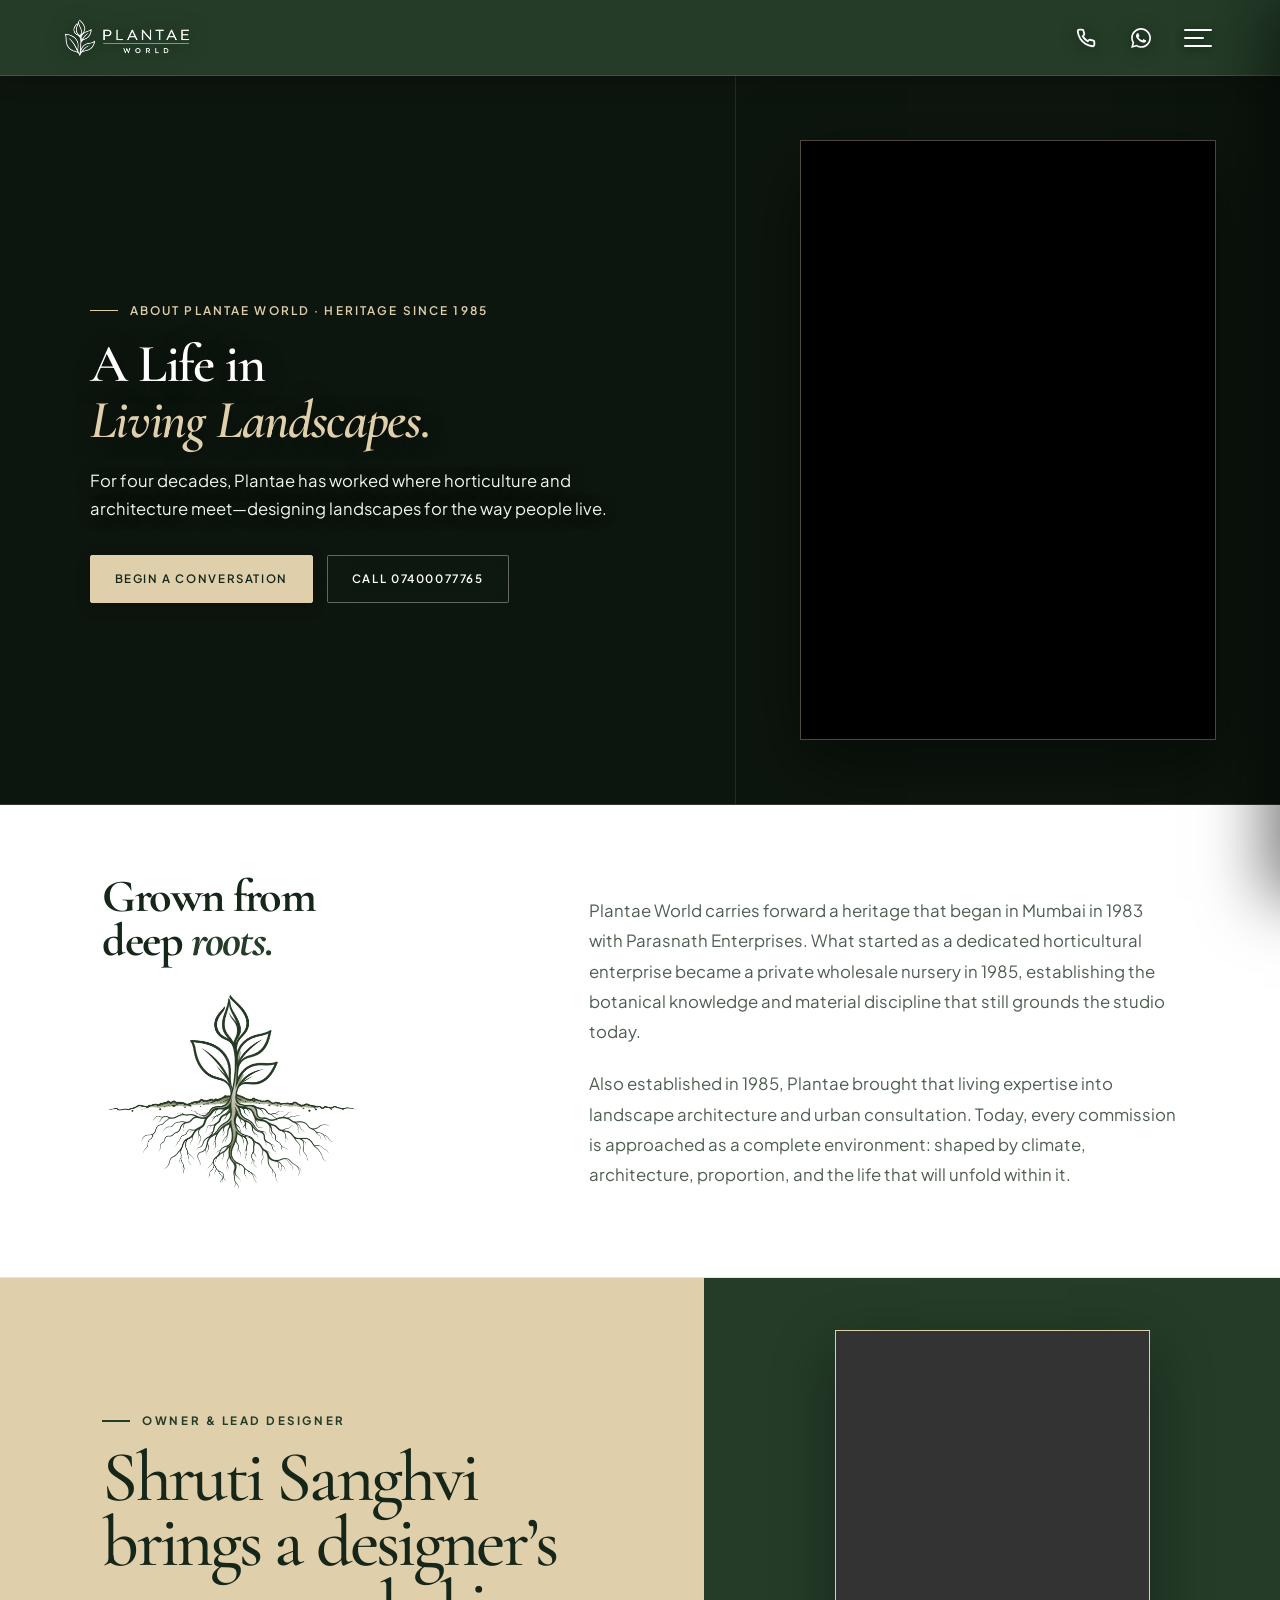
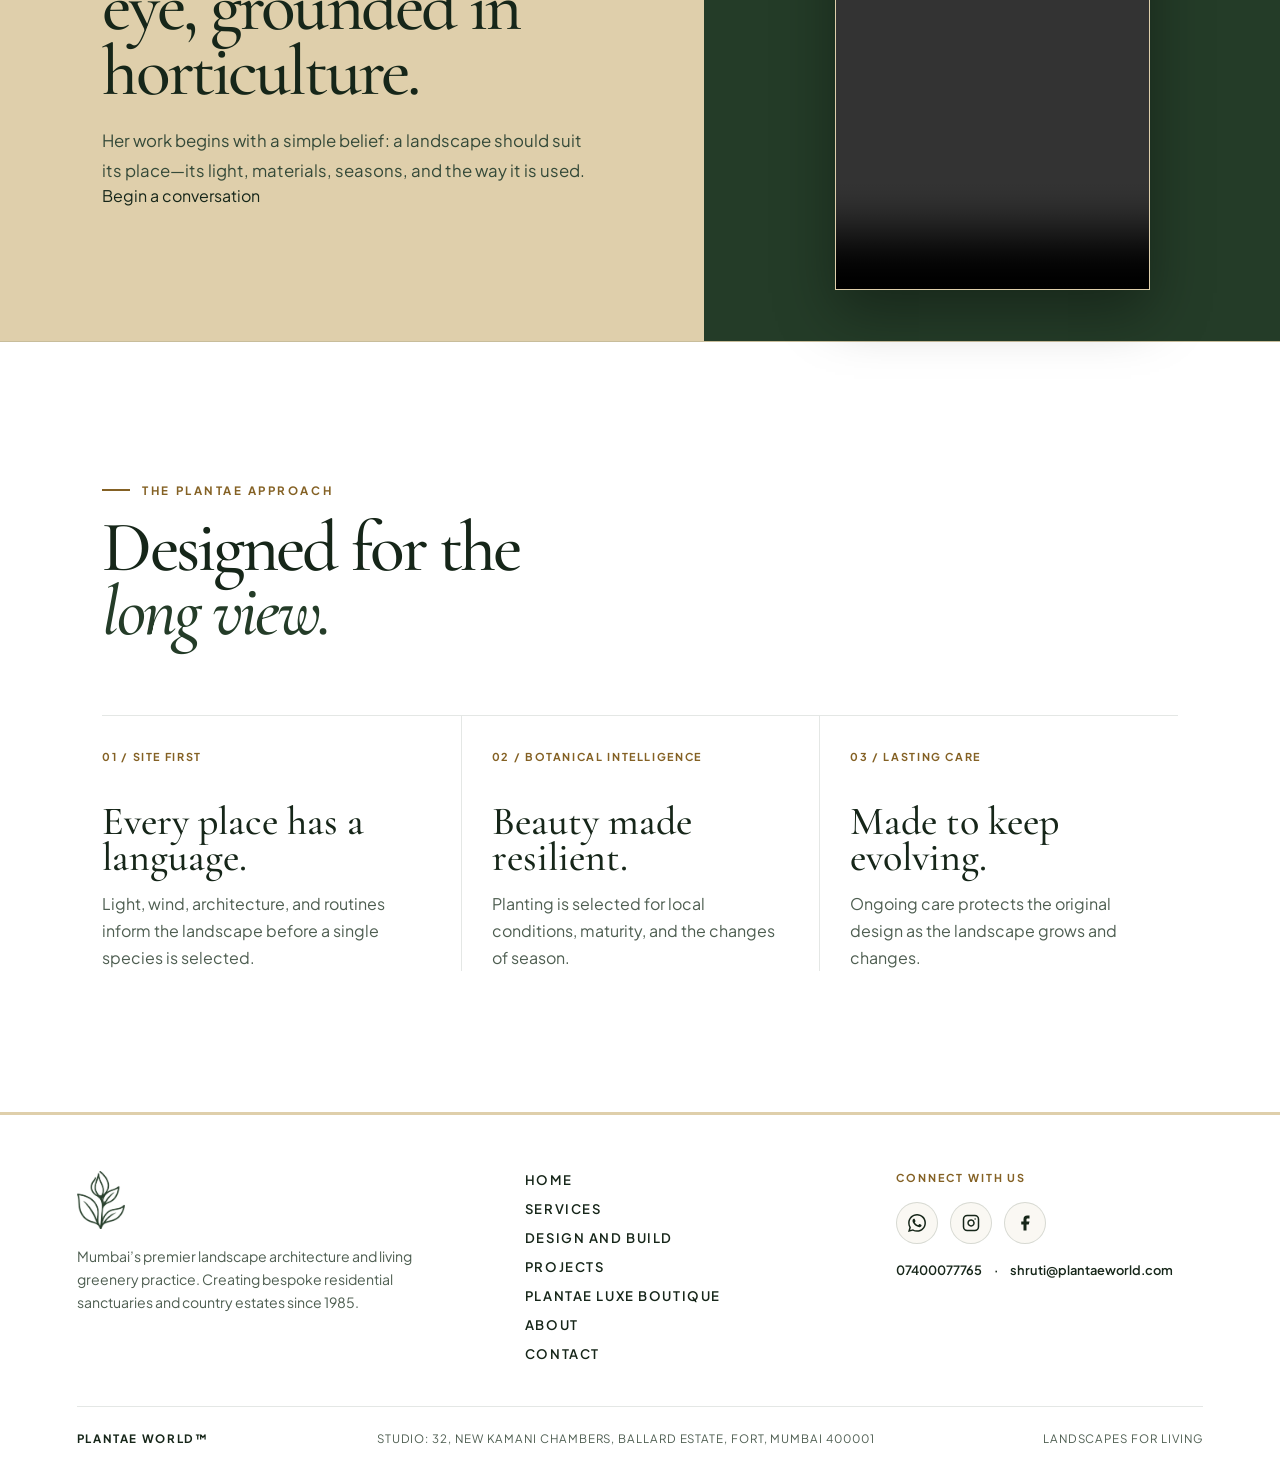
==== about.html @ f55cfd54 "feat: complete Plantae World website redesign with mobile QA and Vercel configuration" ====
<!doctype html>
<html lang="en">
<head>
  <meta charset="utf-8" />
  <meta name="viewport" content="width=device-width, initial-scale=1" /><meta name="robots" content="noindex, nofollow, noarchive, nosnippet" />
  <meta name="theme-color" content="#0b0f0c" />
  <title>About Plantae World — Landscape Design Heritage Since 1985</title>
  <meta name="description" content="Meet Plantae World, a Mumbai botanical design practice bringing horticulture, architecture, and long-term care together since 1985." />
  <link rel="preconnect" href="https://fonts.googleapis.com" />
  <link rel="preconnect" href="https://fonts.googleapis.com" />
  <link rel="preconnect" href="https://fonts.gstatic.com" crossorigin />
  <link href="https://fonts.googleapis.com/css2?family=Cormorant+Garamond:ital,wght@0,400;0,500;0,600;0,700;1,400;1,500&family=Plus+Jakarta+Sans:wght@400;500;600;700&display=swap" rel="stylesheet" />
  <link rel="stylesheet" href="site-pages.css" />
  <link rel="stylesheet" href="about.css?v=4.0" />
  <link rel="stylesheet" href="nav-drawer.css?v=5.0" />

  <link rel="canonical" href="https://plantaeworld.com/about.html" />
  <meta property="og:type" content="website" />
  <meta property="og:locale" content="en_IN" />
  <meta property="og:site_name" content="Plantae World" />
  <meta property="og:title" content="About Plantae World — Landscape Design Heritage Since 1985" />
  <meta property="og:description" content="Meet Plantae World, a Mumbai botanical design practice bringing horticulture, architecture, and long-term care together since 1985." />
  <meta property="og:url" content="https://plantaeworld.com/about.html" />
  <meta property="og:image" content="https://plantaeworld.com/assets/images/plantae%20garden%201.jpeg" />
  <meta name="twitter:card" content="summary_large_image" />
  <meta name="twitter:title" content="About Plantae World — Landscape Design Heritage Since 1985" />
  <meta name="twitter:description" content="Meet Plantae World, a Mumbai botanical design practice bringing horticulture, architecture, and long-term care together since 1985." />
  <meta name="twitter:image" content="https://plantaeworld.com/assets/images/plantae%20garden%201.jpeg" />
  <script>
    // Bulletproof Navigation Drawer & Header Controller
    function openNavDrawer() {
      var d = document.getElementById('navDrawer');
      var b = document.getElementById('navDrawerBackdrop');
      var btn = document.getElementById('openNavDrawer');
      if (d) {
        d.classList.add('is-open');
        d.setAttribute('aria-hidden', 'false');
      }
      if (b) {
        b.classList.add('is-open');
        b.setAttribute('aria-hidden', 'false');
      }
      if (btn) btn.setAttribute('aria-expanded', 'true');
      document.body.style.overflow = 'hidden';
    }
    window.openNavDrawer = openNavDrawer;

    function closeNavDrawer() {
      var d = document.getElementById('navDrawer');
      var b = document.getElementById('navDrawerBackdrop');
      var btn = document.getElementById('openNavDrawer');
      if (d) {
        d.classList.remove('is-open');
        d.setAttribute('aria-hidden', 'true');
      }
      if (b) {
        b.classList.remove('is-open');
        b.setAttribute('aria-hidden', 'true');
      }
      if (btn) btn.setAttribute('aria-expanded', 'false');
      document.body.style.overflow = '';
    }
    window.closeNavDrawer = closeNavDrawer;

    (function() {
      function updateHeaderScroll() {
        var h = document.getElementById('siteHeader') || document.querySelector('.site-header');
        if (!h) return;
        var y = window.scrollY || window.pageYOffset || (document.documentElement && document.documentElement.scrollTop) || (document.body && document.body.scrollTop) || 0;
        if (y > 20) {
          h.classList.add('is-scrolled');
        } else {
          h.classList.remove('is-scrolled');
        }
      }
      window.addEventListener('scroll', updateHeaderScroll, { passive: true, capture: true });
      document.addEventListener('scroll', updateHeaderScroll, { passive: true, capture: true });
      window.addEventListener('wheel', function() { requestAnimationFrame(updateHeaderScroll); }, { passive: true });
      window.addEventListener('touchmove', function() { requestAnimationFrame(updateHeaderScroll); }, { passive: true });
      document.addEventListener('DOMContentLoaded', updateHeaderScroll);
      window.addEventListener('load', updateHeaderScroll);
      window.updateSiteHeaderScroll = updateHeaderScroll;
    })();

    // Early click delegation for menu buttons
    document.addEventListener('click', function(e) {
      if (e.target.closest('#openNavDrawer, .header-menu-btn')) {
        e.preventDefault();
        openNavDrawer();
      } else if (e.target.closest('#closeNavDrawer, .nav-drawer-close, #navDrawerBackdrop')) {
        e.preventDefault();
        closeNavDrawer();
      }
    }, true);
  </script>
</head>
<body class="about-page">
  <!-- Site Header -->
  <header class="site-header" id="siteHeader">
    <a class="brand" href="index.html" aria-label="Plantae World home">
      <img class="brand-logo" src="assets/brand/logo-plantae-world-white.png" alt="Plantae World" />
    </a>

    <div class="header-actions">
      <a class="header-action-btn header-call-btn" href="tel:07400077765" aria-label="Call Plantae World 07400077765">
        <svg viewBox="0 0 24 24" fill="none" stroke="currentColor" stroke-width="2.2" stroke-linecap="round" stroke-linejoin="round" aria-hidden="true"><path d="M22 16.92v3a2 2 0 0 1-2.18 2 19.79 19.79 0 0 1-8.63-3.07 19.5 19.5 0 0 1-6-6 19.79 19.79 0 0 1-3.07-8.67A2 2 0 0 1 4.11 2h3a2 2 0 0 1 2 1.72 12.84 12.84 0 0 0 .7 2.81 2 2 0 0 1-.45 2.11L8.09 9.91a16 16 0 0 0 6 6l1.27-1.27a2 2 0 0 1 2.11-.45 12.84 12.84 0 0 0 2.81.7A2 2 0 0 1 22 16.92z"/></svg>
      </a>
      <a class="header-action-btn header-wa-btn" href="https://wa.me/917400077765?text=Hi%20Plantae%20World%2C%20I%20would%20like%20to%20enquire%20about%20a%20landscaping%20project" target="_blank" rel="noopener noreferrer" aria-label="Chat on WhatsApp">
        <svg viewBox="0 0 24 24" fill="currentColor" aria-hidden="true"><path d="M.057 24l1.687-6.163c-1.041-1.804-1.588-3.849-1.587-5.946.003-6.556 5.338-11.891 11.893-11.891 3.181.001 6.167 1.24 8.413 3.488 2.245 2.248 3.481 5.236 3.48 8.414-.003 6.557-5.338 11.892-11.893 11.892-1.99-.001-3.951-.5-5.688-1.448l-6.305 1.654zm6.597-3.807c1.676.995 3.276 1.591 5.392 1.592 5.448 0 9.886-4.434 9.889-9.885.002-5.462-4.415-9.89-9.881-9.892-5.452 0-9.887 4.434-9.889 9.884-.001 2.225.651 3.891 1.746 5.634l-.999 3.648 3.742-.981zm11.387-5.464c-.074-.124-.272-.198-.57-.347-.297-.149-1.758-.868-2.031-.967-.272-.099-.47-.149-.669.149-.198.297-.768.967-.941 1.165-.173.198-.347.223-.644.074-.297-.149-1.255-.462-2.39-1.475-.883-.788-1.48-1.761-1.653-2.059-.173-.297-.018-.458.13-.606.134-.133.297-.347.446-.521.151-.172.2-.296.3-.495.099-.198.05-.372-.025-.521-.075-.148-.669-1.611-.916-2.206-.242-.579-.487-.501-.669-.51l-.57-.01c-.198 0-.52.074-.792.372s-1.04 1.016-1.04 2.479 1.065 2.876 1.213 3.074c.149.198 2.095 3.2 5.076 4.487.709.306 1.263.489 1.694.626.712.226 1.36.194 1.872.118.571-.085 1.758-.719 2.006-1.413.248-.695.248-1.29.173-1.414z"/></svg>
      </a>
      <button class="header-menu-btn" id="openNavDrawer" type="button" aria-expanded="false" aria-controls="navDrawer" aria-label="Open Navigation Menu" onclick="openNavDrawer()">
        <span class="menu-icon-lines" aria-hidden="true">
          <span class="line line-1"></span>
          <span class="line line-2"></span>
          <span class="line line-3"></span>
        </span>
      </button>
    </div>
  </header>

  <!-- Navigation Drawer Backdrop -->
  <div class="nav-drawer-backdrop" id="navDrawerBackdrop" aria-hidden="true" onclick="closeNavDrawer()"></div>

  <!-- Off-Canvas Luxury Slide-in Drawer -->
  <aside class="nav-drawer" id="navDrawer" aria-label="Site Navigation" aria-hidden="true">
    <div class="nav-drawer-header">
      <a class="nav-drawer-brand" href="index.html" aria-label="Plantae World">
        <img src="assets/brand/logo-plantae-world-white.png" alt="Plantae World" />
      </a>
      <button class="nav-drawer-close" id="closeNavDrawer" type="button" aria-label="Close navigation menu" onclick="closeNavDrawer()">
        <svg width="20" height="20" viewBox="0 0 24 24" fill="none" stroke="currentColor" stroke-width="2.2"><path d="M18 6L6 18M6 6l12 12"/></svg>
      </button>
    </div>

    <div class="nav-drawer-body">
      <nav class="drawer-nav-list" aria-label="Drawer Navigation">
        <a class="drawer-nav-link" href="index.html">
          <span class="drawer-link-text">Home</span>
        </a>
        <a class="drawer-nav-link" href="services.html">
          <span class="drawer-link-text">Services</span>
        </a>
        <a class="drawer-nav-link" href="design-and-build.html">
          <span class="drawer-link-text">Design and Build</span>
        </a>
        <a class="drawer-nav-link" href="selected-works.html">
          <span class="drawer-link-text">Projects</span>
        </a>
        <a class="drawer-nav-link" href="plantae-luxe.html">
          <span class="drawer-link-text">Plantae Luxe Boutique</span>
        </a>
        <a class="drawer-nav-link is-active" href="about.html">
          <span class="drawer-link-text">About</span>
        </a>
        <a class="drawer-nav-link" href="contact.html">
          <span class="drawer-link-text">Contact</span>
        </a>
      </nav>
    </div>

    <div class="nav-drawer-footer">
      <div class="drawer-contact-block">
        <p class="drawer-block-title">Studio & Consultation</p>
        <address class="drawer-address">
          32, New Kamani Chambers, Adi Marzaban Path,<br>
          Ballard Estate, Fort, Mumbai 400001
        </address>

        <div class="drawer-contact-links">
          <div class="drawer-phone-wa-row">
            <a class="drawer-contact-link" href="tel:07400077765" aria-label="Call 07400077765">
              <svg viewBox="0 0 24 24" fill="none" stroke="currentColor" stroke-width="2.2" stroke-linecap="round" stroke-linejoin="round" aria-hidden="true"><path d="M22 16.92v3a2 2 0 0 1-2.18 2 19.79 19.79 0 0 1-8.63-3.07 19.5 19.5 0 0 1-6-6 19.79 19.79 0 0 1-3.07-8.67A2 2 0 0 1 4.11 2h3a2 2 0 0 1 2 1.72 12.84 12.84 0 0 0 .7 2.81 2 2 0 0 1-.45 2.11L8.09 9.91a16 16 0 0 0 6 6l1.27-1.27a2 2 0 0 1 2.11-.45 12.84 12.84 0 0 0 2.81.7A2 2 0 0 1 22 16.92z"/></svg>
              <span>07400077765</span>
            </a>
            <span class="drawer-divider">·</span>
            <a class="drawer-contact-link" href="https://wa.me/917400077765?text=Hi%20Plantae%20World%2C%20I%20would%20like%20to%20enquire%20about%20a%20landscaping%20project" target="_blank" rel="noopener noreferrer" aria-label="WhatsApp 07400077765">
              <svg viewBox="0 0 24 24" fill="currentColor" aria-hidden="true"><path d="M.057 24l1.687-6.163c-1.041-1.804-1.588-3.849-1.587-5.946.003-6.556 5.338-11.891 11.893-11.891 3.181.001 6.167 1.24 8.413 3.488 2.245 2.248 3.481 5.236 3.48 8.414-.003 6.557-5.338 11.892-11.893 11.892-1.99-.001-3.951-.5-5.688-1.448l-6.305 1.654zm6.597-3.807c1.676.995 3.276 1.591 5.392 1.592 5.448 0 9.886-4.434 9.889-9.885.002-5.462-4.415-9.89-9.881-9.892-5.452 0-9.887 4.434-9.889 9.884-.001 2.225.651 3.891 1.746 5.634l-.999 3.648 3.742-.981zm11.387-5.464c-.074-.124-.272-.198-.57-.347-.297-.149-1.758-.868-2.031-.967-.272-.099-.47-.149-.669.149-.198.297-.768.967-.941 1.165-.173.198-.347.223-.644.074-.297-.149-1.255-.462-2.39-1.475-.883-.788-1.48-1.761-1.653-2.059-.173-.297-.018-.458.13-.606.134-.133.297-.347.446-.521.151-.172.2-.296.3-.495.099-.198.05-.372-.025-.521-.075-.148-.669-1.611-.916-2.206-.242-.579-.487-.501-.669-.51l-.57-.01c-.198 0-.52.074-.792.372s-1.04 1.016-1.04 2.479 1.065 2.876 1.213 3.074c.149.198 2.095 3.2 5.076 4.487.709.306 1.263.489 1.694.626.712.226 1.36.194 1.872.118.571-.085 1.758-.719 2.006-1.413.248-.695.248-1.29.173-1.414z"/></svg>
              <span>WhatsApp</span>
            </a>
          </div>
          <a class="drawer-contact-link" href="mailto:shruti@plantaeworld.com">
            <svg viewBox="0 0 24 24" fill="none" stroke="currentColor" stroke-width="2.2" stroke-linecap="round" stroke-linejoin="round" aria-hidden="true"><rect width="20" height="16" x="2" y="4" rx="2"/><path d="m22 7-8.97 5.7a1.94 1.94 0 0 1-2.06 0L2 7"/></svg>
            <span>shruti@plantaeworld.com</span>
          </a>
        </div>
      </div>
      <button class="drawer-quote-btn" type="button" onclick="closeNavDrawer(); openConsultModal();">Book Consultation</button>
    </div>
  </aside>

  <main>
    <section class="page-hero about-hero" aria-labelledby="about-title">
      <div class="page-hero-copy about-hero-copy">
        <p class="eyebrow">ABOUT PLANTAE WORLD · HERITAGE SINCE 1985</p>
        <h1 class="about-hero-title" id="about-title">A Life in<br /><em>Living Landscapes.</em></h1>
        <p class="about-hero-desc">For four decades, Plantae has worked where horticulture and architecture meet—designing landscapes for the way people live.</p>
        <div class="about-hero-actions">
          <a class="button fill" href="contact.html#enquire">Begin a Conversation</a>
          <a class="button glass" href="tel:07400077765">Call 07400077765</a>
        </div>
      </div>
      <div class="page-hero-media about-video"><div class="about-video-frame">
        <video src="assets/images/plantae-shruti-video1.mp4" muted autoplay loop playsinline preload="metadata" aria-label="Plantae World design process"></video>
      </div></div>
    </section>

    <section class="history" aria-labelledby="history-title">
      <div class="history-side">
        <h2 class="history-copy" id="history-title">Grown from<br />deep <em>roots.</em></h2>
        <div class="history-illustration-wrap">
          <img class="history-illustration" src="assets/images/plant-roots-illustration.png" alt="Botanical plant illustration with deep root system" width="300" height="225" loading="lazy" />
        </div>
      </div>
      <div class="history-text">
        <p>Plantae World carries forward a heritage that began in Mumbai in 1983 with Parasnath Enterprises. What started as a dedicated horticultural enterprise became a private wholesale nursery in 1985, establishing the botanical knowledge and material discipline that still grounds the studio today.</p>
        <p>Also established in 1985, Plantae brought that living expertise into landscape architecture and urban consultation. Today, every commission is approached as a complete environment: shaped by climate, architecture, proportion, and the life that will unfold within it.</p>
      </div>
    </section>


    <section class="shruti" aria-labelledby="shruti-title">
      <div class="shruti-copy">
        <p class="kicker">Owner &amp; Lead Designer</p>
        <h2 class="section-title" id="shruti-title">Shruti Sanghvi brings a designer’s eye, grounded in horticulture.</h2>
        <p class="lede">Her work begins with a simple belief: a landscape should suit its place—its light, materials, seasons, and the way it is used.</p>
        <a class="text-link" href="contact.html#enquire">Begin a conversation</a>
      </div>
      <div class="shruti-video">
        <video src="assets/images/owner_lanscape_design_process.mp4" controls playsinline preload="metadata" aria-label="Shruti Sanghvi speaking about her landscape design philosophy"></video>
      </div>
    </section>

    <section class="values" aria-labelledby="values-title">
      <p class="kicker">The Plantae approach</p>
      <h2 class="section-title" id="values-title">Designed for the<br /><em>long view.</em></h2>
      <div class="value-grid">
        <article><b>01 / SITE FIRST</b><h2>Every place has a language.</h2><p>Light, wind, architecture, and routines inform the landscape before a single species is selected.</p></article>
        <article><b>02 / BOTANICAL INTELLIGENCE</b><h2>Beauty made resilient.</h2><p>Planting is selected for local conditions, maturity, and the changes of season.</p></article>
        <article><b>03 / LASTING CARE</b><h2>Made to keep evolving.</h2><p>Ongoing care protects the original design as the landscape grows and changes.</p></article>
      </div>
    </section>
  </main>

  <!-- Luxury Minimalist 3-Column Footer -->
  <footer class="site-footer" id="siteFooter">
    <div class="footer-container">
      <div class="footer-main-row">
        <!-- Left: Standalone Botanical Emblem + Brief Summary -->
        <div class="footer-brand-side">
          <a class="footer-emblem-link" href="index.html" aria-label="Plantae World Home">
            <img class="footer-flower-emblem" src="assets/brand/emblem-plantae-dark.png" alt="Plantae World Botanical Emblem" />
          </a>
          <p class="footer-about-text">
            Mumbai’s premier landscape architecture and living greenery practice. Creating bespoke residential sanctuaries and country estates since 1985.
          </p>
        </div>

        <!-- Middle: Nav Links (Replicating Top Drawer Menu) -->
        <nav class="footer-nav-middle" aria-label="Footer Navigation">
          <a class="footer-nav-link" href="index.html">Home</a>
          <a class="footer-nav-link" href="services.html">Services</a>
          <a class="footer-nav-link" href="design-and-build.html">Design and Build</a>
          <a class="footer-nav-link" href="selected-works.html">Projects</a>
          <a class="footer-nav-link" href="plantae-luxe.html">Plantae Luxe Boutique</a>
          <a class="footer-nav-link" href="about.html">About</a>
          <a class="footer-nav-link" href="contact.html">Contact</a>
        </nav>

        <!-- Right: Social & Quick Contact -->
        <div class="footer-actions-right">
          <span class="footer-actions-label">Connect with Us</span>
          <div class="footer-social-icons">
            <a class="footer-icon-btn footer-btn-wa" href="https://wa.me/917400077765?text=Hi%20Plantae%20World%2C%20I%20would%20like%20to%20enquire%20about%20a%20landscaping%20project" target="_blank" rel="noopener noreferrer" aria-label="Chat on WhatsApp">
              <svg viewBox="0 0 24 24" fill="currentColor" aria-hidden="true"><path d="M.057 24l1.687-6.163c-1.041-1.804-1.588-3.849-1.587-5.946.003-6.556 5.338-11.891 11.893-11.891 3.181.001 6.167 1.24 8.413 3.488 2.245 2.248 3.481 5.236 3.48 8.414-.003 6.557-5.338 11.892-11.893 11.892-1.99-.001-3.951-.5-5.688-1.448l-6.305 1.654zm6.597-3.807c1.676.995 3.276 1.591 5.392 1.592 5.448 0 9.886-4.434 9.889-9.885.002-5.462-4.415-9.89-9.881-9.892-5.452 0-9.887 4.434-9.889 9.884-.001 2.225.651 3.891 1.746 5.634l-.999 3.648 3.742-.981zm11.387-5.464c-.074-.124-.272-.198-.57-.347-.297-.149-1.758-.868-2.031-.967-.272-.099-.47-.149-.669.149-.198.297-.768.967-.941 1.165-.173.198-.347.223-.644.074-.297-.149-1.255-.462-2.39-1.475-.883-.788-1.48-1.761-1.653-2.059-.173-.297-.018-.458.13-.606.134-.133.297-.347.446-.521.151-.172.2-.296.3-.495.099-.198.05-.372-.025-.521-.075-.148-.669-1.611-.916-2.206-.242-.579-.487-.501-.669-.51l-.57-.01c-.198 0-.52.074-.792.372s-1.04 1.016-1.04 2.479 1.065 2.876 1.213 3.074c.149.198 2.095 3.2 5.076 4.487.709.306 1.263.489 1.694.626.712.226 1.36.194 1.872.118.571-.085 1.758-.719 2.006-1.413.248-.695.248-1.29.173-1.414z"/></svg>
            </a>
            <a class="footer-icon-btn footer-btn-ig" href="https://www.instagram.com/plantae.world" target="_blank" rel="noopener noreferrer" aria-label="Follow Plantae World on Instagram">
              <svg viewBox="0 0 24 24" fill="none" stroke="currentColor" stroke-width="2" stroke-linecap="round" stroke-linejoin="round" aria-hidden="true"><rect width="20" height="20" x="2" y="2" rx="5" ry="5"/><path d="M16 11.37A4 4 0 1 1 12.63 8 4 4 0 0 1 16 11.37z"/><line x1="17.5" x2="17.51" y1="6.5" y2="6.5"/></svg>
            </a>
            <a class="footer-icon-btn footer-btn-fb" href="https://www.facebook.com/plantae.world" target="_blank" rel="noopener noreferrer" aria-label="Follow Plantae World on Facebook">
              <svg viewBox="0 0 24 24" fill="currentColor" aria-hidden="true"><path d="M18 2h-3a5 5 0 0 0-5 5v3H7v4h3v8h4v-8h3l1-4h-4V7a1 1 0 0 1 1-1h3z"/></svg>
            </a>
          </div>
          <div class="footer-contact-quick">
            <a href="tel:07400077765">07400077765</a>
            <span>·</span>
            <a href="mailto:shruti@plantaeworld.com">shruti@plantaeworld.com</a>
          </div>
        </div>
      </div>

      <!-- Bottom Bar: Copyright & Location -->
      <div class="footer-bottom-row">
        <span class="footer-bottom-brand">Plantae World™</span>
        <span class="footer-bottom-address">Studio: 32, New Kamani Chambers, Ballard Estate, Fort, Mumbai 400001</span>
        <span class="footer-bottom-tagline">Landscapes for Living</span>
      </div>
    </div>
  </footer>

  <script src="assets-map.js"></script>
  <script src="site-pages.js?v=4.0"></script>
  <script src="nav.js?v=3.7"></script>
</body>
</html>
---- site-pages.css ----
:root {
  --white: #ffffff;
  --cream: #dfcfab;
  --cream-soft: #f7f3e8;
  --cream-card: #f7f3e8;
  --cream-deep: #ceb88d;
  --leaf: #243c28;
  --leaf-deep: #162619;
  --leaf-dark: #0f1c11;
  --leaf-light: rgba(36, 60, 40, 0.08);
  --ink: #162619;
  --ink-soft: #243828;
  --muted: #4e5e51;
  --bronze: #846124;
  --line: rgba(36, 60, 40, 0.12);
  --serif: "Cormorant Garamond", Georgia, serif;
  --sans: "Plus Jakarta Sans", system-ui, -apple-system, sans-serif;
}

* { box-sizing: border-box; }
html { scroll-behavior: smooth; background: var(--white); -webkit-font-smoothing: antialiased; }
body { margin: 0; background: var(--white); color: var(--ink); font-family: var(--sans); }
a { color: inherit; text-decoration: none; }
img { display: block; max-width: 100%; }

.kicker {
  display: flex;
  align-items: center;
  gap: 12px;
  margin: 0 0 18px;
  color: var(--bronze);
  font-size: 0.72rem;
  font-weight: 700;
  letter-spacing: 0.22em;
  text-transform: uppercase;
}

.kicker:before {
  content: "";
  width: 28px;
  height: 1.5px;
  background: currentColor;
}

.display {
  margin: 0;
  font-family: var(--serif);
  font-size: clamp(3.3rem, 6.5vw, 6.8rem);
  font-weight: 500;
  line-height: 0.9;
  letter-spacing: -0.04em;
  color: var(--leaf-deep);
}

.display em {
  color: var(--leaf);
  font-style: italic;
}

.lede {
  max-width: 590px;
  margin: 22px 0 0;
  color: var(--muted);
  font-size: 1.05rem;
  line-height: 1.75;
}

/* Page Hero */
.page-hero {
  display: grid;
  grid-template-columns: 1.1fr 0.9fr;
  min-height: 65vh;
  background: var(--cream-card);
  border-bottom: 1px solid var(--line);
}

.services-page .page-hero {
  grid-template-columns: minmax(0, 0.9fr) minmax(0, 1.1fr);
  min-height: min(62svh, 720px);
  height: auto;
}

.services-page .page-hero-copy {
  justify-content: center;
  padding-top: clamp(72px, 8vw, 110px);
  padding-bottom: clamp(44px, 6vw, 80px);
}

.services-page .lede {
  max-width: 38rem;
}

.page-hero-copy {
  display: flex;
  flex-direction: column;
  justify-content: center;
  padding: clamp(60px, 8vw, 110px) clamp(24px, 7vw, 100px);
  background: var(--cream);
  border-right: 1px solid var(--line);
}

.page-hero-media {
  position: relative;
  min-height: 410px;
  overflow: hidden;
  background: #0f1c11;
}

.page-hero-media img, .page-hero-media video, .moment-hero img {
  width: 100%;
  height: 100%;
  object-fit: cover;
  filter: contrast(1.05) saturate(1.08);
}

.section {
  padding: clamp(75px, 10vw, 140px) clamp(24px, 7vw, 110px);
  background: var(--white);
}

.split {
  display: grid;
  grid-template-columns: 0.78fr 1.22fr;
  gap: clamp(38px, 9vw, 140px);
}

.section-title {
  margin: 0;
  font-family: var(--serif);
  font-size: clamp(3rem, 5.6vw, 6.1rem);
  font-weight: 500;
  line-height: 0.9;
  letter-spacing: -0.04em;
  color: var(--leaf-deep);
}

.section-title em {
  color: var(--leaf);
  font-style: italic;
}

/* Disciplines & Services */
.discipline {
  display: grid;
  grid-template-columns: 1fr 1fr;
  min-height: 540px;
  border-top: 1px solid var(--line);
}

.discipline:nth-child(even) {
  direction: rtl;
}

.discipline:nth-child(even) > * {
  direction: ltr;
}

.discipline-copy {
  display: flex;
  flex-direction: column;
  justify-content: center;
  padding: clamp(36px, 6vw, 75px);
  background: #ffffff;
}

.discipline:nth-child(even) .discipline-copy {
  background: var(--cream-card);
}

.discipline-no {
  color: var(--bronze);
  font-size: 0.72rem;
  font-weight: 700;
  letter-spacing: 0.18em;
}

.discipline h2 {
  margin: 30px 0 16px;
  font-family: var(--serif);
  font-size: clamp(2.8rem, 4.5vw, 5rem);
  font-weight: 500;
  line-height: 0.92;
  letter-spacing: -0.04em;
  color: var(--leaf-deep);
}

.discipline p {
  max-width: 480px;
  color: var(--muted);
  line-height: 1.75;
  font-size: 1.02rem;
}

.tags {
  display: flex;
  flex-wrap: wrap;
  gap: 8px;
  margin-top: 26px;
}

.tags span {
  border: 1px solid rgba(36, 60, 40, 0.22);
  background: var(--cream);
  padding: 7px 11px;
  color: var(--leaf-deep);
  font-size: 0.65rem;
  font-weight: 600;
  letter-spacing: 0.12em;
  text-transform: uppercase;
}

.discipline-media {
  min-height: 360px;
  background: var(--leaf-dark);
}

.discipline-media img {
  width: 100%;
  height: 100%;
  object-fit: cover;
  filter: contrast(1.05) saturate(1.08);
}

/* Service Cards & Lightbox */
.service-gallery {
  display: grid;
  grid-template-columns: repeat(2, minmax(0, 1fr));
  gap: 12px;
  background: transparent;
  padding: 12px;
}

.service-card {
  position: relative;
  min-height: 280px;
  overflow: hidden;
  border: 1px solid var(--line);
  background: var(--leaf-deep);
  color: #ffffff;
  font: inherit;
  text-align: left;
  cursor: zoom-in;
}

.service-card img {
  position: absolute;
  inset: 0;
  width: 100%;
  height: 100%;
  object-fit: cover;
  filter: contrast(1.05) saturate(1.08);
  transition: transform 0.65s cubic-bezier(0.2, 0.7, 0.2, 1);
}

.service-card:hover img, .service-card:focus-visible img {
  transform: scale(1.06);
}

.service-card:after {
  content: "";
  position: absolute;
  inset: 0;
  background: linear-gradient(0deg, rgba(16, 26, 18, 0.9) 0%, rgba(16, 26, 18, 0.2) 60%, transparent 100%);
}

.service-card span {
  position: absolute;
  z-index: 2;
  right: 18px;
  bottom: 17px;
  left: 18px;
  font-size: 0.72rem;
  font-weight: 600;
  letter-spacing: 0.13em;
  text-transform: uppercase;
  color: #ffffff;
}

.service-card i {
  float: right;
  color: var(--cream);
  font-style: normal;
  font-size: 1rem;
}

.service-lightbox {
  position: fixed;
  z-index: 100;
  inset: 0;
  display: none;
  align-items: center;
  justify-content: center;
  padding: clamp(22px, 5vw, 70px);
  background: rgba(16, 26, 18, 0.94);
  backdrop-filter: blur(10px);
}

.service-lightbox.is-open {
  display: flex;
}

.service-lightbox figure {
  position: relative;
  max-width: min(1080px, 100%);
  max-height: 100%;
  margin: 0;
}

.service-lightbox img {
  display: block;
  max-width: 100%;
  max-height: calc(100vh - 120px);
  object-fit: contain;
}

.service-lightbox figcaption {
  padding-top: 14px;
  color: #ffffff;
  font-family: var(--serif);
  font-size: 1.6rem;
}

.service-lightbox button {
  position: absolute;
  top: -40px;
  right: 0;
  border: 0;
  background: none;
  color: #ffffff;
  font: 600 0.7rem var(--sans);
  letter-spacing: 0.15em;
  text-transform: uppercase;
  cursor: pointer;
}

/* Portfolio & Works */
.works-intro {
  background: var(--white);
}

.filters {
  display: flex;
  flex-wrap: wrap;
  gap: 8px;
  margin-top: 45px;
}

.filter {
  border: 1px solid var(--line);
  padding: 10px 14px;
  background: transparent;
  color: var(--leaf-deep);
  font-size: 0.7rem;
  font-weight: 600;
  letter-spacing: 0.13em;
  text-transform: uppercase;
  transition: all 0.2s;
}

.filter.active, .filter:hover {
  background: var(--leaf);
  border-color: var(--leaf);
  color: #ffffff;
}

.works-grid {
  display: grid;
  grid-template-columns: repeat(3, 1fr);
  gap: 16px;
  padding: 0 clamp(24px, 7vw, 110px) clamp(80px, 10vw, 140px);
  background: var(--white);
}

.work {
  position: relative;
  min-height: 400px;
  overflow: hidden;
  border: 1px solid var(--line);
  background: var(--leaf-deep);
  box-shadow: 0 8px 24px rgba(36, 60, 40, 0.08);
  transition: transform 0.35s ease, box-shadow 0.35s ease;
}

.work:hover {
  transform: translateY(-5px);
  box-shadow: 0 18px 40px rgba(36, 60, 40, 0.16);
}

.work[hidden] {
  display: none;
}

.work img {
  position: absolute;
  inset: 0;
  width: 100%;
  height: 100%;
  object-fit: cover;
  filter: contrast(1.05) saturate(1.08);
  transition: transform 0.6s ease;
}

.work:hover img {
  transform: scale(1.06);
}

.work:after {
  content: "";
  position: absolute;
  inset: 0;
  background: linear-gradient(0deg, rgba(16, 26, 18, 0.92) 0%, rgba(16, 26, 18, 0.3) 55%, transparent 100%);
}

.work-copy {
  position: absolute;
  z-index: 2;
  right: 25px;
  bottom: 24px;
  left: 25px;
}

.work-copy span {
  color: var(--cream);
  font-size: 0.68rem;
  font-weight: 600;
  letter-spacing: 0.16em;
  text-transform: uppercase;
}

.work-copy h2 {
  margin: 8px 0 0;
  font-family: var(--serif);
  font-size: 2.2rem;
  font-weight: 500;
  line-height: 0.95;
  color: #ffffff;
}

/* Consultation & Contact Form Pages */
.consult-page {
  min-height: calc(100vh - 74px);
  padding: clamp(70px, 10vw, 130px) clamp(24px, 7vw, 110px);
  background: var(--cream);
  color: var(--ink);
}

.consult-grid {
  display: grid;
  grid-template-columns: 0.9fr 1.1fr;
  gap: clamp(45px, 10vw, 120px);
}

.consult-page .kicker {
  color: var(--leaf-deep);
}

.consult-page .lede {
  color: #384c3c;
}

.form {
  display: grid;
  grid-template-columns: 1fr 1fr;
  gap: 18px;
}

.field {
  display: flex;
  flex-direction: column;
  gap: 8px;
}

.field label {
  font-size: 0.7rem;
  font-weight: 700;
  letter-spacing: 0.14em;
  text-transform: uppercase;
  color: var(--leaf-deep);
}

.field input, .field select, .field textarea {
  width: 100%;
  min-height: 50px;
  padding: 12px 14px;
  border: 1px solid rgba(36, 60, 40, 0.25);
  border-radius: 2px;
  background: #ffffff;
  color: var(--ink);
  font-size: 0.95rem;
  font-family: var(--sans);
}

.field input:focus, .field select:focus, .field textarea:focus {
  outline: 2px solid var(--leaf);
  border-color: var(--leaf);
}

.field.full {
  grid-column: 1 / -1;
}

.submit {
  width: max-content;
  padding: 16px 28px;
  border: 1px solid var(--leaf);
  background: var(--leaf);
  color: #ffffff;
  font-size: 0.72rem;
  font-weight: 600;
  letter-spacing: 0.14em;
  text-transform: uppercase;
  transition: all 0.25s;
  cursor: pointer;
}

.submit:hover {
  background: var(--leaf-deep);
  color: #ffffff;
}

.note {
  margin: 12px 0 0;
  color: #555044;
  font-size: 0.83rem;
}

/* Responsive Layouts */
@media (max-width: 900px) {
  .page-hero, .split, .consult-grid { grid-template-columns: 1fr; }
  .discipline, .works-grid { grid-template-columns: 1fr; }
  .discipline:nth-child(even) { direction: ltr; }
  .service-gallery { grid-template-columns: 1fr; }
  .works-grid { grid-template-columns: 1fr 1fr; }
}

@media (max-width: 560px) {
  .works-grid, .form { grid-template-columns: 1fr; }
}
---- about.css ----
.about-hero {
  display: grid;
  grid-template-columns: minmax(0, 1.15fr) minmax(0, 0.85fr);
  min-height: min(72svh, 780px);
  background: #0d160e;
  border-bottom: 1px solid rgba(223, 207, 171, 0.18);
}

.about-hero-copy {
  display: flex;
  flex-direction: column;
  justify-content: center;
  padding: clamp(80px, 9vw, 130px) clamp(24px, 7vw, 100px) clamp(50px, 7vw, 90px);
  background: transparent !important;
  border-right: 1px solid rgba(223, 207, 171, 0.12);
  color: #ffffff;
}

.about-hero-copy .eyebrow {
  display: flex;
  align-items: center;
  gap: 12px;
  margin: 0 0 18px;
  color: var(--cream, #dfcfab);
  font-family: var(--sans);
  font-size: 0.74rem;
  font-weight: 600;
  letter-spacing: 0.18em;
  text-transform: uppercase;
}

.about-hero-copy .eyebrow::before {
  content: "";
  width: 28px;
  height: 1.5px;
  background: currentColor;
}

.about-hero-title {
  margin: 0 0 18px;
  font-family: var(--serif);
  font-size: clamp(2.3rem, 4.2vw, 4rem);
  font-weight: 600;
  letter-spacing: -0.025em;
  line-height: 1.05;
  color: #ffffff;
  text-shadow: 0 2px 20px rgba(0, 0, 0, 0.55);
}

.about-hero-title em {
  font-style: italic;
  color: var(--cream, #dfcfab);
}

.about-hero-desc {
  margin: 0 0 32px;
  font-family: var(--sans);
  font-size: clamp(1.02rem, 1.3vw, 1.15rem);
  color: #f0f5f1;
  line-height: 1.68;
  max-width: 620px;
  font-weight: 400;
  text-shadow: 0 2px 14px rgba(0, 0, 0, 0.5);
}

.about-hero-actions {
  display: flex;
  align-items: center;
  gap: 14px;
  flex-wrap: wrap;
}

.about-hero-actions .button {
  display: inline-flex;
  align-items: center;
  justify-content: center;
  min-height: 48px;
  padding: 0 24px;
  border-radius: 2px;
  font-family: var(--sans);
  font-size: 0.72rem;
  font-weight: 600;
  letter-spacing: 0.14em;
  text-transform: uppercase;
  transition: transform 0.25s, background 0.25s, color 0.25s, border-color 0.25s, box-shadow 0.25s;
  text-decoration: none;
}

.about-hero-actions .button.fill {
  background: var(--cream, #dfcfab);
  color: var(--leaf-deep, #162619);
  border: 1px solid var(--cream, #dfcfab);
  box-shadow: 0 4px 14px rgba(0, 0, 0, 0.25);
}

.about-hero-actions .button.fill:hover {
  background: #ffffff;
  color: var(--leaf-deep, #162619);
  border-color: #ffffff;
  transform: translateY(-2px);
}

.about-hero-actions .button.glass {
  background: rgba(14, 26, 17, 0.5);
  color: #ffffff;
  border: 1px solid rgba(255, 255, 255, 0.35);
  backdrop-filter: blur(10px);
  -webkit-backdrop-filter: blur(10px);
}

.about-hero-actions .button.glass:hover {
  background: rgba(255, 255, 255, 0.18);
  border-color: #ffffff;
  color: #ffffff;
  transform: translateY(-2px);
}

.about-video {
  display: flex;
  align-items: center;
  justify-content: center;
  min-height: 0;
  padding: clamp(38px, 5vw, 76px);
  background: #0d160e;
}

.about-video-frame {
  width: min(100%, 430px);
  height: min(600px, 68svh);
  overflow: hidden;
  border: 1px solid rgba(223, 207, 171, 0.35);
  background: #000000;
  box-shadow: 0 25px 70px rgba(0, 0, 0, 0.5);
}

.about-video video {
  width: 100%;
  height: 100%;
  object-fit: cover;
  object-position: center;
}

.history {
  display: grid;
  grid-template-columns: minmax(0, 0.82fr) minmax(0, 1.18fr);
  gap: clamp(36px, 6vw, 90px);
  align-items: start;
  padding: clamp(48px, 5.5vw, 76px) clamp(24px, 8vw, 125px);
  background: #ffffff;
  border-bottom: 1px solid var(--line);
}

.history-side {
  display: flex;
  flex-direction: column;
  align-items: flex-start;
}

.history-copy {
  margin: 0;
  font-family: var(--serif);
  font-size: clamp(2.2rem, 3.6vw, 3.8rem);
  line-height: .94;
  letter-spacing: -.035em;
  color: var(--leaf-deep);
}

.history-copy em {
  color: var(--leaf);
  font-style: italic;
}

.history-illustration-wrap {
  margin-top: clamp(22px, 2.5vw, 34px);
  max-width: 280px;
  width: 100%;
}

.history-illustration {
  display: block;
  width: 100%;
  max-width: 260px;
  height: auto;
  aspect-ratio: 1024 / 768;
  object-fit: contain;
  opacity: 0.94;
  filter: contrast(1.04);
}

.history-text {
  max-width: 620px;
  color: var(--muted);
  font-size: 1.05rem;
  line-height: 1.8;
  padding-top: 4px;
}

.history-text p + p { margin-top: 22px; }

.shruti { display: grid; grid-template-columns: 1.1fr .9fr; min-height: 620px; background: var(--cream); color: var(--leaf-deep); border-bottom: 1px solid var(--line); }
.shruti-copy { display: flex; flex-direction: column; justify-content: center; padding: clamp(45px, 8vw, 125px); }
.shruti-copy .kicker { color: var(--leaf); }
.shruti-copy .section-title { max-width: 640px; color: var(--leaf-deep); }
.shruti-copy .lede { color: #354a39; }
.shruti-video { display:flex; align-items:center; justify-content:center; min-height:460px; padding:clamp(28px,4vw,58px); background:var(--leaf); }
.shruti-video video { display:block; width:auto; max-width:100%; height:min(560px,66svh); aspect-ratio:9 / 16; object-fit:cover; object-position:center; background:#000000; box-shadow:0 22px 55px rgba(0,0,0,.35); border: 1px solid var(--cream); }

.values { padding: clamp(80px, 11vw, 150px) clamp(24px, 8vw, 125px); background: #ffffff; }
.values .section-title { color: var(--leaf-deep); }
.value-grid { display: grid; grid-template-columns: repeat(3, 1fr); margin-top: 70px; border-top: 1px solid var(--line); }
.value-grid article { padding: 28px 30px 0 0; }
.value-grid article + article { padding-left: 30px; border-left: 1px solid var(--line); }
.value-grid b { color: var(--bronze); font-size: .68rem; font-weight: 700; letter-spacing: .15em; }
.value-grid h2 { margin: 38px 0 15px; font-family: var(--serif); font-size: 2.5rem; font-weight: 500; line-height: .9; color: var(--leaf-deep); }
.value-grid p { max-width: 320px; margin: 0; color: var(--muted); line-height: 1.7; }

@media (max-width: 900px) {
  .about-hero, .history, .shruti { grid-template-columns: 1fr; }
  .about-hero { min-height: auto; }
  .about-hero-copy { min-height: auto; padding: 110px 24px 44px; border-right: none; border-bottom: 1px solid rgba(223, 207, 171, 0.14); }
  .about-video { min-height: 380px; padding: 40px 24px; }
  .about-video-frame { width: min(100%, 360px); height: min(500px, 68svh); }
  .shruti-video { min-height:0; padding:34px 24px; }
  .shruti-video video { height:min(540px,68svh); }
  .value-grid { grid-template-columns: 1fr; }
  .value-grid article + article { margin-top: 30px; padding-left: 0; border-left: 0; }
}

@media (max-width: 560px) {
  .about-hero-copy { padding: 95px 20px 36px; }
  .about-hero-title { font-size: clamp(2rem, 7.5vw, 2.7rem); line-height: 1.1; margin-bottom: 16px; }
  .about-hero-desc { font-size: 0.98rem; margin-bottom: 24px; }
  .about-hero-actions { flex-direction: column; width: 100%; }
  .about-hero-actions .button { width: 100%; text-align: center; }
  .about-video { padding: 24px 20px 48px; min-height: 320px; }
  .about-video-frame { width: 100%; max-width: 330px; height: 460px; }
  .history, .shruti-copy, .values { padding-right: 20px; padding-left: 20px; }
  .shruti-video { padding:20px; }
  .shruti-video video { height:min(470px,64svh); }
}
---- nav-drawer.css ----
/* ==========================================================================
   Plantae World — Luxury Minimalist Header, Drawer & Site Footer Foundation
   ========================================================================== */

:root {
  --leaf: #243c28;
  --leaf-deep: #162619;
  --leaf-light: #385a3e;
  --cream: #dfcfab;
  --cream-soft: #f7f3e8;
  --cream-card: #f7f3e8;
  --cream-muted: #ede5d5;
  --ink: #162619;
  --muted: #4e5e51;
  --bronze: #846124;
  --line: rgba(36, 60, 40, 0.12);
  --serif: "Cormorant Garamond", Georgia, serif;
  --sans: "Plus Jakarta Sans", system-ui, -apple-system, sans-serif;
}

/* Inner pages offset for fixed header (excluded on pages with full-bleed hero photos) */
body:not(.homepage):not(.services-page):not(.portfolio-page):not(.has-hero-trans-header) {
  padding-top: 76px;
}

@media (max-width: 680px) {
  body:not(.homepage):not(.services-page):not(.portfolio-page):not(.has-hero-trans-header) {
    padding-top: 60px;
  }
}

/* Inner pages without full-bleed hero get solid header for crisp contrast against light hero backgrounds */
body:not(.homepage):not(.services-page):not(.portfolio-page):not(.has-hero-trans-header) .site-header,
html body:not(.homepage):not(.services-page):not(.portfolio-page):not(.has-hero-trans-header) .site-header {
  background: #243c28 !important;
  background-color: #243c28 !important;
  border-bottom: 1px solid rgba(223, 207, 171, 0.16) !important;
  box-shadow: 0 4px 20px rgba(0, 0, 0, 0.22) !important;
}

/* --------------------------------------------------------------------------
   Site Header: Transparent at Top of Page, Solid Green on Scroll (Homepage)
   Preserves identical layout and sizing; text/icon colors do not change
   -------------------------------------------------------------------------- */
.site-header {
  position: fixed;
  z-index: 100;
  top: 0;
  left: 0;
  right: 0;
  height: 76px;
  min-height: 76px;
  display: flex;
  align-items: center;
  justify-content: space-between;
  padding: 0 clamp(24px, 5vw, 80px);
  background: rgba(36, 60, 40, 0);
  background-color: rgba(36, 60, 40, 0);
  border-bottom: 1px solid rgba(223, 207, 171, 0);
  box-shadow: 0 4px 20px rgba(0, 0, 0, 0);
  transition: background-color 0.4s ease, border-color 0.4s ease, box-shadow 0.4s ease;
  will-change: background-color, border-color, box-shadow;
  pointer-events: auto;
}

/* Scrolled Header State: Solid Medium Dark Green Background */
html body .site-header.is-scrolled,
.site-header.is-scrolled {
  background: #243c28;
  background-color: #243c28; /* solid medium dark green */
  border-bottom: 1px solid rgba(223, 207, 171, 0.16);
  box-shadow: 0 4px 20px rgba(0, 0, 0, 0.28);
  /* Preserves exact same layout and sizing */
  height: 76px;
  min-height: 76px;
  padding: 0 clamp(24px, 5vw, 80px);
}

/* --------------------------------------------------------------------------
   Brand Logo: Pure Floating Logo
   -------------------------------------------------------------------------- */
.brand {
  display: inline-flex;
  align-items: center;
  text-decoration: none;
  line-height: 1;
  background: transparent !important;
  border: none !important;
  box-shadow: none !important;
  padding: 0 !important;
}

.brand-logo {
  height: 38px;
  width: auto;
  max-width: 190px;
  flex: none;
  object-fit: contain;
  /* Crisp white logo with soft drop shadow */
  filter: drop-shadow(0 2px 10px rgba(0, 0, 0, 0.55));
  transition: transform 0.25s ease;
}

.brand:hover .brand-logo {
  transform: scale(1.02);
}

/* Logo remains unchanged on scroll */
.site-header.is-scrolled .brand-logo {
  filter: drop-shadow(0 2px 8px rgba(0, 0, 0, 0.35)) !important;
}

/* --------------------------------------------------------------------------
   Header Actions Container (Right Side)
   -------------------------------------------------------------------------- */
.header-actions {
  display: flex;
  align-items: center;
  gap: clamp(14px, 1.8vw, 24px);
  margin-left: auto;
}

/* --------------------------------------------------------------------------
   Communication Action Buttons (Phone & WhatsApp Icons)
   Same color, stroke weight, dimensions, and hover states
   -------------------------------------------------------------------------- */
.header-action-btn {
  display: inline-flex;
  align-items: center;
  justify-content: center;
  background: transparent !important;
  border: none !important;
  box-shadow: none !important;
  padding: 6px !important;
  color: #ffffff;
  cursor: pointer;
  text-decoration: none;
  transition: transform 0.25s ease;
}

.header-action-btn svg {
  width: 20px;
  height: 20px;
  filter: drop-shadow(0 2px 8px rgba(0, 0, 0, 0.5));
  transition: stroke 0.25s ease, fill 0.25s ease, transform 0.25s ease, color 0.25s ease;
}

/* Call Button Stroke */
.header-call-btn svg {
  stroke: #ffffff;
  stroke-width: 2.2;
}

/* WhatsApp Button Fill */
.header-wa-btn svg {
  fill: #ffffff;
}

.header-action-btn:hover {
  transform: scale(1.12);
}

.header-call-btn:hover svg {
  stroke: var(--cream, #dfcfab);
}

.header-wa-btn:hover svg {
  fill: var(--cream, #dfcfab);
}

/* In scrolled state: icons preserve identical color and sizing */
.site-header.is-scrolled .header-action-btn {
  color: #ffffff;
}

.site-header.is-scrolled .header-call-btn svg {
  stroke: #ffffff;
}

.site-header.is-scrolled .header-wa-btn svg {
  fill: #ffffff;
}

.site-header.is-scrolled .header-call-btn:hover svg {
  stroke: var(--cream, #dfcfab);
}

.site-header.is-scrolled .header-wa-btn:hover svg {
  fill: var(--cream, #dfcfab);
}

/* --------------------------------------------------------------------------
   Menu Hamburger: Sleek 3-Line Icon (No Round/Circle, No Box Background)
   -------------------------------------------------------------------------- */
.header-menu-btn {
  display: inline-flex;
  flex-direction: column;
  justify-content: center;
  align-items: flex-end;
  gap: 6px;
  background: transparent !important;
  border: none !important;
  box-shadow: none !important;
  padding: 8px 4px !important;
  cursor: pointer;
  transition: transform 0.25s ease;
}

.menu-icon-lines {
  display: flex;
  flex-direction: column;
  gap: 6px;
  width: 28px;
}

.menu-icon-lines .line {
  display: block;
  height: 2px;
  background: #ffffff;
  border-radius: 1px;
  box-shadow: 0 2px 8px rgba(0, 0, 0, 0.5);
  transition: transform 0.3s ease, background-color 0.25s ease, width 0.25s ease;
}

.menu-icon-lines .line-1 {
  width: 28px;
}

.menu-icon-lines .line-2 {
  width: 20px;
}

.menu-icon-lines .line-3 {
  width: 28px;
}

.header-menu-btn:hover .menu-icon-lines .line-2 {
  width: 28px;
}

.header-menu-btn:hover .menu-icon-lines .line {
  background: var(--cream, #dfcfab);
}

/* In scrolled state: lines remain pure white on green background */
.site-header.is-scrolled .menu-icon-lines .line {
  background: #ffffff;
  box-shadow: 0 2px 6px rgba(0, 0, 0, 0.3);
}

.site-header.is-scrolled .header-menu-btn:hover .menu-icon-lines .line {
  background: var(--cream, #dfcfab);
}

/* ==========================================================================
   Slide-in Off-Canvas Navigation Drawer (Inspired by Rosebank & Luxury Studios)
   ========================================================================== */
.nav-drawer-backdrop {
  position: fixed;
  inset: 0;
  z-index: 999;
  background: rgba(10, 18, 12, 0.72);
  backdrop-filter: blur(8px);
  -webkit-backdrop-filter: blur(8px);
  opacity: 0;
  visibility: hidden;
  transition: opacity 0.4s ease, visibility 0.4s;
  pointer-events: none;
}

.nav-drawer-backdrop.is-open {
  opacity: 1 !important;
  visibility: visible !important;
  pointer-events: auto !important;
}

.nav-drawer {
  position: fixed;
  top: 0;
  right: 0;
  bottom: 0;
  width: min(375px, 88vw);
  z-index: 1000;
  background: var(--leaf, #243c28);
  color: #ffffff;
  border-left: 1px solid rgba(223, 207, 171, 0.22);
  box-shadow: -16px 0 60px rgba(0, 0, 0, 0.5);
  display: flex;
  flex-direction: column;
  transform: translate3d(100%, 0, 0);
  transition: transform 0.45s cubic-bezier(0.16, 1, 0.3, 1);
  overflow-y: auto;
  -webkit-overflow-scrolling: touch;
}

.nav-drawer.is-open {
  transform: translate3d(0, 0, 0) !important;
}

/* Drawer Header */
.nav-drawer-header {
  display: flex;
  align-items: center;
  justify-content: space-between;
  padding: 20px 26px 14px;
  border-bottom: 1px solid rgba(223, 207, 171, 0.16);
}

.nav-drawer-brand img {
  height: 28px;
  width: auto;
  filter: none;
}

.nav-drawer-close {
  display: inline-flex;
  align-items: center;
  justify-content: center;
  width: 34px;
  height: 34px;
  border-radius: 50%;
  border: 1px solid rgba(255, 255, 255, 0.28);
  background: transparent;
  color: #ffffff;
  cursor: pointer;
  transition: all 0.25s ease;
}

.nav-drawer-close:hover {
  background: rgba(223, 207, 171, 0.18);
  color: var(--cream, #dfcfab);
  border-color: var(--cream, #dfcfab);
  transform: rotate(90deg);
}

/* Drawer Body (Natural content height, aligned to top) */
.nav-drawer-body {
  flex: 0 0 auto;
  padding: 28px 28px 18px;
  display: flex;
  flex-direction: column;
  justify-content: flex-start;
}

.drawer-nav-list {
  display: flex;
  flex-direction: column;
  gap: 12px;
}

.drawer-nav-link {
  display: inline-flex;
  align-items: center;
  justify-content: flex-start;
  text-decoration: none;
  position: relative;
  width: fit-content;
  padding-bottom: 4px;
  transition: color 0.25s ease;
}

.drawer-link-text {
  font-family: var(--sans);
  font-size: clamp(0.96rem, 1.25vw, 1.14rem);
  font-weight: 600;
  line-height: 1.35;
  letter-spacing: 0.10em;
  text-transform: uppercase;
  color: #ffffff;
  transition: color 0.25s ease, transform 0.25s ease;
}

.drawer-nav-link::after {
  content: "";
  position: absolute;
  left: 0;
  bottom: 0;
  width: 0%;
  height: 2px;
  background: var(--cream, #dfcfab);
  transition: width 0.3s cubic-bezier(0.16, 1, 0.3, 1);
}

.drawer-nav-link:hover .drawer-link-text {
  color: var(--cream, #dfcfab);
  transform: translateX(4px);
}

.drawer-nav-link:hover::after,
.drawer-nav-link.is-active::after {
  width: 100%;
}

.drawer-nav-link.is-active .drawer-link-text {
  color: var(--cream, #dfcfab);
}

/* Drawer Footer (Spacious, breathable address & contact block) */
.nav-drawer-footer {
  padding: 30px 28px 36px;
  background: rgba(0, 0, 0, 0.14);
  border-top: 1px solid rgba(223, 207, 171, 0.18);
  display: flex;
  flex-direction: column;
  gap: 18px;
  margin-top: auto;
}

.drawer-contact-block {
  display: flex;
  flex-direction: column;
  gap: 11px;
}

.drawer-block-title {
  margin: 0;
  font-family: var(--sans);
  font-size: 0.72rem;
  font-weight: 700;
  letter-spacing: 0.18em;
  text-transform: uppercase;
  color: var(--cream, #dfcfab);
}

.drawer-address {
  font-style: normal;
  font-family: var(--sans);
  font-size: 0.88rem;
  line-height: 1.55;
  color: rgba(255, 255, 255, 0.92);
}

.drawer-contact-links {
  display: flex;
  flex-direction: column;
  gap: 11px;
  margin-top: 4px;
}

.drawer-phone-wa-row {
  display: flex;
  align-items: center;
  gap: 12px;
  flex-wrap: wrap;
}

.drawer-divider {
  color: rgba(223, 207, 171, 0.5);
  font-size: 0.9rem;
  user-select: none;
}

.drawer-contact-link {
  display: inline-flex;
  align-items: center;
  gap: 8px;
  font-family: var(--sans);
  font-size: 0.86rem;
  font-weight: 600;
  color: #ffffff;
  text-decoration: none;
  transition: color 0.2s ease, transform 0.2s ease;
}

.drawer-contact-link svg {
  width: 16px;
  height: 16px;
  color: var(--cream, #dfcfab);
  flex: none;
}

.drawer-contact-link:hover {
  color: var(--cream, #dfcfab);
  transform: translateX(3px);
}

.drawer-contact-link:hover svg {
  color: #ffffff;
}

.drawer-quote-btn {
  display: flex;
  align-items: center;
  justify-content: center;
  min-height: 48px;
  padding: 0 24px;
  border-radius: 2px;
  background: var(--cream, #dfcfab);
  border: 1px solid var(--cream, #dfcfab);
  color: var(--leaf-deep, #162619);
  font-family: var(--sans);
  font-size: 0.76rem;
  font-weight: 700;
  letter-spacing: 0.16em;
  text-transform: uppercase;
  text-decoration: none;
  transition: all 0.25s ease;
  box-shadow: 0 4px 16px rgba(0, 0, 0, 0.25);
  margin-top: 4px;
}

.drawer-quote-btn:hover {
  background: #ffffff;
  border-color: #ffffff;
  color: var(--leaf-deep, #162619);
  transform: translateY(-2px);
  box-shadow: 0 8px 22px rgba(0, 0, 0, 0.35);
}

/* Very Short Viewport Height Optimization (Small Display Panels) */
@media (max-height: 720px) {
  .nav-drawer-header {
    padding: 14px 24px 10px;
  }
  .nav-drawer-body {
    padding: 16px 24px 10px;
  }
  .drawer-nav-list {
    gap: 9px;
  }
  .drawer-link-text {
    font-size: 0.88rem;
  }
  .nav-drawer-footer {
    padding: 14px 24px 18px;
    gap: 10px;
  }
  .drawer-contact-block {
    gap: 5px;
  }
  .drawer-address {
    font-size: 0.78rem;
    line-height: 1.35;
  }
  .drawer-contact-links {
    gap: 6px;
  }
  .drawer-contact-link {
    font-size: 0.78rem;
  }
  .drawer-quote-btn {
    min-height: 40px;
    font-size: 0.72rem;
  }
}

/* Hide floating sticky WhatsApp button */
.whatsapp-sticky {
  display: none !important;
}

/* --------------------------------------------------------------------------
   Responsive Mobile Adjustments
   -------------------------------------------------------------------------- */
@media (max-width: 680px) {
  html body .site-header,
  .site-header {
    height: 60px;
    min-height: 60px;
    padding: 0 18px;
  }
  html body .site-header.is-scrolled,
  .site-header.is-scrolled {
    height: 60px;
    min-height: 60px;
    padding: 0 18px;
  }
  .brand-logo {
    height: 30px;
    max-width: 130px;
  }
  .header-actions {
    gap: 14px;
  }
  .header-action-btn svg {
    width: 19px;
    height: 19px;
  }
  .menu-icon-lines {
    width: 24px;
    gap: 5px;
  }
  .menu-icon-lines .line-1 {
    width: 24px;
  }
  .menu-icon-lines .line-2 {
    width: 16px;
  }
  .menu-icon-lines .line-3 {
    width: 24px;
  }
  .nav-drawer {
    width: 100vw;
  }
  .nav-drawer-header,
  .nav-drawer-body,
  .nav-drawer-footer {
    padding: 22px 24px;
  }
  .drawer-link-text {
    font-size: 0.92rem;
  }
}

/* ==========================================================================
   Plantae World — Luxury 3-Column Site Footer (Universal)
   ========================================================================== */
.site-footer {
  position: relative;
  z-index: 10;
  background: #ffffff;
  border-top: 3px solid var(--cream, #dfcfab);
  padding: 56px clamp(24px, 6vw, 100px) 32px;
  font-family: var(--sans, 'Plus Jakarta Sans', system-ui, sans-serif);
  color: var(--muted, #4e5e51);
  pointer-events: auto;
}

.footer-container {
  max-width: 1240px;
  margin: 0 auto;
}

.footer-main-row {
  display: grid;
  grid-template-columns: 1.25fr 1fr 1fr;
  gap: clamp(32px, 5vw, 64px);
  align-items: start;
  margin-bottom: 44px;
}

/* Left: Botanical Emblem + Description */
.footer-brand-side {
  display: flex;
  flex-direction: column;
  gap: 16px;
}

.footer-emblem-link {
  display: inline-flex;
  width: 48px;
  height: 58px;
  transition: transform 0.25s ease;
  cursor: pointer;
}

.footer-emblem-link:hover {
  transform: scale(1.06);
}

.footer-flower-emblem {
  width: 48px;
  height: 58px;
  object-fit: contain;
  display: block;
}

.footer-about-text {
  font-size: 0.88rem;
  line-height: 1.65;
  color: var(--muted, #4e5e51);
  margin: 0;
  max-width: 360px;
}

/* Middle: Exposed Nav Links */
.footer-nav-middle {
  display: flex;
  flex-direction: column;
  gap: 12px;
}

.footer-nav-link {
  font-size: 0.82rem;
  font-weight: 600;
  letter-spacing: 0.12em;
  text-transform: uppercase;
  color: var(--leaf-deep, #162619);
  text-decoration: none;
  transition: color 0.2s, transform 0.2s;
  display: inline-flex;
  align-items: center;
  gap: 6px;
  cursor: pointer;
  pointer-events: auto;
  width: fit-content;
}

.footer-nav-link:hover {
  color: var(--bronze, #846124);
  transform: translateX(4px);
}

/* Right: Social & Quick Contact */
.footer-actions-right {
  display: flex;
  flex-direction: column;
  gap: 18px;
}

.footer-actions-label {
  font-size: 0.68rem;
  font-weight: 700;
  letter-spacing: 0.18em;
  text-transform: uppercase;
  color: var(--bronze, #846124);
}

.footer-social-icons {
  display: flex;
  align-items: center;
  gap: 12px;
}

.footer-icon-btn {
  width: 42px;
  height: 42px;
  border-radius: 50%;
  display: inline-flex;
  align-items: center;
  justify-content: center;
  border: 1px solid rgba(36, 60, 40, 0.16);
  background: #faf8f3;
  color: var(--leaf-deep, #162619);
  transition: all 0.25s cubic-bezier(0.2, 0.8, 0.2, 1);
  cursor: pointer;
  text-decoration: none;
}

.footer-icon-btn svg {
  width: 18px;
  height: 18px;
  flex: none;
}

.footer-icon-btn:hover {
  transform: translateY(-2px);
  background: var(--leaf, #243c28);
  color: #ffffff;
  border-color: var(--leaf, #243c28);
  box-shadow: 0 4px 12px rgba(36, 60, 40, 0.15);
}

.footer-btn-wa:hover {
  background: #25d366 !important;
  border-color: #25d366 !important;
  color: #ffffff !important;
}

.footer-btn-ig:hover {
  background: radial-gradient(circle at 30% 107%, #fdf497 0%, #fdf497 5%, #fd5949 45%, #d6249f 60%, #285aeb 90%) !important;
  border-color: transparent !important;
  color: #ffffff !important;
}

.footer-btn-fb:hover {
  background: #1877f2 !important;
  border-color: #1877f2 !important;
  color: #ffffff !important;
}

.footer-contact-quick {
  display: flex;
  flex-wrap: wrap;
  align-items: center;
  gap: 12px;
  font-size: 0.8rem;
  color: var(--ink, #162619);
  font-weight: 600;
}

.footer-contact-quick a {
  color: inherit;
  text-decoration: none;
  transition: color 0.2s;
}

.footer-contact-quick a:hover {
  color: var(--leaf, #243c28);
}

/* Bottom Bar */
.footer-bottom-row {
  display: flex;
  align-items: center;
  justify-content: space-between;
  gap: 20px;
  padding-top: 24px;
  border-top: 1px solid var(--line, rgba(36, 60, 40, 0.12));
  font-size: 0.72rem;
  color: var(--muted, #4e5e51);
  letter-spacing: 0.08em;
  text-transform: uppercase;
  flex-wrap: wrap;
}

.footer-bottom-brand {
  font-weight: 700;
  color: var(--leaf-deep, #162619);
  letter-spacing: 0.14em;
}

@media (max-width: 1080px) {
  .footer-main-row {
    grid-template-columns: 1fr 1fr;
  }
}

@media (max-width: 768px) {
  .footer-main-row {
    grid-template-columns: 1fr;
    gap: 32px;
    text-align: center;
  }
  .footer-brand-side {
    align-items: center;
  }
  .footer-about-text {
    max-width: 100%;
  }
  .footer-nav-middle {
    display: none !important;
  }
  .footer-actions-right {
    align-items: center;
  }
  .footer-social-icons {
    justify-content: center;
  }
  .footer-contact-quick {
    justify-content: center;
  }
  .footer-bottom-row {
    flex-direction: column;
    text-align: center;
    gap: 10px;
    justify-content: center;
  }
  .footer-bottom-address,
  .footer-bottom-tagline {
    display: none;
  }
  .footer-bottom-brand {
    font-size: 0.78rem;
    font-weight: 600;
    letter-spacing: 0.14em;
    color: var(--leaf-deep, #162619);
    text-align: center;
    width: 100%;
  }
}

/* ==========================================================================
   Global Consultation Modal Card (Shared across all pages)
   ========================================================================== */
.consult-modal-backdrop {
  position: fixed;
  inset: 0;
  background: rgba(10, 18, 12, 0.82);
  backdrop-filter: blur(8px);
  -webkit-backdrop-filter: blur(8px);
  z-index: 99998;
  opacity: 0;
  visibility: hidden;
  transition: opacity 0.35s ease, visibility 0.35s;
}

.consult-modal-backdrop.is-open {
  opacity: 1 !important;
  visibility: visible !important;
}

.consult-modal {
  position: fixed;
  inset: 0;
  z-index: 99999;
  display: flex;
  align-items: center;
  justify-content: center;
  padding: 20px;
  opacity: 0;
  visibility: hidden;
  pointer-events: none;
  transition: opacity 0.35s ease, visibility 0.35s;
}

.consult-modal.is-open {
  opacity: 1 !important;
  visibility: visible !important;
  pointer-events: auto !important;
}

.consult-modal-card {
  position: relative;
  width: 100%;
  max-width: 660px;
  max-height: 90vh;
  overflow-y: auto;
  -webkit-overflow-scrolling: touch;
  background: #ffffff;
  border: 1px solid rgba(36, 60, 40, 0.18);
  border-radius: 4px;
  box-shadow: 0 24px 60px rgba(0, 0, 0, 0.35);
  padding: clamp(26px, 4vw, 40px);
  transform: translateY(20px) scale(0.98);
  transition: transform 0.35s cubic-bezier(0.16, 1, 0.3, 1);
  box-sizing: border-box;
}

.consult-modal.is-open .consult-modal-card {
  transform: translateY(0) scale(1);
}

.consult-modal-close {
  position: absolute;
  top: 18px;
  right: 18px;
  width: 36px;
  height: 36px;
  display: flex;
  align-items: center;
  justify-content: center;
  background: transparent;
  border: none;
  color: var(--leaf-deep, #162619);
  cursor: pointer;
  border-radius: 50%;
  transition: background-color 0.2s ease, transform 0.2s ease;
  z-index: 2;
}

.consult-modal-close:hover {
  background: rgba(36, 60, 40, 0.08);
  transform: scale(1.1);
}

.consult-modal-header {
  margin-bottom: 22px;
  padding-right: 32px;
}

.consult-modal-header .kicker {
  font-family: var(--sans, 'Plus Jakarta Sans', system-ui, sans-serif);
  font-size: 0.68rem;
  font-weight: 700;
  letter-spacing: 0.16em;
  text-transform: uppercase;
  color: var(--bronze, #846124);
  margin: 0 0 6px;
}

.consult-modal-title {
  margin: 0 0 10px;
  font-family: var(--serif, 'Cormorant Garamond', Georgia, serif);
  font-size: clamp(1.8rem, 3.2vw, 2.3rem);
  font-weight: 500;
  color: var(--leaf-deep, #162619);
  line-height: 1.15;
}

.consult-modal-title em {
  font-style: italic;
  color: var(--leaf, #243c28);
}

.consult-modal-subtitle {
  margin: 0;
  font-family: var(--sans, 'Plus Jakarta Sans', system-ui, sans-serif);
  font-size: 0.88rem;
  color: var(--muted, #4e5e51);
  line-height: 1.55;
}

/* Modal Form Styles */
.consult-modal-form {
  display: grid;
  grid-template-columns: 1fr 1fr;
  gap: 14px;
}

.consult-modal-form .field {
  display: flex;
  flex-direction: column;
  gap: 6px;
}

.consult-modal-form .field.full {
  grid-column: 1 / -1;
}

.consult-modal-form label {
  font-family: var(--sans, 'Plus Jakarta Sans', system-ui, sans-serif);
  font-size: 0.68rem;
  font-weight: 700;
  letter-spacing: 0.14em;
  text-transform: uppercase;
  color: var(--leaf-deep, #162619);
}

.consult-modal-form input,
.consult-modal-form select,
.consult-modal-form textarea {
  width: 100%;
  min-height: 44px;
  padding: 10px 14px;
  border: 1px solid rgba(36, 60, 40, 0.22);
  border-radius: 2px;
  background: #ffffff;
  color: #162619;
  font-size: 0.92rem;
  font-family: var(--sans, 'Plus Jakarta Sans', system-ui, sans-serif);
  box-sizing: border-box;
  transition: border-color 0.2s ease, outline 0.2s ease;
}

.consult-modal-form input:focus,
.consult-modal-form select:focus,
.consult-modal-form textarea:focus {
  outline: 2px solid var(--leaf, #243c28);
  border-color: var(--leaf, #243c28);
}

.consult-modal-form textarea {
  resize: vertical;
}

.consult-form-submit-row {
  display: flex;
  align-items: center;
  justify-content: space-between;
  gap: 16px;
  flex-wrap: wrap;
  margin-top: 8px;
}

.consult-modal-form .submit {
  width: max-content;
  min-height: 48px;
  padding: 0 28px;
  border: 1px solid var(--leaf, #243c28);
  background: var(--leaf, #243c28);
  color: #ffffff;
  font-family: var(--sans, 'Plus Jakarta Sans', system-ui, sans-serif);
  font-size: 0.72rem;
  font-weight: 600;
  letter-spacing: 0.14em;
  text-transform: uppercase;
  text-decoration: none !important;
  transition: all 0.25s ease;
  cursor: pointer;
}

.consult-modal-form .submit:hover {
  background: var(--leaf-deep, #162619);
  color: #ffffff;
}

.consult-modal-form .whatsapp-contact {
  display: inline-flex;
  align-items: center;
  gap: 8px;
  font-family: var(--sans, 'Plus Jakarta Sans', system-ui, sans-serif);
  font-size: 0.82rem;
  font-weight: 600;
  color: var(--leaf, #243c28);
  text-decoration: none !important;
  transition: color 0.2s ease;
}

.consult-modal-form .whatsapp-contact:hover {
  color: #128c7e;
}

@media (max-width: 600px) {
  .consult-modal-form {
    grid-template-columns: 1fr;
  }
  .consult-modal-card {
    padding: 24px 18px;
  }
  .consult-form-submit-row {
    flex-direction: column;
    align-items: stretch;
  }
  .consult-modal-form .submit {
    width: 100%;
  }
}
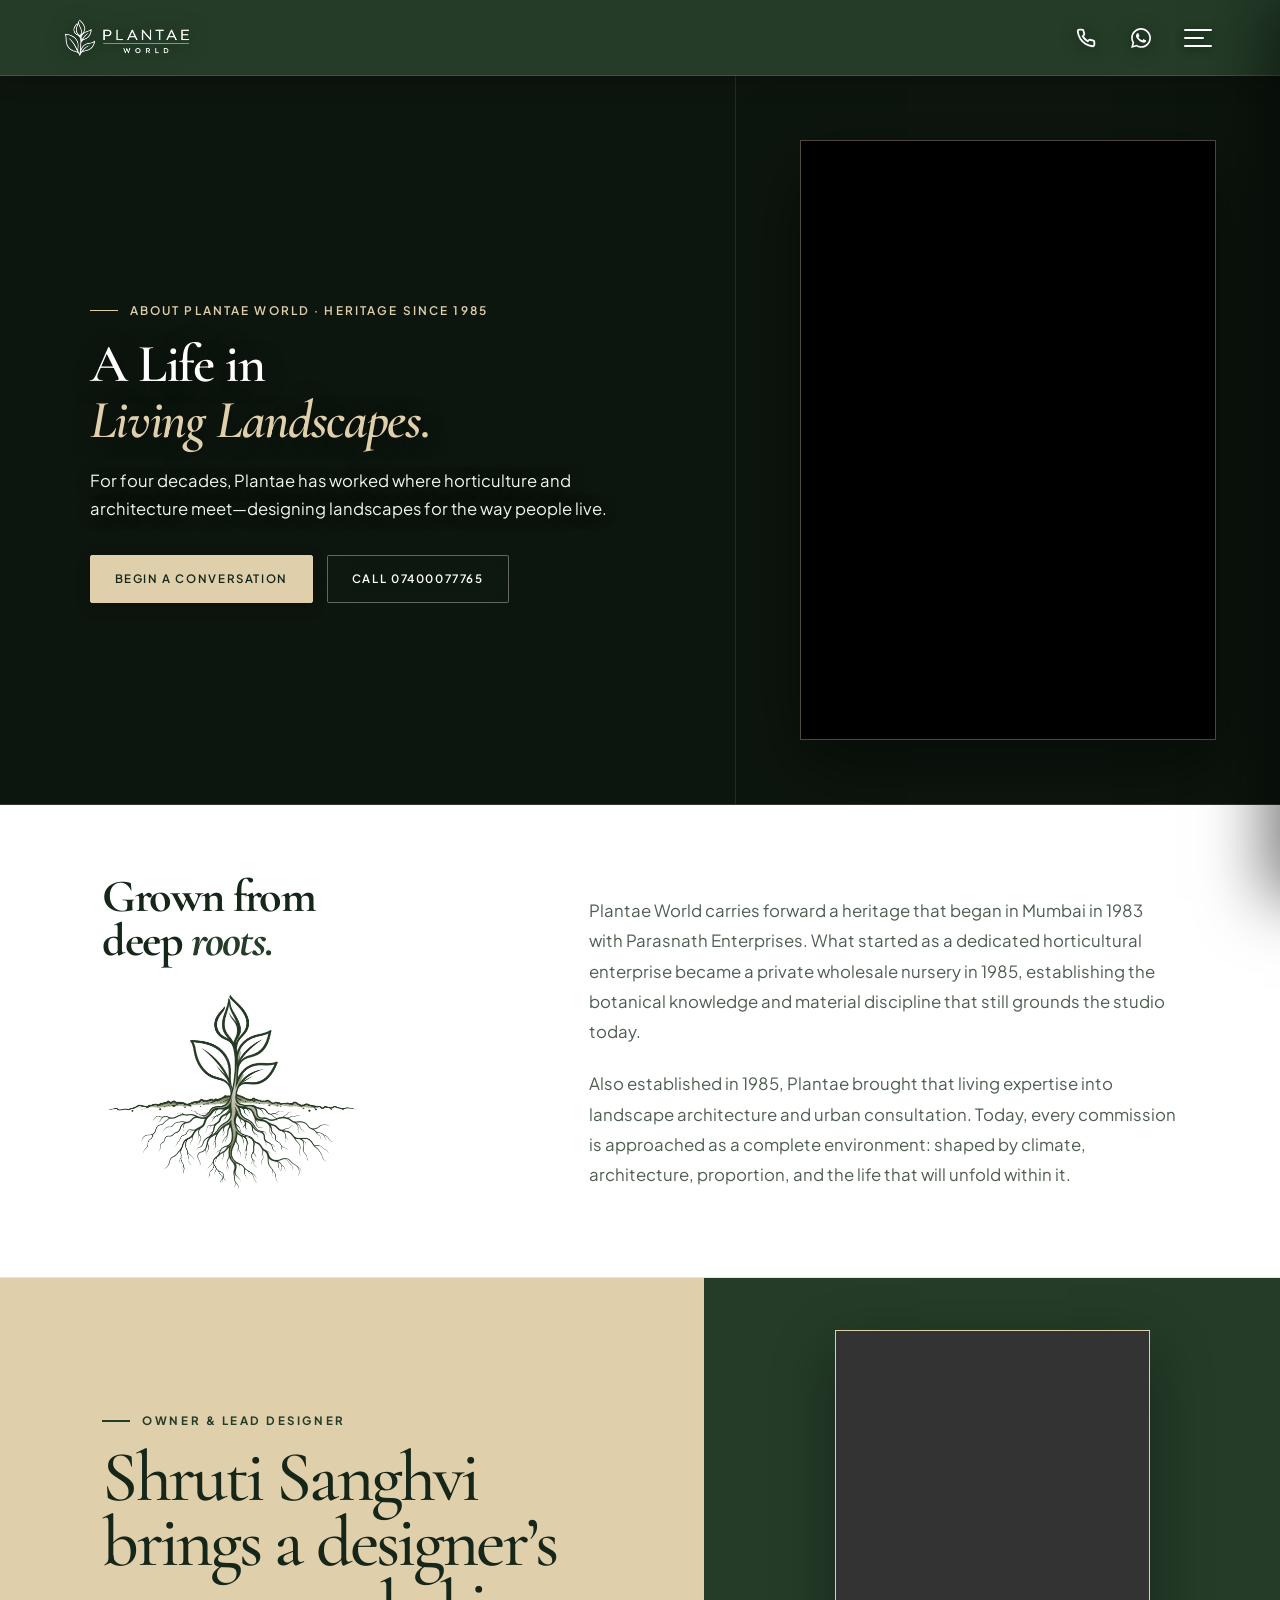
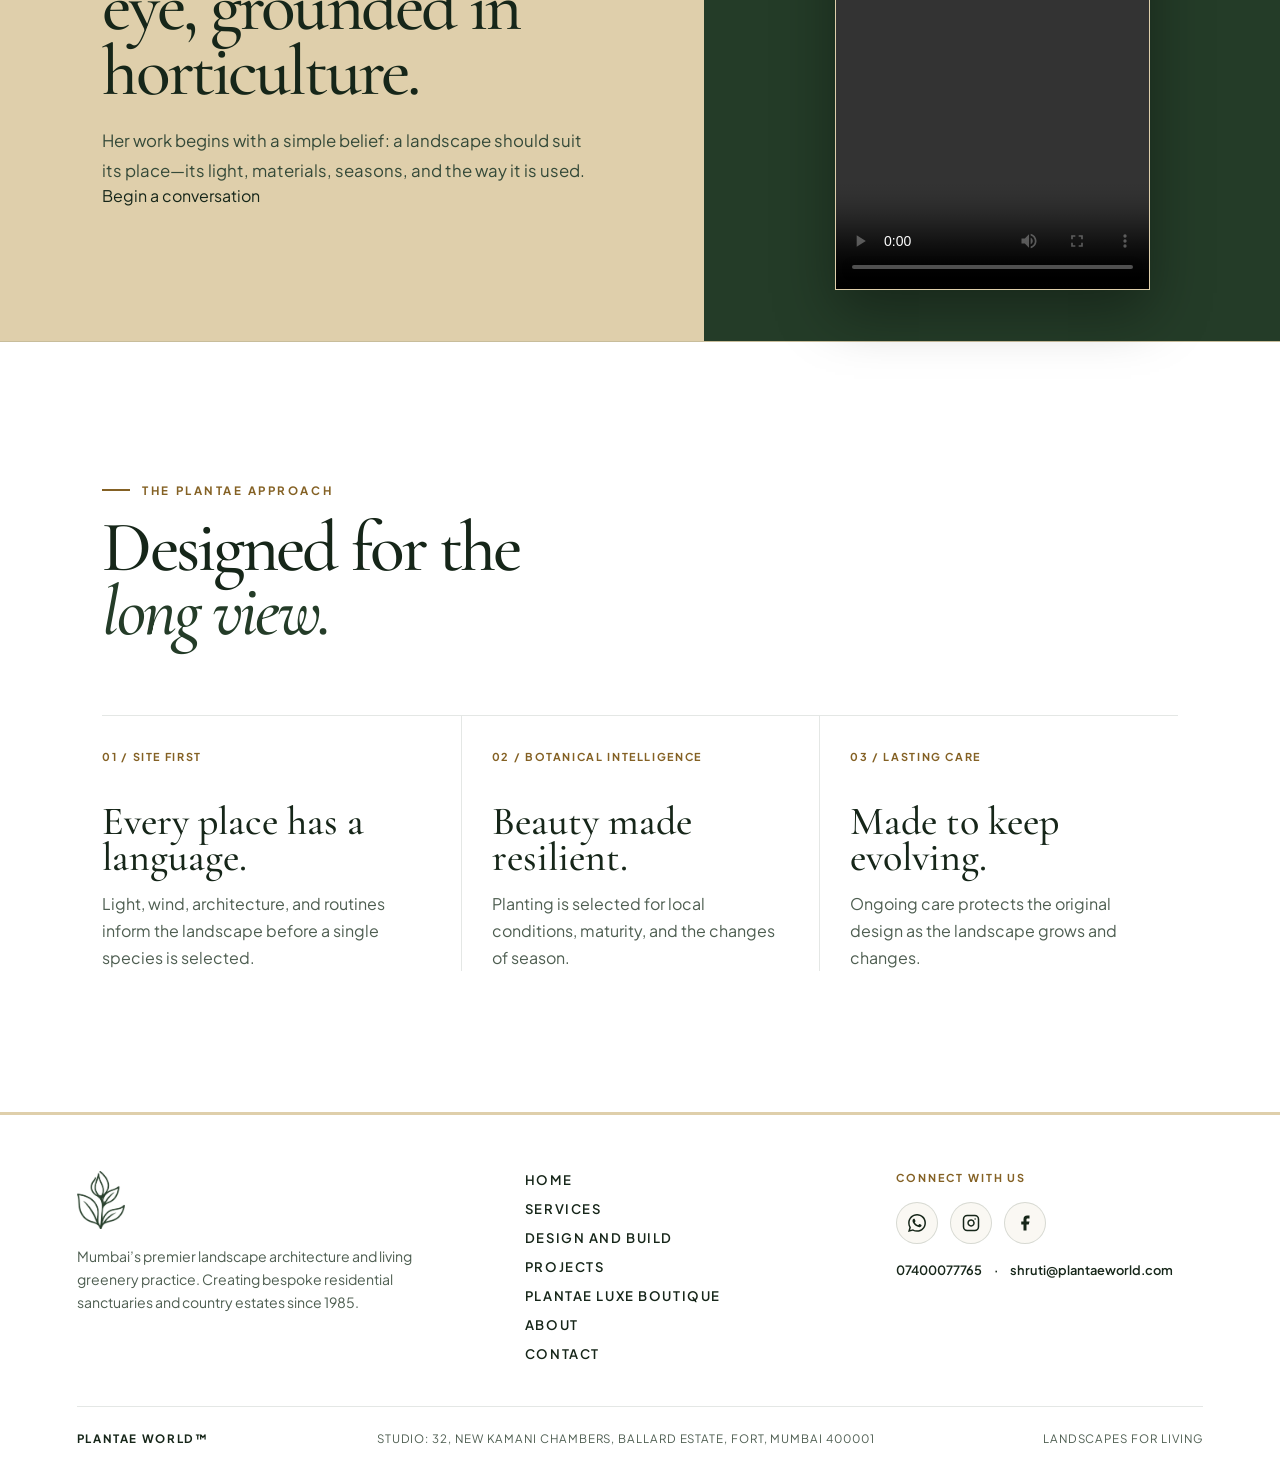
==== commit 312642ac: "fix(nav): correct isHome detection to allow home links to navigate properly from subpages" ====
--- a/about.html
+++ b/about.html
@@ -299,6 +299,6 @@
 
   <script src="assets-map.js"></script>
   <script src="site-pages.js?v=4.0"></script>
-  <script src="nav.js?v=3.7"></script>
+  <script src="nav.js?v=4.0"></script>
 </body>
 </html>
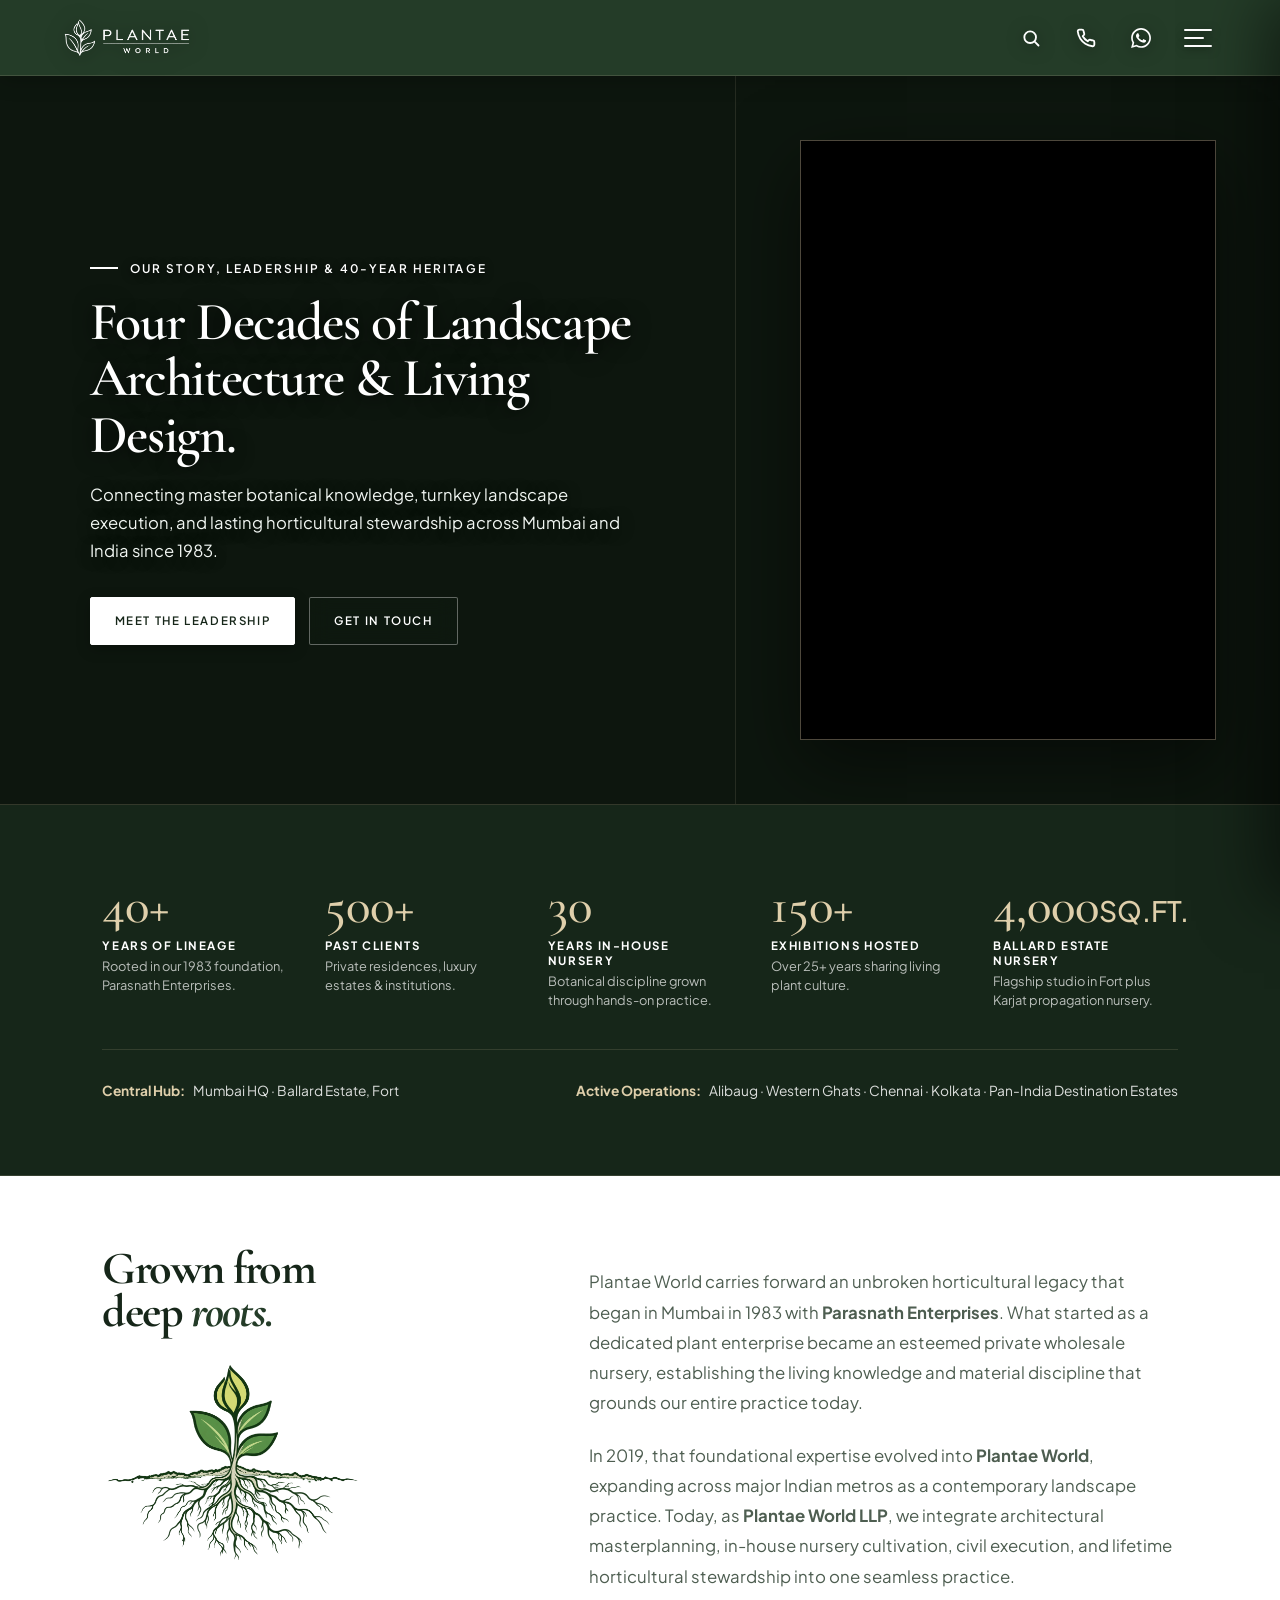
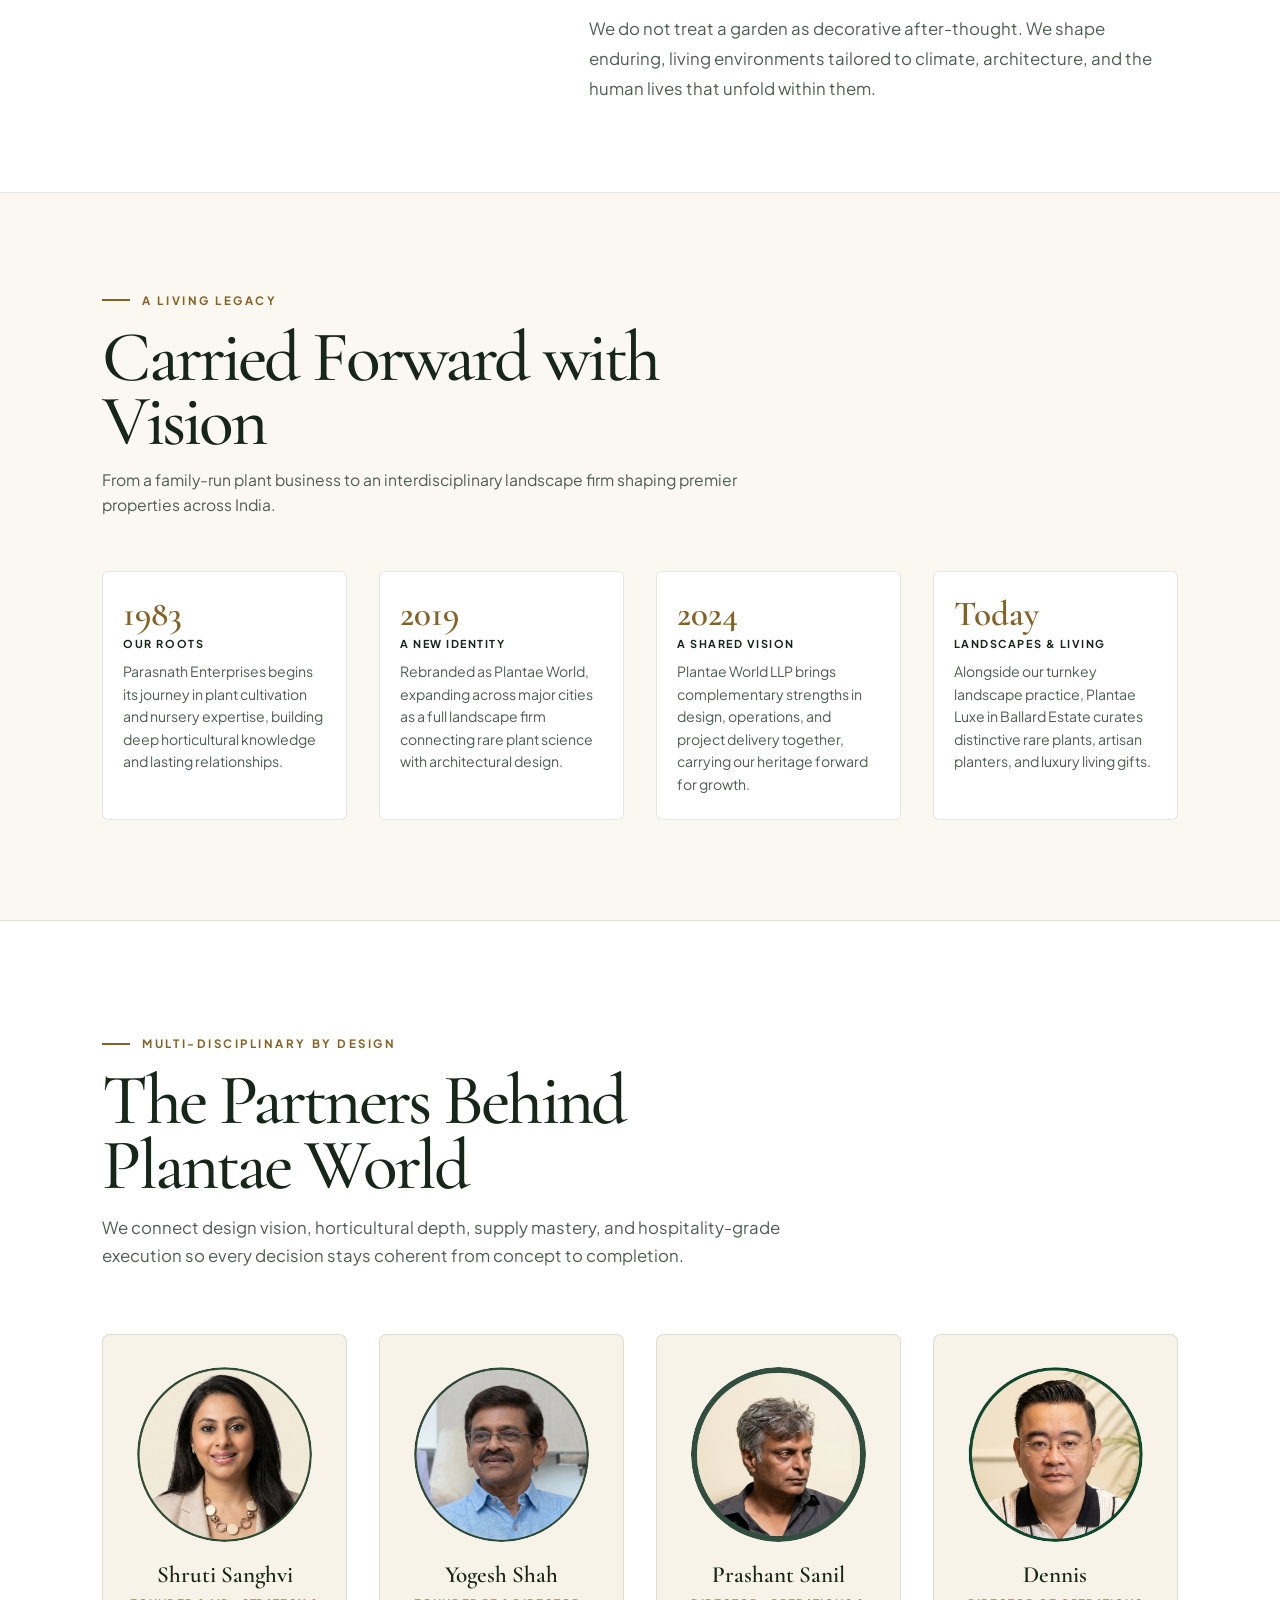
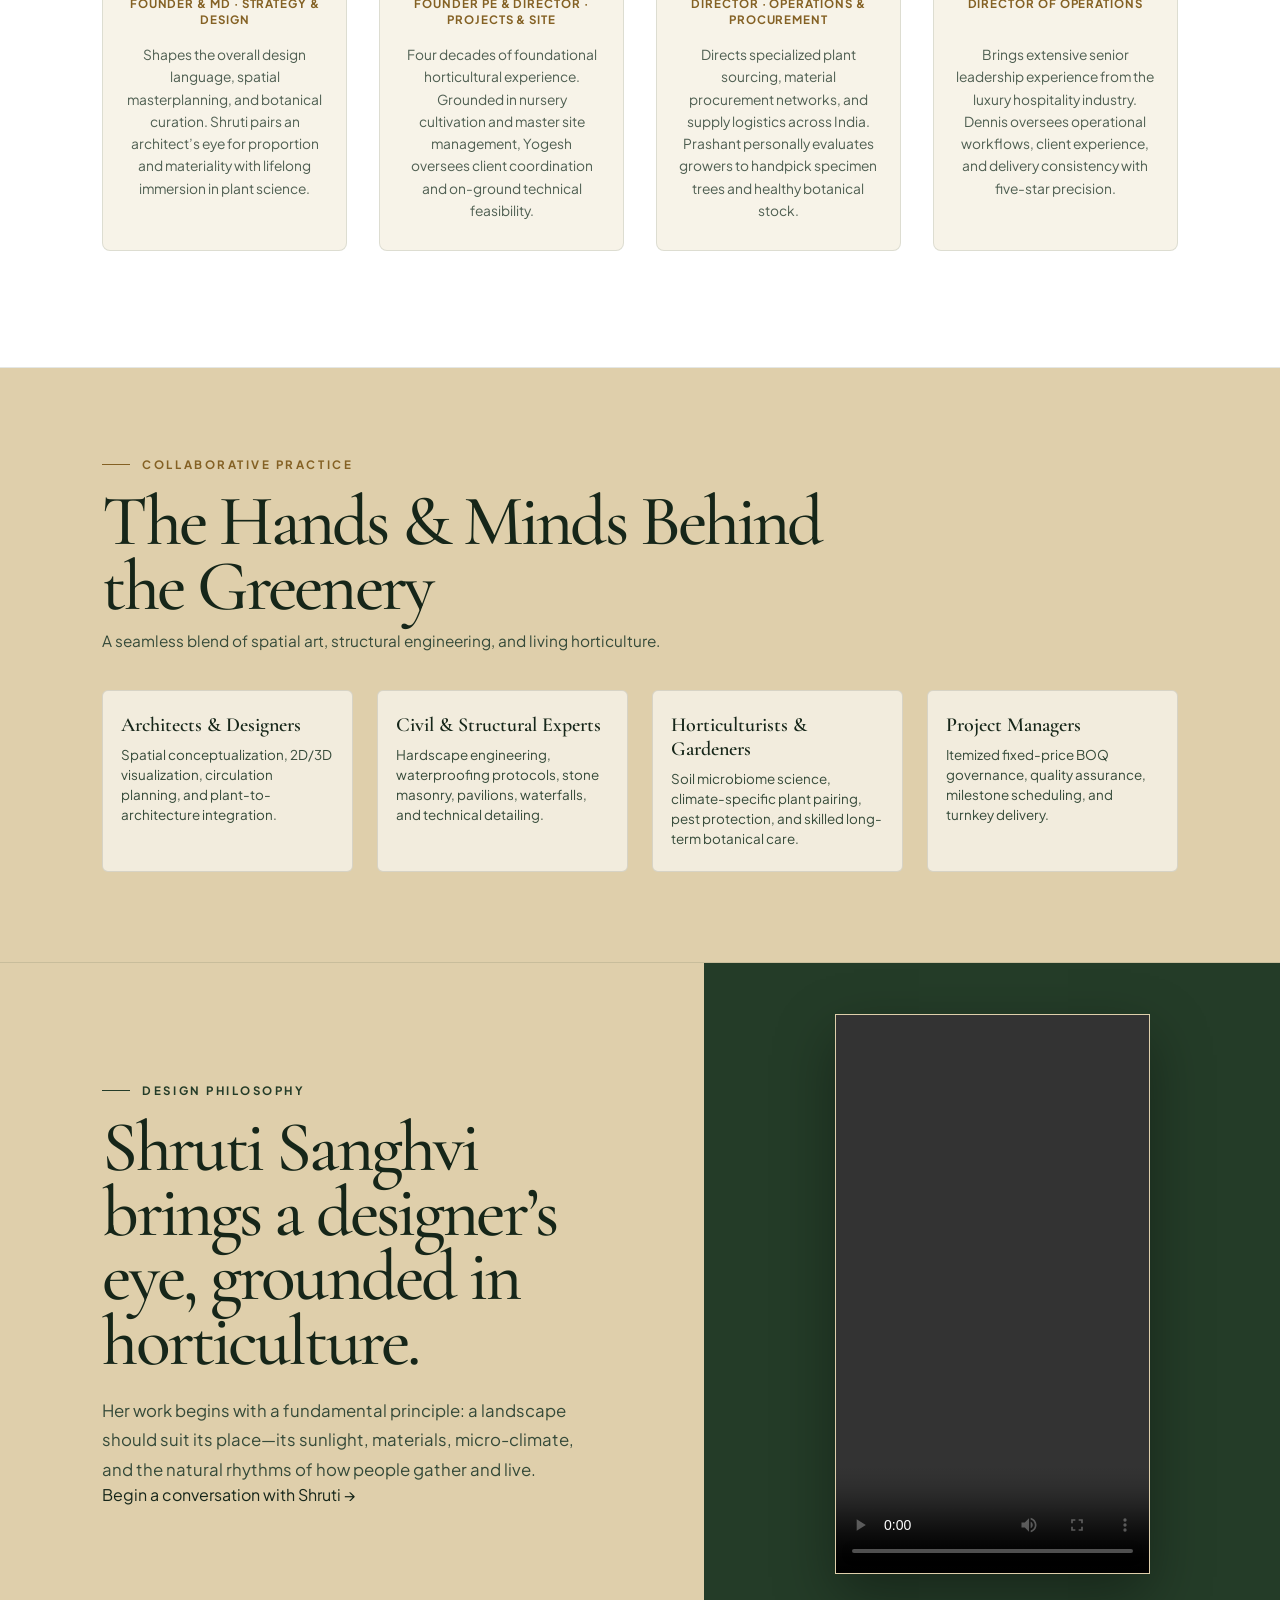
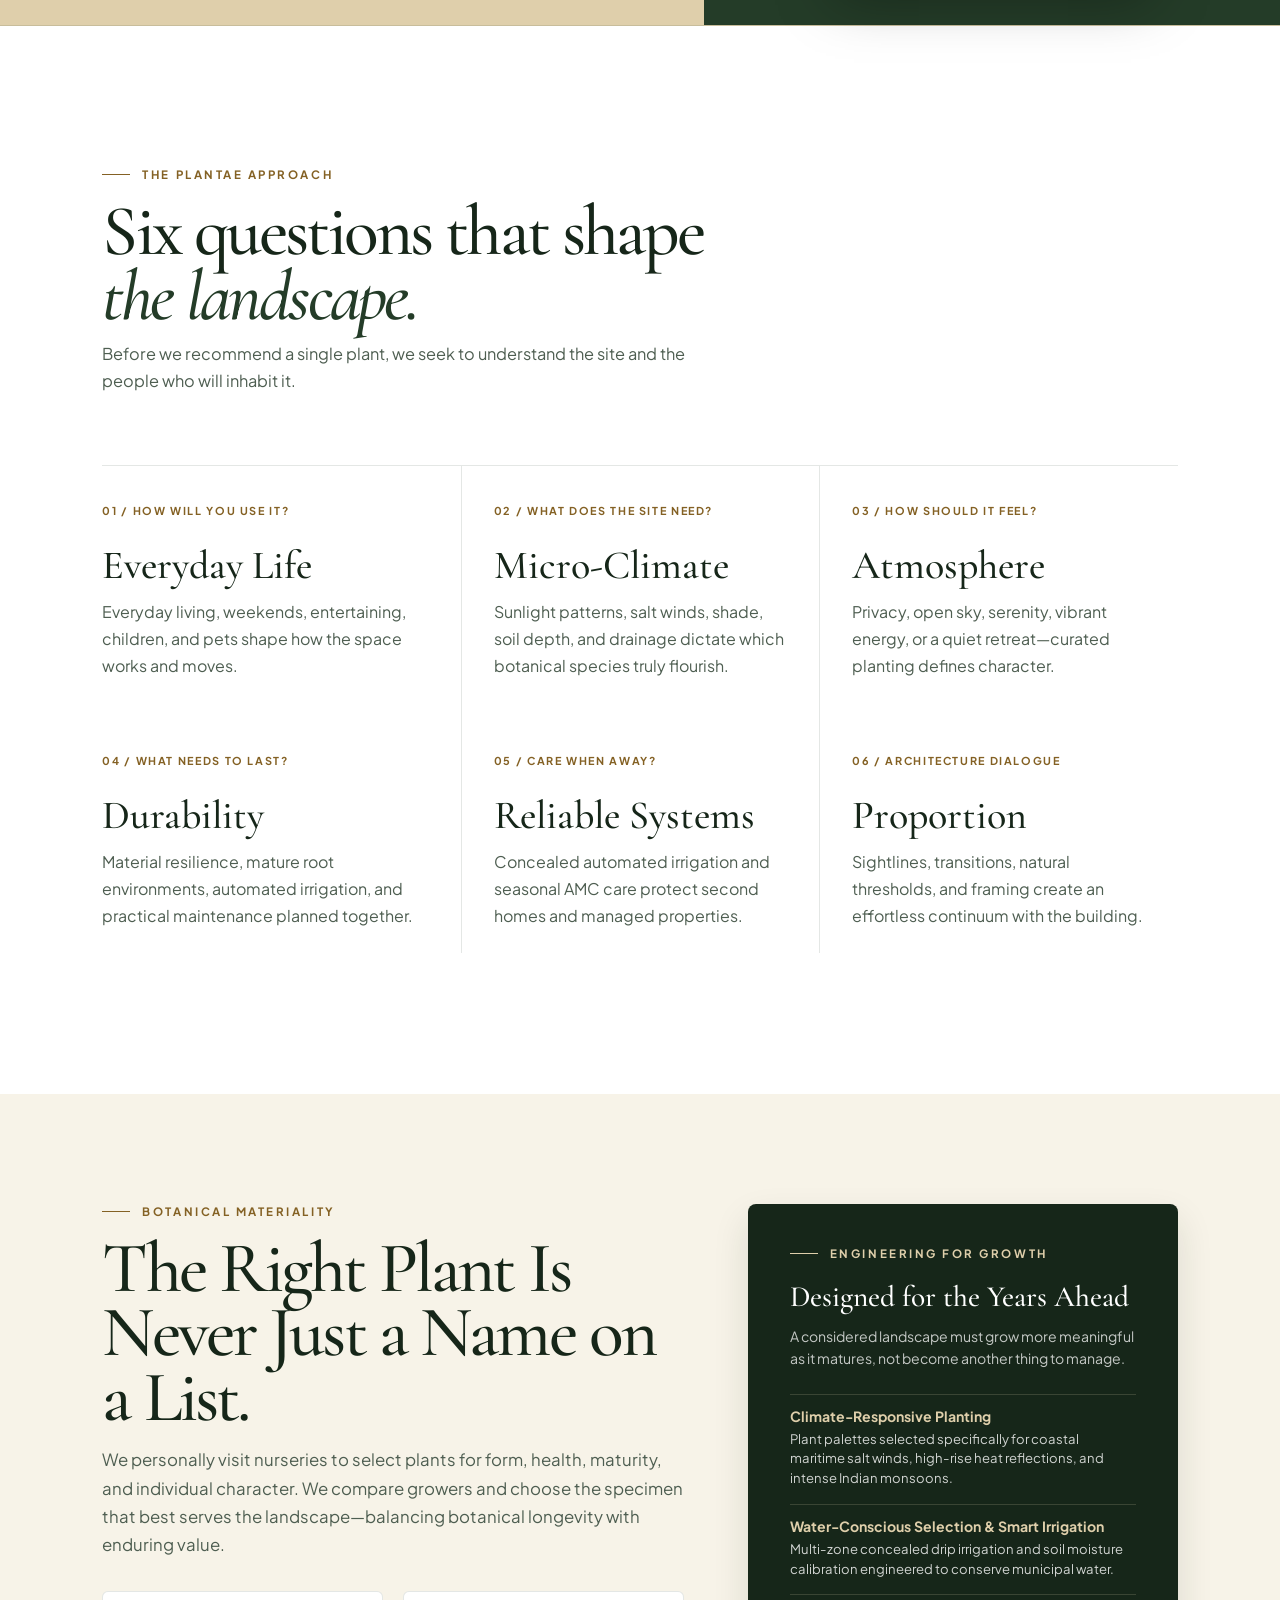
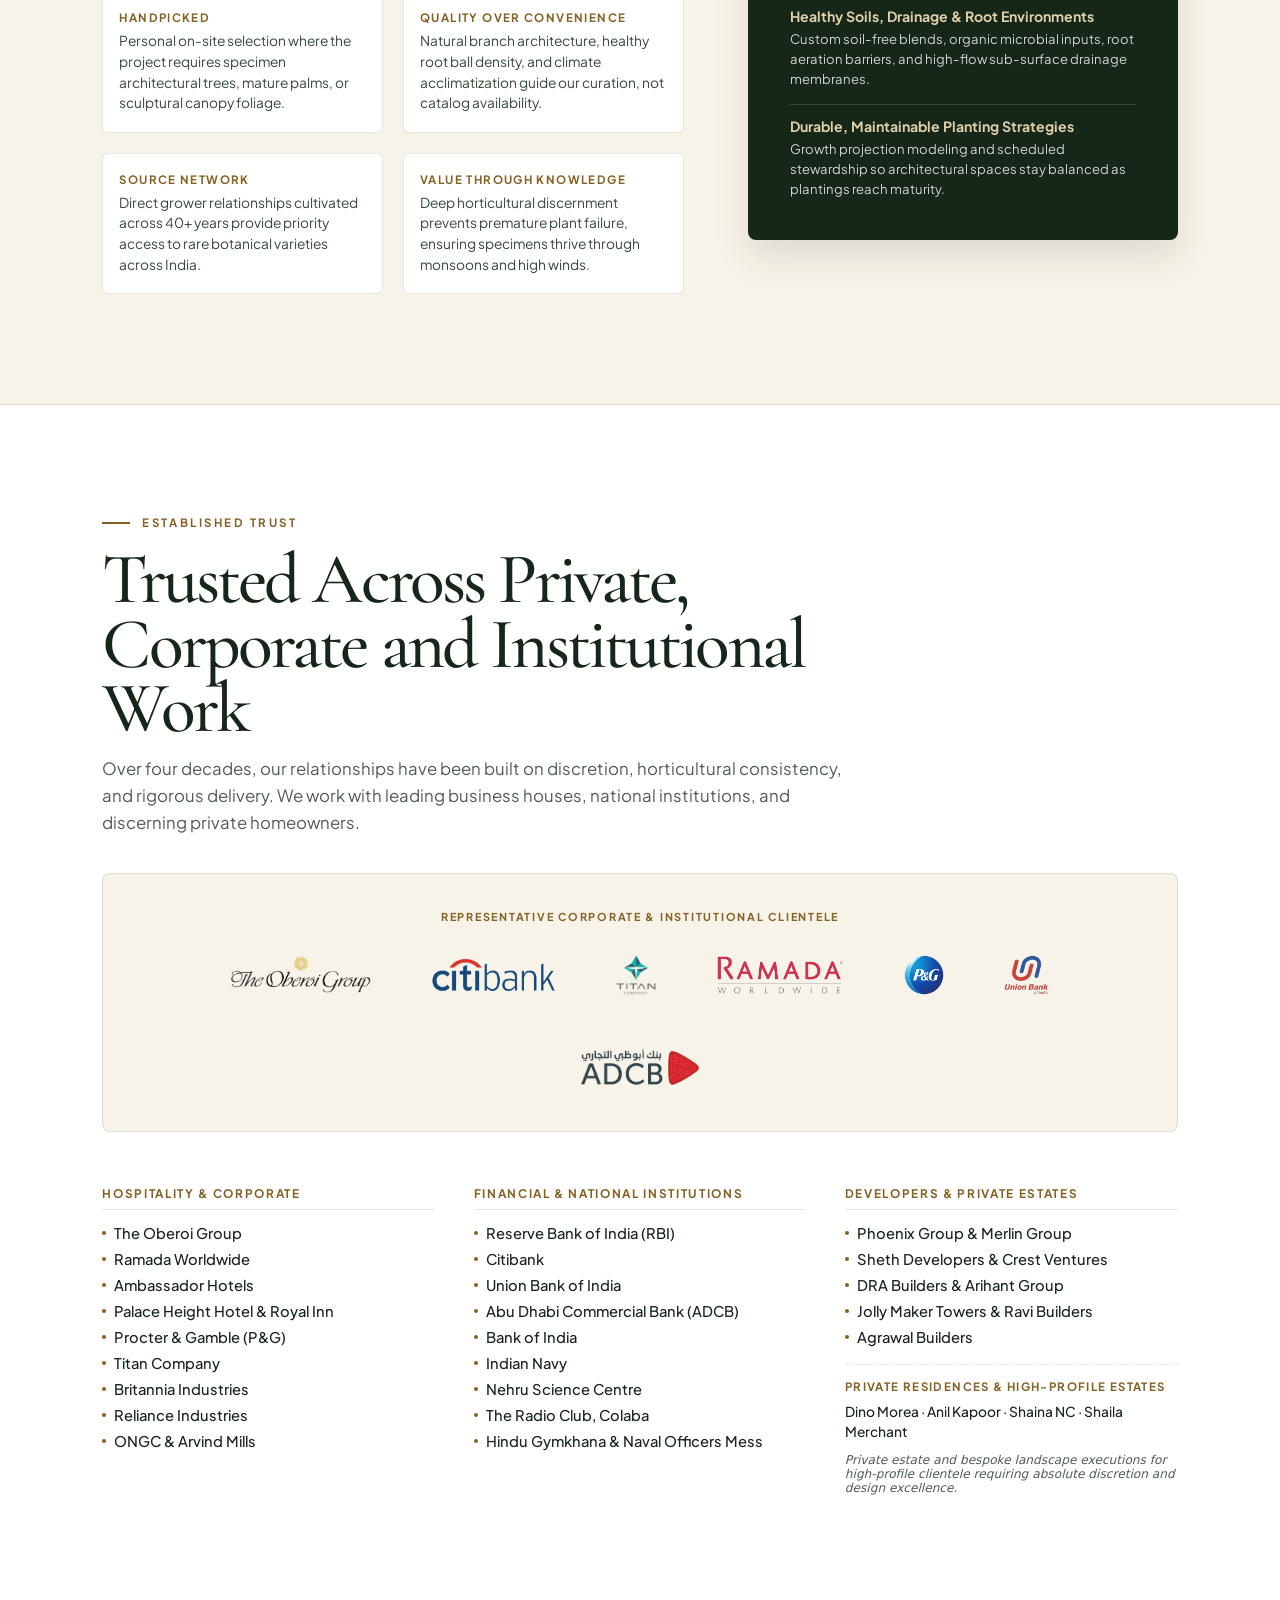
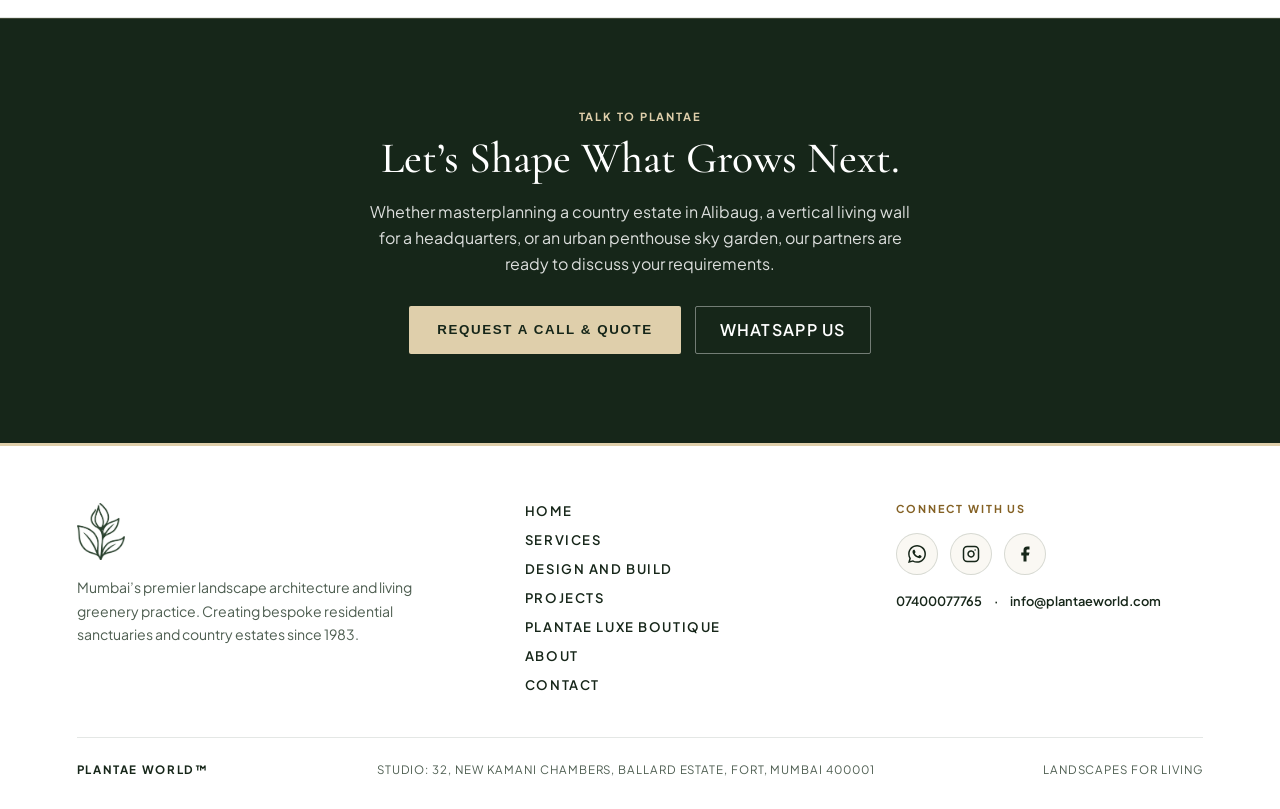
==== commit 5ea21aaf: "Update Plantae World website" ====
--- a/about.html
+++ b/about.html
@@ -4,27 +4,28 @@
   <meta charset="utf-8" />
   <meta name="viewport" content="width=device-width, initial-scale=1" /><meta name="robots" content="noindex, nofollow, noarchive, nosnippet" />
   <meta name="theme-color" content="#0b0f0c" />
-  <title>About Plantae World — Landscape Design Heritage Since 1985</title>
-  <meta name="description" content="Meet Plantae World, a Mumbai botanical design practice bringing horticulture, architecture, and long-term care together since 1985." />
+  <title>About Plantae World — Landscape Design Heritage Since 1983</title>
+  <meta name="description" content="Meet Plantae World, a Mumbai botanical design practice bringing horticulture, architecture, and long-term care together since 1983." />
   <link rel="preconnect" href="https://fonts.googleapis.com" />
   <link rel="preconnect" href="https://fonts.googleapis.com" />
   <link rel="preconnect" href="https://fonts.gstatic.com" crossorigin />
   <link href="https://fonts.googleapis.com/css2?family=Cormorant+Garamond:ital,wght@0,400;0,500;0,600;0,700;1,400;1,500&family=Plus+Jakarta+Sans:wght@400;500;600;700&display=swap" rel="stylesheet" />
   <link rel="stylesheet" href="site-pages.css" />
   <link rel="stylesheet" href="about.css?v=4.0" />
-  <link rel="stylesheet" href="nav-drawer.css?v=5.0" />
+  <link rel="stylesheet" href="nav-drawer.css?v=5.1" />
+  <link rel="stylesheet" href="search.css?v=1.2" />
 
   <link rel="canonical" href="https://plantaeworld.com/about.html" />
   <meta property="og:type" content="website" />
   <meta property="og:locale" content="en_IN" />
   <meta property="og:site_name" content="Plantae World" />
-  <meta property="og:title" content="About Plantae World — Landscape Design Heritage Since 1985" />
-  <meta property="og:description" content="Meet Plantae World, a Mumbai botanical design practice bringing horticulture, architecture, and long-term care together since 1985." />
+  <meta property="og:title" content="About Plantae World — Landscape Design Heritage Since 1983" />
+  <meta property="og:description" content="Meet Plantae World, a Mumbai botanical design practice bringing horticulture, architecture, and long-term care together since 1983." />
   <meta property="og:url" content="https://plantaeworld.com/about.html" />
   <meta property="og:image" content="https://plantaeworld.com/assets/images/plantae%20garden%201.jpeg" />
   <meta name="twitter:card" content="summary_large_image" />
-  <meta name="twitter:title" content="About Plantae World — Landscape Design Heritage Since 1985" />
-  <meta name="twitter:description" content="Meet Plantae World, a Mumbai botanical design practice bringing horticulture, architecture, and long-term care together since 1985." />
+  <meta name="twitter:title" content="About Plantae World — Landscape Design Heritage Since 1983" />
+  <meta name="twitter:description" content="Meet Plantae World, a Mumbai botanical design practice bringing horticulture, architecture, and long-term care together since 1983." />
   <meta name="twitter:image" content="https://plantaeworld.com/assets/images/plantae%20garden%201.jpeg" />
   <script>
     // Bulletproof Navigation Drawer & Header Controller
@@ -178,25 +179,26 @@
               <span>WhatsApp</span>
             </a>
           </div>
-          <a class="drawer-contact-link" href="mailto:shruti@plantaeworld.com">
+          <a class="drawer-contact-link" href="mailto:info@plantaeworld.com">
             <svg viewBox="0 0 24 24" fill="none" stroke="currentColor" stroke-width="2.2" stroke-linecap="round" stroke-linejoin="round" aria-hidden="true"><rect width="20" height="16" x="2" y="4" rx="2"/><path d="m22 7-8.97 5.7a1.94 1.94 0 0 1-2.06 0L2 7"/></svg>
-            <span>shruti@plantaeworld.com</span>
+            <span>info@plantaeworld.com</span>
           </a>
         </div>
       </div>
-      <button class="drawer-quote-btn" type="button" onclick="closeNavDrawer(); openConsultModal();">Book Consultation</button>
+      <button class="drawer-quote-btn" type="button" onclick="closeNavDrawer(); openConsultModal();">Request a Call</button>
     </div>
   </aside>
 
-  <main>
+  <main id="top">
+    <!-- Hero Section -->
     <section class="page-hero about-hero" aria-labelledby="about-title">
       <div class="page-hero-copy about-hero-copy">
-        <p class="eyebrow">ABOUT PLANTAE WORLD · HERITAGE SINCE 1985</p>
-        <h1 class="about-hero-title" id="about-title">A Life in<br /><em>Living Landscapes.</em></h1>
-        <p class="about-hero-desc">For four decades, Plantae has worked where horticulture and architecture meet—designing landscapes for the way people live.</p>
+        <p class="eyebrow" style="color: #ffffff !important;">OUR STORY, LEADERSHIP &amp; 40-YEAR HERITAGE</p>
+        <h1 class="about-hero-title" id="about-title">Four Decades of Landscape Architecture &amp; Living Design.</h1>
+        <p class="about-hero-desc">Connecting master botanical knowledge, turnkey landscape execution, and lasting horticultural stewardship across Mumbai and India since 1983.</p>
         <div class="about-hero-actions">
-          <a class="button fill" href="contact.html#enquire">Begin a Conversation</a>
-          <a class="button glass" href="tel:07400077765">Call 07400077765</a>
+          <a class="button fill" href="#partners" style="background: #ffffff; color: #162619; border-color: #ffffff;">Meet The Leadership</a>
+          <a class="button glass" href="contact.html">Get In Touch</a>
         </div>
       </div>
       <div class="page-hero-media about-video"><div class="about-video-frame">
@@ -204,39 +206,391 @@
       </div></div>
     </section>
 
+    <!-- By The Numbers & Geographic Reach Banner -->
+    <section class="about-stats-section" aria-label="Plantae World by the numbers">
+      <div class="about-stats-grid">
+        <div class="about-stat-item">
+          <span class="about-stat-val">40+</span>
+          <span class="about-stat-label">Years of Lineage</span>
+          <p class="about-stat-desc">Rooted in our 1983 foundation, Parasnath Enterprises.</p>
+        </div>
+        <div class="about-stat-item">
+          <span class="about-stat-val">500+</span>
+          <span class="about-stat-label">Past Clients</span>
+          <p class="about-stat-desc">Private residences, luxury estates &amp; institutions.</p>
+        </div>
+        <div class="about-stat-item">
+          <span class="about-stat-val">30</span>
+          <span class="about-stat-label">Years In-House Nursery</span>
+          <p class="about-stat-desc">Botanical discipline grown through hands-on practice.</p>
+        </div>
+        <div class="about-stat-item">
+          <span class="about-stat-val">150+</span>
+          <span class="about-stat-label">Exhibitions Hosted</span>
+          <p class="about-stat-desc">Over 25+ years sharing living plant culture.</p>
+        </div>
+        <div class="about-stat-item">
+          <span class="about-stat-val">4,000<small style="font-size:0.55em;font-family:var(--sans);">SQ.FT.</small></span>
+          <span class="about-stat-label">Ballard Estate Nursery</span>
+          <p class="about-stat-desc">Flagship studio in Fort plus Karjat propagation nursery.</p>
+        </div>
+      </div>
+      <div class="about-reach-banner">
+        <div class="about-reach-item">
+          <b>Central Hub:</b> Mumbai HQ · Ballard Estate, Fort
+        </div>
+        <div class="about-reach-item">
+          <b>Active Operations:</b> Alibaug · Western Ghats · Chennai · Kolkata · Pan-India Destination Estates
+        </div>
+      </div>
+    </section>
+
+    <!-- Heritage & Roots Section -->
     <section class="history" aria-labelledby="history-title">
       <div class="history-side">
         <h2 class="history-copy" id="history-title">Grown from<br />deep <em>roots.</em></h2>
         <div class="history-illustration-wrap">
-          <img class="history-illustration" src="assets/images/plant-roots-illustration.png" alt="Botanical plant illustration with deep root system" width="300" height="225" loading="lazy" />
+          <img class="history-illustration" src="assets/images/plant-roots-illustration.png?v=2" alt="Botanical plant illustration with deep root system" width="300" height="225" loading="lazy" />
         </div>
       </div>
       <div class="history-text">
-        <p>Plantae World carries forward a heritage that began in Mumbai in 1983 with Parasnath Enterprises. What started as a dedicated horticultural enterprise became a private wholesale nursery in 1985, establishing the botanical knowledge and material discipline that still grounds the studio today.</p>
-        <p>Also established in 1985, Plantae brought that living expertise into landscape architecture and urban consultation. Today, every commission is approached as a complete environment: shaped by climate, architecture, proportion, and the life that will unfold within it.</p>
-      </div>
-    </section>
-
-
+        <p>Plantae World carries forward an unbroken horticultural legacy that began in Mumbai in 1983 with <strong>Parasnath Enterprises</strong>. What started as a dedicated plant enterprise became an esteemed private wholesale nursery, establishing the living knowledge and material discipline that grounds our entire practice today.</p>
+        <p>In 2019, that foundational expertise evolved into <strong>Plantae World</strong>, expanding across major Indian metros as a contemporary landscape practice. Today, as <strong>Plantae World LLP</strong>, we integrate architectural masterplanning, in-house nursery cultivation, civil execution, and lifetime horticultural stewardship into one seamless practice.</p>
+        <p>We do not treat a garden as decorative after-thought. We shape enduring, living environments tailored to climate, architecture, and the human lives that unfold within them.</p>
+      </div>
+    </section>
+
+    <!-- Living Legacy Timeline -->
+    <section class="about-timeline-section" aria-labelledby="timeline-title">
+      <div class="about-timeline-header">
+        <span class="kicker">A Living Legacy</span>
+        <h2 class="section-title" id="timeline-title">Carried Forward with Vision</h2>
+        <p class="lead" style="color:var(--muted);font-size:0.98rem;line-height:1.6;margin:0;">From a family-run plant business to an interdisciplinary landscape firm shaping premier properties across India.</p>
+      </div>
+
+      <div class="about-timeline-grid">
+        <div class="about-timeline-card">
+          <span class="about-timeline-year">1983</span>
+          <span class="about-timeline-tag">Our Roots</span>
+          <p class="about-timeline-text">Parasnath Enterprises begins its journey in plant cultivation and nursery expertise, building deep horticultural knowledge and lasting relationships.</p>
+        </div>
+        <div class="about-timeline-card">
+          <span class="about-timeline-year">2019</span>
+          <span class="about-timeline-tag">A New Identity</span>
+          <p class="about-timeline-text">Rebranded as Plantae World, expanding across major cities as a full landscape firm connecting rare plant science with architectural design.</p>
+        </div>
+        <div class="about-timeline-card">
+          <span class="about-timeline-year">2024</span>
+          <span class="about-timeline-tag">A Shared Vision</span>
+          <p class="about-timeline-text">Plantae World LLP brings complementary strengths in design, operations, and project delivery together, carrying our heritage forward for growth.</p>
+        </div>
+        <div class="about-timeline-card">
+          <span class="about-timeline-year">Today</span>
+          <span class="about-timeline-tag">Landscapes &amp; Living</span>
+          <p class="about-timeline-text">Alongside our turnkey landscape practice, Plantae Luxe in Ballard Estate curates distinctive rare plants, artisan planters, and luxury living gifts.</p>
+        </div>
+      </div>
+    </section>
+
+    <!-- Multi-Disciplinary Leadership & Partners -->
+    <section class="about-leadership-section" id="partners" aria-labelledby="partners-title">
+      <div class="about-leadership-header">
+        <span class="kicker">Multi-Disciplinary by Design</span>
+        <h2 class="section-title" id="partners-title">The Partners Behind Plantae World</h2>
+        <p class="lead">We connect design vision, horticultural depth, supply mastery, and hospitality-grade execution so every decision stays coherent from concept to completion.</p>
+      </div>
+
+      <div class="about-partners-grid">
+        <!-- Partner 1: Shruti Sanghvi -->
+        <article class="about-partner-card">
+          <div class="about-partner-media">
+            <img src="assets/team/shruti-sanghvi.png" alt="Shruti Sanghvi — Founder &amp; MD, Strategy &amp; Design" loading="lazy" />
+          </div>
+          <div class="about-partner-body">
+            <h3 class="about-partner-name">Shruti Sanghvi</h3>
+            <span class="about-partner-role">Founder &amp; MD · Strategy &amp; Design</span>
+            <p class="about-partner-bio">Shapes the overall design language, spatial masterplanning, and botanical curation. Shruti pairs an architect’s eye for proportion and materiality with lifelong immersion in plant science.</p>
+          </div>
+        </article>
+
+        <!-- Partner 2: Yogesh Shah -->
+        <article class="about-partner-card">
+          <div class="about-partner-media">
+            <img src="assets/team/yogesh-shah.png" alt="Yogesh Shah — Founder PE &amp; Director, Projects, Client Coordination &amp; Site" loading="lazy" />
+          </div>
+          <div class="about-partner-body">
+            <h3 class="about-partner-name">Yogesh Shah</h3>
+            <span class="about-partner-role">Founder PE &amp; Director · Projects &amp; Site</span>
+            <p class="about-partner-bio">Four decades of foundational horticultural experience. Grounded in nursery cultivation and master site management, Yogesh oversees client coordination and on-ground technical feasibility.</p>
+          </div>
+        </article>
+
+        <!-- Partner 3: Prashant Sanil -->
+        <article class="about-partner-card">
+          <div class="about-partner-media">
+            <img src="assets/team/prashant-sanil.png" alt="Prashant Sanil — Director, Operations &amp; Procurement Head" loading="lazy" />
+          </div>
+          <div class="about-partner-body">
+            <h3 class="about-partner-name">Prashant Sanil</h3>
+            <span class="about-partner-role">Director · Operations &amp; Procurement</span>
+            <p class="about-partner-bio">Directs specialized plant sourcing, material procurement networks, and supply logistics across India. Prashant personally evaluates growers to handpick specimen trees and healthy botanical stock.</p>
+          </div>
+        </article>
+
+        <!-- Partner 4: Dennis -->
+        <article class="about-partner-card">
+          <div class="about-partner-media">
+            <img src="assets/team/dennis.png" alt="Dennis — Director of Operations" loading="lazy" />
+          </div>
+          <div class="about-partner-body">
+            <h3 class="about-partner-name">Dennis</h3>
+            <span class="about-partner-role">Director of Operations</span>
+            <p class="about-partner-bio">Brings extensive senior leadership experience from the luxury hospitality industry. Dennis oversees operational workflows, client experience, and delivery consistency with five-star precision.</p>
+          </div>
+        </article>
+      </div>
+    </section>
+
+    <!-- Hands & Minds Behind the Greenery -->
+    <section class="about-disciplines-section" aria-labelledby="disciplines-title">
+      <div style="max-width:720px;">
+        <span class="kicker" style="color:var(--bronze, #846124);">Collaborative Practice</span>
+        <h2 class="section-title" id="disciplines-title" style="margin:0 0 10px;">The Hands &amp; Minds Behind the Greenery</h2>
+        <p style="font-size:0.96rem;line-height:1.6;margin:0;color:#354a39;">A seamless blend of spatial art, structural engineering, and living horticulture.</p>
+      </div>
+
+      <div class="about-disciplines-grid">
+        <div class="about-discipline-item">
+          <h3 class="about-discipline-title">Architects &amp; Designers</h3>
+          <p class="about-discipline-desc">Spatial conceptualization, 2D/3D visualization, circulation planning, and plant-to-architecture integration.</p>
+        </div>
+        <div class="about-discipline-item">
+          <h3 class="about-discipline-title">Civil &amp; Structural Experts</h3>
+          <p class="about-discipline-desc">Hardscape engineering, waterproofing protocols, stone masonry, pavilions, waterfalls, and technical detailing.</p>
+        </div>
+        <div class="about-discipline-item">
+          <h3 class="about-discipline-title">Horticulturists &amp; Gardeners</h3>
+          <p class="about-discipline-desc">Soil microbiome science, climate-specific plant pairing, pest protection, and skilled long-term botanical care.</p>
+        </div>
+        <div class="about-discipline-item">
+          <h3 class="about-discipline-title">Project Managers</h3>
+          <p class="about-discipline-desc">Itemized fixed-price BOQ governance, quality assurance, milestone scheduling, and turnkey delivery.</p>
+        </div>
+      </div>
+    </section>
+
+    <!-- Lead Designer Spotlight Video -->
     <section class="shruti" aria-labelledby="shruti-title">
       <div class="shruti-copy">
-        <p class="kicker">Owner &amp; Lead Designer</p>
+        <p class="kicker">Design Philosophy</p>
         <h2 class="section-title" id="shruti-title">Shruti Sanghvi brings a designer’s eye, grounded in horticulture.</h2>
-        <p class="lede">Her work begins with a simple belief: a landscape should suit its place—its light, materials, seasons, and the way it is used.</p>
-        <a class="text-link" href="contact.html#enquire">Begin a conversation</a>
+        <p class="lede">Her work begins with a fundamental principle: a landscape should suit its place—its sunlight, materials, micro-climate, and the natural rhythms of how people gather and live.</p>
+        <a class="text-link" href="contact.html#enquire">Begin a conversation with Shruti &rarr;</a>
       </div>
       <div class="shruti-video">
         <video src="assets/images/owner_lanscape_design_process.mp4" controls playsinline preload="metadata" aria-label="Shruti Sanghvi speaking about her landscape design philosophy"></video>
       </div>
     </section>
 
+    <!-- Approach: Six Questions That Shape The Landscape -->
     <section class="values" aria-labelledby="values-title">
-      <p class="kicker">The Plantae approach</p>
-      <h2 class="section-title" id="values-title">Designed for the<br /><em>long view.</em></h2>
+      <p class="kicker">The Plantae Approach</p>
+      <h2 class="section-title" id="values-title">Six questions that shape<br /><em>the landscape.</em></h2>
+      <p style="max-width:640px;color:var(--muted);font-size:1.02rem;line-height:1.65;margin:12px 0 0;">Before we recommend a single plant, we seek to understand the site and the people who will inhabit it.</p>
       <div class="value-grid">
-        <article><b>01 / SITE FIRST</b><h2>Every place has a language.</h2><p>Light, wind, architecture, and routines inform the landscape before a single species is selected.</p></article>
-        <article><b>02 / BOTANICAL INTELLIGENCE</b><h2>Beauty made resilient.</h2><p>Planting is selected for local conditions, maturity, and the changes of season.</p></article>
-        <article><b>03 / LASTING CARE</b><h2>Made to keep evolving.</h2><p>Ongoing care protects the original design as the landscape grows and changes.</p></article>
+        <article>
+          <b>01 / HOW WILL YOU USE IT?</b>
+          <h2>Everyday Life</h2>
+          <p>Everyday living, weekends, entertaining, children, and pets shape how the space works and moves.</p>
+        </article>
+        <article>
+          <b>02 / WHAT DOES THE SITE NEED?</b>
+          <h2>Micro-Climate</h2>
+          <p>Sunlight patterns, salt winds, shade, soil depth, and drainage dictate which botanical species truly flourish.</p>
+        </article>
+        <article>
+          <b>03 / HOW SHOULD IT FEEL?</b>
+          <h2>Atmosphere</h2>
+          <p>Privacy, open sky, serenity, vibrant energy, or a quiet retreat—curated planting defines character.</p>
+        </article>
+        <article>
+          <b>04 / WHAT NEEDS TO LAST?</b>
+          <h2>Durability</h2>
+          <p>Material resilience, mature root environments, automated irrigation, and practical maintenance planned together.</p>
+        </article>
+        <article>
+          <b>05 / CARE WHEN AWAY?</b>
+          <h2>Reliable Systems</h2>
+          <p>Concealed automated irrigation and seasonal AMC care protect second homes and managed properties.</p>
+        </article>
+        <article>
+          <b>06 / ARCHITECTURE DIALOGUE</b>
+          <h2>Proportion</h2>
+          <p>Sightlines, transitions, natural thresholds, and framing create an effortless continuum with the building.</p>
+        </article>
+      </div>
+    </section>
+
+    <!-- Botanical Materiality & Long-Term Longevity (Brochure Pages 8 & 10) -->
+    <section class="about-sourcing-section" aria-labelledby="sourcing-title">
+      <div class="about-sourcing-container">
+        <div class="about-sourcing-split">
+          <div class="about-sourcing-copy">
+            <span class="kicker">Botanical Materiality</span>
+            <h2 class="section-title" id="sourcing-title">The Right Plant Is Never Just a Name on a List.</h2>
+            <p class="about-sourcing-lead">
+              We personally visit nurseries to select plants for form, health, maturity, and individual character. We compare growers and choose the specimen that best serves the landscape—balancing botanical longevity with enduring value.
+            </p>
+            
+            <div class="about-sourcing-pillars">
+              <div class="about-sourcing-pillar">
+                <span class="pillar-tag">Handpicked</span>
+                <p>Personal on-site selection where the project requires specimen architectural trees, mature palms, or sculptural canopy foliage.</p>
+              </div>
+              <div class="about-sourcing-pillar">
+                <span class="pillar-tag">Quality over Convenience</span>
+                <p>Natural branch architecture, healthy root ball density, and climate acclimatization guide our curation, not catalog availability.</p>
+              </div>
+              <div class="about-sourcing-pillar">
+                <span class="pillar-tag">Source Network</span>
+                <p>Direct grower relationships cultivated across 40+ years provide priority access to rare botanical varieties across India.</p>
+              </div>
+              <div class="about-sourcing-pillar">
+                <span class="pillar-tag">Value through Knowledge</span>
+                <p>Deep horticultural discernment prevents premature plant failure, ensuring specimens thrive through monsoons and high winds.</p>
+              </div>
+            </div>
+          </div>
+
+          <div class="about-longevity-card">
+            <span class="kicker" style="color:var(--cream,#dfcfab);">Engineering For Growth</span>
+            <h3 class="about-longevity-title">Designed for the Years Ahead</h3>
+            <p class="about-longevity-sub">A considered landscape must grow more meaningful as it matures, not become another thing to manage.</p>
+            
+            <ul class="about-longevity-list">
+              <li>
+                <strong>Climate-Responsive Planting</strong>
+                <span>Plant palettes selected specifically for coastal maritime salt winds, high-rise heat reflections, and intense Indian monsoons.</span>
+              </li>
+              <li>
+                <strong>Water-Conscious Selection &amp; Smart Irrigation</strong>
+                <span>Multi-zone concealed drip irrigation and soil moisture calibration engineered to conserve municipal water.</span>
+              </li>
+              <li>
+                <strong>Healthy Soils, Drainage &amp; Root Environments</strong>
+                <span>Custom soil-free blends, organic microbial inputs, root aeration barriers, and high-flow sub-surface drainage membranes.</span>
+              </li>
+              <li>
+                <strong>Durable, Maintainable Planting Strategies</strong>
+                <span>Growth projection modeling and scheduled stewardship so architectural spaces stay balanced as plantings reach maturity.</span>
+              </li>
+            </ul>
+          </div>
+        </div>
+      </div>
+    </section>
+
+    <!-- Institutional & Corporate Credibility Section -->
+    <section class="about-clients-section" id="clients" aria-labelledby="clients-title">
+      <div class="about-clients-header">
+        <span class="kicker">Established Trust</span>
+        <h2 class="section-title" id="clients-title">Trusted Across Private, Corporate and Institutional Work</h2>
+        <p class="lead">Over four decades, our relationships have been built on discretion, horticultural consistency, and rigorous delivery. We work with leading business houses, national institutions, and discerning private homeowners.</p>
+      </div>
+
+      <!-- Verified Client Logos Grid -->
+      <div class="about-logos-card">
+        <span class="about-logos-card-label">Representative Corporate &amp; Institutional Clientele</span>
+        <div class="about-client-logos-grid">
+          <div class="about-logo-item" title="The Oberoi Group">
+            <img src="assets/logos/the-oberoi-group.png" alt="The Oberoi Group" loading="lazy" />
+          </div>
+          <div class="about-logo-item" title="Citibank">
+            <img src="assets/logos/citibank.png" alt="Citibank" loading="lazy" />
+          </div>
+          <div class="about-logo-item" title="Titan Company">
+            <img src="assets/logos/titan-company.png" alt="Titan Company" loading="lazy" />
+          </div>
+          <div class="about-logo-item" title="Ramada Worldwide">
+            <img src="assets/logos/ramada-worldwide.png" alt="Ramada Worldwide" loading="lazy" />
+          </div>
+          <div class="about-logo-item" title="Procter &amp; Gamble">
+            <img src="assets/logos/procter-gamble.png" alt="Procter &amp; Gamble (P&amp;G)" loading="lazy" />
+          </div>
+          <div class="about-logo-item" title="Union Bank of India">
+            <img src="assets/logos/union-bank.png" alt="Union Bank of India" loading="lazy" />
+          </div>
+          <div class="about-logo-item" title="Abu Dhabi Commercial Bank">
+            <img src="assets/logos/adcb.png" alt="Abu Dhabi Commercial Bank (ADCB)" loading="lazy" />
+          </div>
+        </div>
+      </div>
+
+      <!-- Sector Roster Grid -->
+      <div class="about-client-roster-grid">
+        <!-- Col 1: Hospitality & Corporate -->
+        <div class="about-roster-col">
+          <h3 class="about-roster-category">Hospitality &amp; Corporate</h3>
+          <ul class="about-roster-list">
+            <li>The Oberoi Group</li>
+            <li>Ramada Worldwide</li>
+            <li>Ambassador Hotels</li>
+            <li>Palace Height Hotel &amp; Royal Inn</li>
+            <li>Procter &amp; Gamble (P&amp;G)</li>
+            <li>Titan Company</li>
+            <li>Britannia Industries</li>
+            <li>Reliance Industries</li>
+            <li>ONGC &amp; Arvind Mills</li>
+          </ul>
+        </div>
+
+        <!-- Col 2: Financial & National Institutions -->
+        <div class="about-roster-col">
+          <h3 class="about-roster-category">Financial &amp; National Institutions</h3>
+          <ul class="about-roster-list">
+            <li>Reserve Bank of India (RBI)</li>
+            <li>Citibank</li>
+            <li>Union Bank of India</li>
+            <li>Abu Dhabi Commercial Bank (ADCB)</li>
+            <li>Bank of India</li>
+            <li>Indian Navy</li>
+            <li>Nehru Science Centre</li>
+            <li>The Radio Club, Colaba</li>
+            <li>Hindu Gymkhana &amp; Naval Officers Mess</li>
+          </ul>
+        </div>
+
+        <!-- Col 3: Developers & Celebrated Private Residences -->
+        <div class="about-roster-col">
+          <h3 class="about-roster-category">Developers &amp; Private Estates</h3>
+          <ul class="about-roster-list">
+            <li>Phoenix Group &amp; Merlin Group</li>
+            <li>Sheth Developers &amp; Crest Ventures</li>
+            <li>DRA Builders &amp; Arihant Group</li>
+            <li>Jolly Maker Towers &amp; Ravi Builders</li>
+            <li>Agrawal Builders</li>
+          </ul>
+          <div style="margin-top:18px;padding-top:14px;border-top:1px dashed var(--line);">
+            <h4 style="font-family:var(--sans);font-size:0.72rem;letter-spacing:0.12em;text-transform:uppercase;color:var(--bronze);margin:0 0 8px;">Private Residences &amp; High-Profile Estates</h4>
+            <p style="font-size:0.86rem;color:var(--leaf-deep);font-weight:500;margin:0 0 4px;line-height:1.5;">Dino Morea · Anil Kapoor · Shaina NC · Shaila Merchant</p>
+            <p class="about-roster-subtext">Private estate and bespoke landscape executions for high-profile clientele requiring absolute discretion and design excellence.</p>
+          </div>
+        </div>
+      </div>
+    </section>
+
+    <!-- Closing Call to Action Banner -->
+    <section class="consultation-cta-banner" style="background:var(--leaf-deep,#162619);color:#ffffff;padding:clamp(60px,7vw,90px) clamp(24px,8vw,125px);border-top:1px solid rgba(223,207,171,0.2);">
+      <div style="max-width:800px;margin:0 auto;text-align:center;">
+        <span style="font-family:var(--sans);font-size:0.7rem;font-weight:700;letter-spacing:0.16em;text-transform:uppercase;color:var(--cream);margin-bottom:10px;display:block;">TALK TO PLANTAE</span>
+        <h2 style="font-family:var(--serif);font-size:clamp(2rem,3.4vw,3rem);color:#ffffff;font-weight:500;margin:0 0 16px;line-height:1.15;">Let’s Shape What Grows Next.</h2>
+        <p style="font-family:var(--sans);font-size:1rem;line-height:1.65;color:rgba(255,255,255,0.85);max-width:560px;margin:0 auto 28px;">
+          Whether masterplanning a country estate in Alibaug, a vertical living wall for a headquarters, or an urban penthouse sky garden, our partners are ready to discuss your requirements.
+        </p>
+        <div style="display:flex;gap:14px;justify-content:center;flex-wrap:wrap;">
+          <button class="button fill" type="button" onclick="openConsultModal()" style="min-height:48px;padding:0 28px;background:var(--cream,#dfcfab);color:var(--leaf-deep,#162619);border:none;border-radius:2px;font-weight:700;letter-spacing:0.12em;text-transform:uppercase;cursor:pointer;">Request a Call &amp; Quote</button>
+          <a class="button glass" href="https://wa.me/917400077765?text=Hello%20Plantae%20World!%20I%20would%20like%20to%20discuss%20a%20landscaping%20project." target="_blank" rel="noopener noreferrer" style="min-height:48px;padding:0 24px;border:1px solid rgba(255,255,255,0.4);color:#ffffff;text-decoration:none;display:inline-flex;align-items:center;border-radius:2px;font-weight:600;letter-spacing:0.08em;text-transform:uppercase;">WhatsApp Us</a>
+        </div>
       </div>
     </section>
   </main>
@@ -251,7 +605,7 @@
             <img class="footer-flower-emblem" src="assets/brand/emblem-plantae-dark.png" alt="Plantae World Botanical Emblem" />
           </a>
           <p class="footer-about-text">
-            Mumbai’s premier landscape architecture and living greenery practice. Creating bespoke residential sanctuaries and country estates since 1985.
+            Mumbai’s premier landscape architecture and living greenery practice. Creating bespoke residential sanctuaries and country estates since 1983.
           </p>
         </div>
 
@@ -283,7 +637,7 @@
           <div class="footer-contact-quick">
             <a href="tel:07400077765">07400077765</a>
             <span>·</span>
-            <a href="mailto:shruti@plantaeworld.com">shruti@plantaeworld.com</a>
+            <a href="mailto:info@plantaeworld.com">info@plantaeworld.com</a>
           </div>
         </div>
       </div>
@@ -300,5 +654,7 @@
   <script src="assets-map.js"></script>
   <script src="site-pages.js?v=4.0"></script>
   <script src="nav.js?v=4.0"></script>
+  <script src="search-index.js?v=2.1"></script>
+  <script src="search.js?v=1.2" defer></script>
 </body>
 </html>
--- a/about.css
+++ b/about.css
@@ -21,19 +21,20 @@
   align-items: center;
   gap: 12px;
   margin: 0 0 18px;
-  color: var(--cream, #dfcfab);
+  color: #ffffff !important;
   font-family: var(--sans);
   font-size: 0.74rem;
   font-weight: 600;
   letter-spacing: 0.18em;
   text-transform: uppercase;
+  text-shadow: 0 2px 8px rgba(0, 0, 0, 0.9);
 }
 
 .about-hero-copy .eyebrow::before {
   content: "";
   width: 28px;
   height: 1.5px;
-  background: currentColor;
+  background: #ffffff !important;
 }
 
 .about-hero-title {
@@ -43,13 +44,13 @@
   font-weight: 600;
   letter-spacing: -0.025em;
   line-height: 1.05;
-  color: #ffffff;
-  text-shadow: 0 2px 20px rgba(0, 0, 0, 0.55);
+  color: #ffffff !important;
+  text-shadow: 0 2px 20px rgba(0, 0, 0, 0.85);
 }
 
 .about-hero-title em {
   font-style: italic;
-  color: var(--cream, #dfcfab);
+  color: #ffffff !important;
 }
 
 .about-hero-desc {
@@ -207,11 +208,14 @@
 
 .values { padding: clamp(80px, 11vw, 150px) clamp(24px, 8vw, 125px); background: #ffffff; }
 .values .section-title { color: var(--leaf-deep); }
-.value-grid { display: grid; grid-template-columns: repeat(3, 1fr); margin-top: 70px; border-top: 1px solid var(--line); }
-.value-grid article { padding: 28px 30px 0 0; }
-.value-grid article + article { padding-left: 30px; border-left: 1px solid var(--line); }
+.value-grid { display: grid; grid-template-columns: repeat(3, 1fr); margin-top: 70px; border-top: 1px solid var(--line); gap: 0; }
+.value-grid article { padding: 32px 30px 24px 0; border: none; }
+.value-grid article:nth-child(3n + 2),
+.value-grid article:nth-child(3n) { padding-left: 32px; border-left: 1px solid var(--line); }
+.value-grid article:nth-child(3n + 1) { padding-left: 0; border-left: none; }
+.value-grid article:nth-child(n + 4) { padding-top: 44px; }
 .value-grid b { color: var(--bronze); font-size: .68rem; font-weight: 700; letter-spacing: .15em; }
-.value-grid h2 { margin: 38px 0 15px; font-family: var(--serif); font-size: 2.5rem; font-weight: 500; line-height: .9; color: var(--leaf-deep); }
+.value-grid h2 { margin: 28px 0 15px; font-family: var(--serif); font-size: 2.5rem; font-weight: 500; line-height: .9; color: var(--leaf-deep); }
 .value-grid p { max-width: 320px; margin: 0; color: var(--muted); line-height: 1.7; }
 
 @media (max-width: 900px) {
@@ -223,7 +227,8 @@
   .shruti-video { min-height:0; padding:34px 24px; }
   .shruti-video video { height:min(540px,68svh); }
   .value-grid { grid-template-columns: 1fr; }
-  .value-grid article + article { margin-top: 30px; padding-left: 0; border-left: 0; }
+  .value-grid article { padding: 24px 0 !important; border-left: none !important; }
+  .value-grid article + article { border-top: 1px solid var(--line); margin-top: 12px; }
 }
 
 @media (max-width: 560px) {
@@ -238,3 +243,528 @@
   .shruti-video { padding:20px; }
   .shruti-video video { height:min(470px,64svh); }
 }
+
+/* --------------------------------------------------------------------------
+   Plantae World — Expanded About Sections (Brochure Integration)
+   -------------------------------------------------------------------------- */
+
+/* Stats & Reach Strip */
+.about-stats-section {
+  background: var(--leaf-deep, #162619);
+  color: #ffffff;
+  padding: clamp(48px, 6vw, 76px) clamp(24px, 8vw, 125px);
+  border-bottom: 1px solid rgba(223, 207, 171, 0.16);
+}
+.about-stats-grid {
+  display: grid;
+  grid-template-columns: repeat(auto-fit, minmax(180px, 1fr));
+  gap: 28px clamp(20px, 3vw, 40px);
+  border-bottom: 1px solid rgba(223, 207, 171, 0.14);
+  padding-bottom: 40px;
+  margin-bottom: 32px;
+}
+.about-stat-item {
+  display: flex;
+  flex-direction: column;
+}
+.about-stat-val {
+  font-family: var(--serif, 'Cormorant Garamond', Georgia, serif);
+  font-size: clamp(2.4rem, 4vw, 3.4rem);
+  font-weight: 500;
+  line-height: 1;
+  color: var(--cream, #dfcfab);
+  margin-bottom: 6px;
+}
+.about-stat-label {
+  font-family: var(--sans, 'Plus Jakarta Sans', system-ui, sans-serif);
+  font-size: 0.72rem;
+  font-weight: 700;
+  letter-spacing: 0.14em;
+  text-transform: uppercase;
+  color: #ffffff;
+  margin-bottom: 4px;
+}
+.about-stat-desc {
+  font-family: var(--sans, 'Plus Jakarta Sans', system-ui, sans-serif);
+  font-size: 0.8rem;
+  line-height: 1.45;
+  color: rgba(255, 255, 255, 0.7);
+  margin: 0;
+}
+.about-reach-banner {
+  display: flex;
+  justify-content: space-between;
+  align-items: center;
+  gap: 24px;
+  flex-wrap: wrap;
+  font-family: var(--sans, 'Plus Jakarta Sans', system-ui, sans-serif);
+  font-size: 0.86rem;
+  color: rgba(255, 255, 255, 0.85);
+}
+.about-reach-item b {
+  color: var(--cream, #dfcfab);
+  display: inline-block;
+  margin-right: 6px;
+}
+
+/* Living Legacy Timeline */
+.about-timeline-section {
+  padding: clamp(60px, 8vw, 100px) clamp(24px, 8vw, 125px);
+  background: #fbf8f1;
+  border-bottom: 1px solid var(--line, rgba(36, 60, 40, 0.12));
+}
+.about-timeline-header {
+  max-width: 680px;
+  margin-bottom: clamp(36px, 5vw, 54px);
+}
+.about-timeline-header .kicker {
+  color: var(--bronze, #846124);
+}
+.about-timeline-header .section-title {
+  color: var(--leaf-deep, #162619);
+  margin: 0 0 12px;
+}
+.about-timeline-grid {
+  display: grid;
+  grid-template-columns: repeat(4, 1fr);
+  gap: clamp(20px, 2.5vw, 36px);
+}
+.about-timeline-card {
+  background: #ffffff;
+  border: 1px solid var(--line, rgba(36, 60, 40, 0.12));
+  border-radius: 6px;
+  padding: 24px 20px;
+  position: relative;
+  display: flex;
+  flex-direction: column;
+}
+.about-timeline-year {
+  font-family: var(--serif, 'Cormorant Garamond', Georgia, serif);
+  font-size: 2.2rem;
+  font-weight: 600;
+  color: var(--bronze, #846124);
+  line-height: 1;
+  margin-bottom: 6px;
+}
+.about-timeline-tag {
+  font-family: var(--sans, 'Plus Jakarta Sans', system-ui, sans-serif);
+  font-size: 0.68rem;
+  font-weight: 700;
+  letter-spacing: 0.14em;
+  text-transform: uppercase;
+  color: var(--leaf-deep, #162619);
+  margin-bottom: 10px;
+}
+.about-timeline-text {
+  font-family: var(--sans, 'Plus Jakarta Sans', system-ui, sans-serif);
+  font-size: 0.88rem;
+  line-height: 1.6;
+  color: var(--muted, #4e5e51);
+  margin: 0;
+}
+
+/* Leadership & Partners Grid */
+.about-leadership-section {
+  padding: clamp(70px, 9vw, 120px) clamp(24px, 8vw, 125px);
+  background: #ffffff;
+  border-bottom: 1px solid var(--line, rgba(36, 60, 40, 0.12));
+  scroll-margin-top: 80px;
+}
+.about-leadership-header {
+  max-width: 720px;
+  margin-bottom: clamp(40px, 6vw, 64px);
+}
+.about-leadership-header .kicker {
+  color: var(--bronze, #846124);
+}
+.about-leadership-header .section-title {
+  color: var(--leaf-deep, #162619);
+  margin: 0 0 16px;
+}
+.about-leadership-header .lead {
+  font-size: 1.05rem;
+  line-height: 1.65;
+  color: var(--muted, #4e5e51);
+  margin: 0;
+}
+.about-partners-grid {
+  display: grid;
+  grid-template-columns: repeat(4, 1fr);
+  gap: clamp(20px, 2.5vw, 36px);
+}
+.about-partner-card {
+  background: var(--cream-soft, #fbf8f1);
+  border: 1px solid var(--line, rgba(36, 60, 40, 0.12));
+  border-radius: 8px;
+  padding: 32px 22px 28px;
+  display: flex;
+  flex-direction: column;
+  align-items: center;
+  text-align: center;
+  overflow: hidden;
+  transition: transform 0.3s ease, box-shadow 0.3s ease, border-color 0.3s ease;
+}
+.about-partner-card:hover {
+  transform: translateY(-4px);
+  box-shadow: 0 12px 30px rgba(22, 38, 25, 0.08);
+  border-color: rgba(36, 60, 40, 0.24);
+}
+.about-partner-media {
+  position: relative;
+  width: 175px;
+  height: 175px;
+  aspect-ratio: 1 / 1;
+  border-radius: 50%;
+  overflow: hidden;
+  background: transparent;
+  margin: 0 auto 20px;
+  flex-shrink: 0;
+  display: flex;
+  align-items: center;
+  justify-content: center;
+}
+.about-partner-media img {
+  width: 100%;
+  height: 100%;
+  object-fit: contain;
+  display: block;
+  border-radius: 50%;
+  filter: drop-shadow(0 6px 16px rgba(22, 38, 25, 0.09));
+  transition: transform 0.4s ease;
+}
+.about-partner-card:hover .about-partner-media img {
+  transform: scale(1.04);
+}
+.about-partner-body {
+  padding: 0;
+  display: flex;
+  flex-direction: column;
+  align-items: center;
+  flex: 1;
+  width: 100%;
+}
+.about-partner-name {
+  font-family: var(--serif, 'Cormorant Garamond', Georgia, serif);
+  font-size: 1.45rem;
+  font-weight: 600;
+  color: var(--leaf-deep, #162619);
+  margin: 0 0 6px;
+  line-height: 1.2;
+}
+/* Fixed min-height ensures Dennis's 1-line title aligns perfectly with 2-line titles */
+.about-partner-role {
+  font-family: var(--sans, 'Plus Jakarta Sans', system-ui, sans-serif);
+  font-size: 0.72rem;
+  font-weight: 700;
+  letter-spacing: 0.08em;
+  text-transform: uppercase;
+  color: var(--bronze, #846124);
+  line-height: 1.4;
+  margin: 0 0 16px;
+  min-height: 2.8em;
+  display: flex;
+  align-items: flex-start;
+  justify-content: center;
+}
+.about-partner-bio {
+  font-family: var(--sans, 'Plus Jakarta Sans', system-ui, sans-serif);
+  font-size: 0.86rem;
+  line-height: 1.62;
+  color: var(--muted, #4e5e51);
+  margin: 0;
+  flex: 1;
+}
+
+/* Hands & Minds (Team Disciplines) */
+.about-disciplines-section {
+  padding: clamp(60px, 7vw, 90px) clamp(24px, 8vw, 125px);
+  background: var(--cream, #dfcfab);
+  color: var(--leaf-deep, #162619);
+  border-bottom: 1px solid var(--line, rgba(36, 60, 40, 0.16));
+}
+.about-disciplines-grid {
+  display: grid;
+  grid-template-columns: repeat(4, 1fr);
+  gap: 24px;
+  margin-top: 36px;
+}
+.about-discipline-item {
+  background: rgba(255, 255, 255, 0.6);
+  border: 1px solid rgba(22, 38, 25, 0.12);
+  border-radius: 6px;
+  padding: 22px 18px;
+}
+.about-discipline-title {
+  font-family: var(--serif, 'Cormorant Garamond', Georgia, serif);
+  font-size: 1.25rem;
+  font-weight: 600;
+  margin: 0 0 8px;
+  color: var(--leaf-deep, #162619);
+}
+.about-discipline-desc {
+  font-family: var(--sans, 'Plus Jakarta Sans', system-ui, sans-serif);
+  font-size: 0.84rem;
+  line-height: 1.5;
+  color: #354a39;
+  margin: 0;
+}
+
+/* Institutional & Corporate Credibility Section */
+.about-clients-section {
+  padding: clamp(70px, 9vw, 110px) clamp(24px, 8vw, 125px);
+  background: #ffffff;
+  border-bottom: 1px solid var(--line, rgba(36, 60, 40, 0.12));
+  scroll-margin-top: 80px;
+}
+.about-clients-header {
+  max-width: 760px;
+  margin-bottom: 36px;
+}
+.about-clients-header .kicker {
+  color: var(--bronze, #846124);
+}
+.about-clients-header .section-title {
+  color: var(--leaf-deep, #162619);
+  margin: 0 0 14px;
+}
+.about-clients-header .lead {
+  font-size: 1.05rem;
+  line-height: 1.6;
+  color: var(--muted, #4e5e51);
+  margin: 0;
+}
+.about-logos-card {
+  background: var(--cream-soft, #fbf8f1);
+  border: 1px solid var(--line, rgba(36, 60, 40, 0.12));
+  border-radius: 8px;
+  padding: clamp(20px, 3vw, 36px);
+  margin-bottom: clamp(36px, 5vw, 54px);
+  text-align: center;
+}
+.about-logos-card-label {
+  display: block;
+  font-family: var(--sans, 'Plus Jakarta Sans', system-ui, sans-serif);
+  font-size: 0.68rem;
+  font-weight: 700;
+  letter-spacing: 0.16em;
+  text-transform: uppercase;
+  color: var(--bronze, #846124);
+  margin-bottom: 16px;
+}
+.about-client-logos-grid {
+  display: flex;
+  flex-wrap: wrap;
+  align-items: center;
+  justify-content: center;
+  gap: clamp(18px, 3.5vw, 44px);
+  padding: 12px 0 4px;
+}
+.about-logo-item {
+  display: flex;
+  align-items: center;
+  justify-content: center;
+  height: 48px;
+  padding: 4px 8px;
+  transition: transform 0.25s ease, opacity 0.25s ease;
+  opacity: 0.92;
+}
+.about-logo-item:hover {
+  transform: translateY(-2px);
+  opacity: 1;
+}
+.about-logo-item img {
+  max-height: 40px;
+  max-width: 140px;
+  width: auto;
+  height: auto;
+  object-fit: contain;
+  display: block;
+}
+.about-client-roster-grid {
+  display: grid;
+  grid-template-columns: repeat(3, 1fr);
+  gap: clamp(24px, 3vw, 44px);
+}
+.about-roster-col {
+  display: flex;
+  flex-direction: column;
+}
+.about-roster-category {
+  font-family: var(--sans, 'Plus Jakarta Sans', system-ui, sans-serif);
+  font-size: 0.74rem;
+  font-weight: 700;
+  letter-spacing: 0.14em;
+  text-transform: uppercase;
+  color: var(--bronze, #846124);
+  border-bottom: 1px solid var(--line, rgba(36, 60, 40, 0.14));
+  padding-bottom: 8px;
+  margin: 0 0 14px;
+}
+.about-roster-list {
+  list-style: none;
+  margin: 0;
+  padding: 0;
+  display: flex;
+  flex-direction: column;
+  gap: 8px;
+}
+.about-roster-list li {
+  font-family: var(--sans, 'Plus Jakarta Sans', system-ui, sans-serif);
+  font-size: 0.92rem;
+  color: var(--leaf-deep, #162619);
+  font-weight: 500;
+  display: flex;
+  align-items: center;
+  gap: 8px;
+}
+.about-roster-list li::before {
+  content: "";
+  width: 4px;
+  height: 4px;
+  border-radius: 50%;
+  background: var(--bronze, #846124);
+  flex-shrink: 0;
+}
+.about-roster-subtext {
+  font-size: 0.76rem;
+  color: var(--muted, #4e5e51);
+  font-style: italic;
+  margin-top: 10px;
+}
+
+/* Responsive Rules for About additions */
+@media (max-width: 1024px) {
+  .about-timeline-grid,
+  .about-partners-grid,
+  .about-disciplines-grid {
+    grid-template-columns: repeat(2, 1fr);
+  }
+  .about-client-roster-grid {
+    grid-template-columns: repeat(2, 1fr);
+  }
+}
+@media (max-width: 640px) {
+  .about-timeline-grid,
+  .about-partners-grid,
+  .about-disciplines-grid,
+  .about-client-roster-grid {
+    grid-template-columns: 1fr;
+  }
+  .about-stats-grid {
+    grid-template-columns: 1fr 1fr;
+  }
+}
+
+/* Botanical Sourcing & Longevity Section (Brochure Pages 8 & 10) */
+.about-sourcing-section {
+  padding: clamp(70px, 9vw, 110px) clamp(24px, 8vw, 125px);
+  background: var(--cream-soft, #fbf8f1);
+  border-bottom: 1px solid var(--line, rgba(36, 60, 40, 0.12));
+}
+.about-sourcing-container {
+  max-width: 1280px;
+  margin: 0 auto;
+}
+.about-sourcing-split {
+  display: grid;
+  grid-template-columns: 1.15fr 0.85fr;
+  gap: clamp(36px, 5vw, 64px);
+  align-items: start;
+}
+.about-sourcing-copy .kicker {
+  color: var(--bronze, #846124);
+}
+.about-sourcing-copy .section-title {
+  color: var(--leaf-deep, #162619);
+  margin: 0 0 16px;
+}
+.about-sourcing-lead {
+  font-size: 1.05rem;
+  line-height: 1.68;
+  color: var(--muted, #4e5e51);
+  margin: 0 0 32px;
+}
+.about-sourcing-pillars {
+  display: grid;
+  grid-template-columns: 1fr 1fr;
+  gap: 20px;
+}
+.about-sourcing-pillar {
+  background: #ffffff;
+  border: 1px solid var(--line, rgba(36, 60, 40, 0.1));
+  border-radius: 6px;
+  padding: 18px 16px;
+}
+.about-sourcing-pillar .pillar-tag {
+  display: block;
+  font-family: var(--sans, 'Plus Jakarta Sans', system-ui, sans-serif);
+  font-size: 0.72rem;
+  font-weight: 700;
+  letter-spacing: 0.12em;
+  text-transform: uppercase;
+  color: var(--bronze, #846124);
+  margin-bottom: 6px;
+}
+.about-sourcing-pillar p {
+  font-family: var(--sans, 'Plus Jakarta Sans', system-ui, sans-serif);
+  font-size: 0.86rem;
+  line-height: 1.5;
+  color: #354a39;
+  margin: 0;
+}
+.about-longevity-card {
+  background: var(--leaf-deep, #162619);
+  color: #ffffff;
+  border-radius: 8px;
+  padding: clamp(28px, 4vw, 42px);
+  box-shadow: 0 16px 36px rgba(22, 38, 25, 0.12);
+}
+.about-longevity-title {
+  font-family: var(--serif, 'Cormorant Garamond', Georgia, serif);
+  font-size: clamp(1.6rem, 2.3vw, 2.1rem);
+  font-weight: 500;
+  line-height: 1.2;
+  color: #ffffff;
+  margin: 6px 0 12px;
+}
+.about-longevity-sub {
+  font-size: 0.88rem;
+  line-height: 1.55;
+  color: rgba(255, 255, 255, 0.75);
+  margin: 0 0 24px;
+}
+.about-longevity-list {
+  list-style: none;
+  margin: 0;
+  padding: 0;
+  display: flex;
+  flex-direction: column;
+  gap: 16px;
+}
+.about-longevity-list li {
+  border-top: 1px solid rgba(223, 207, 171, 0.18);
+  padding-top: 12px;
+}
+.about-longevity-list strong {
+  display: block;
+  font-family: var(--sans, 'Plus Jakarta Sans', system-ui, sans-serif);
+  font-size: 0.88rem;
+  color: var(--cream, #dfcfab);
+  margin-bottom: 4px;
+}
+.about-longevity-list span {
+  display: block;
+  font-size: 0.82rem;
+  line-height: 1.5;
+  color: rgba(255, 255, 255, 0.8);
+}
+@media (max-width: 900px) {
+  .about-sourcing-split {
+    grid-template-columns: 1fr;
+  }
+}
+@media (max-width: 560px) {
+  .about-sourcing-pillars {
+    grid-template-columns: 1fr;
+  }
+}
--- a/nav-drawer.css
+++ b/nav-drawer.css
@@ -108,6 +108,56 @@
 /* Logo remains unchanged on scroll */
 .site-header.is-scrolled .brand-logo {
   filter: drop-shadow(0 2px 8px rgba(0, 0, 0, 0.35)) !important;
+}
+
+/* Co-Branded Nav (Plantae World x Plantae Luxe) */
+.brand-co-brand {
+  display: inline-flex;
+  align-items: center;
+  gap: clamp(8px, 1.4vw, 14px);
+}
+
+.brand-co-divider {
+  color: rgba(255, 255, 255, 0.45);
+  font-family: var(--sans);
+  font-size: 0.95rem;
+  font-weight: 300;
+  line-height: 1;
+  user-select: none;
+}
+
+.site-header.is-scrolled .brand-co-divider {
+  color: rgba(255, 255, 255, 0.55);
+}
+
+.brand-logo-luxe {
+  height: clamp(20px, 2.4vw, 29px);
+  width: auto;
+  max-width: 140px;
+  object-fit: contain;
+  filter: drop-shadow(0 2px 8px rgba(0, 0, 0, 0.5));
+  transition: transform 0.25s ease;
+}
+
+.brand-logo-luxe:hover {
+  transform: scale(1.03);
+}
+
+@media (max-width: 520px) {
+  .brand-co-brand {
+    gap: 6px;
+  }
+  .brand-logo {
+    height: 24px;
+    max-width: 100px;
+  }
+  .brand-co-divider {
+    font-size: 0.8rem;
+  }
+  .brand-logo-luxe {
+    height: 19px;
+    max-width: 90px;
+  }
 }
 
 /* --------------------------------------------------------------------------
--- a/search.css
+++ b/search.css
@@ -0,0 +1,268 @@
+/* Plantae World — Site Search overlay */
+.header-search-btn svg {
+  stroke: #ffffff;
+  stroke-width: 2.2;
+}
+.header-search-btn:hover svg,
+.site-header.is-scrolled .header-search-btn:hover svg {
+  stroke: var(--cream, #dfcfab);
+}
+.site-header.is-scrolled .header-search-btn svg {
+  stroke: #ffffff;
+}
+
+.ps-overlay {
+  position: fixed;
+  inset: 0;
+  z-index: 100000;
+  display: flex;
+  justify-content: center;
+  align-items: flex-start;
+  padding: clamp(56px, 11vh, 120px) 16px 16px;
+  background: rgba(10, 20, 12, 0.72);
+  -webkit-backdrop-filter: blur(10px);
+  backdrop-filter: blur(10px);
+  opacity: 0;
+  visibility: hidden;
+  transition: opacity 0.25s ease, visibility 0.25s ease;
+}
+.ps-overlay.is-open {
+  opacity: 1;
+  visibility: visible;
+}
+
+.ps-panel {
+  width: min(680px, 100%);
+  max-height: min(78vh, 720px);
+  display: flex;
+  flex-direction: column;
+  background: #faf6ec;
+  color: #162619;
+  border-radius: 18px;
+  box-shadow: 0 30px 80px rgba(0, 0, 0, 0.45);
+  overflow: hidden;
+  transform: translateY(-14px) scale(0.985);
+  transition: transform 0.3s cubic-bezier(0.2, 0.8, 0.2, 1);
+}
+.ps-overlay.is-open .ps-panel {
+  transform: none;
+}
+
+.ps-bar {
+  display: flex;
+  align-items: center;
+  gap: 12px;
+  padding: 16px 18px;
+  border-bottom: 1px solid rgba(22, 38, 25, 0.12);
+}
+.ps-bar-icon {
+  width: 22px;
+  height: 22px;
+  flex: none;
+  color: #243c28;
+}
+.ps-input {
+  flex: 1;
+  min-width: 0;
+  border: 0;
+  outline: 0;
+  background: transparent;
+  font: inherit;
+  font-size: 1.12rem;
+  color: #162619;
+  -webkit-appearance: none;
+  appearance: none;
+}
+.ps-input::placeholder {
+  color: rgba(22, 38, 25, 0.5);
+}
+.ps-input::-webkit-search-cancel-button {
+  display: none;
+}
+.ps-close {
+  flex: none;
+  border: 1px solid rgba(22, 38, 25, 0.25);
+  background: transparent;
+  color: #4a5d4d;
+  border-radius: 7px;
+  padding: 4px 9px;
+  font: inherit;
+  font-size: 0.72rem;
+  letter-spacing: 0.06em;
+  cursor: pointer;
+}
+.ps-close:hover {
+  background: #243c28;
+  color: #fff;
+}
+
+.ps-body {
+  padding: 8px 10px 14px;
+  overflow-y: auto;
+}
+.ps-chips {
+  display: flex;
+  flex-wrap: wrap;
+  gap: 8px;
+  padding: 10px 8px 6px;
+}
+.ps-chip {
+  border: 1px solid rgba(36, 60, 40, 0.28);
+  background: #fff;
+  color: #243c28;
+  border-radius: 2px;
+  padding: 7px 14px;
+  font: inherit;
+  font-size: 0.84rem;
+  cursor: pointer;
+  transition: background 0.2s ease, color 0.2s ease, transform 0.2s ease;
+}
+.ps-chip:hover {
+  background: #243c28;
+  color: #fff;
+  transform: translateY(-1px);
+}
+
+.ps-results {
+  list-style: none;
+  margin: 0;
+  padding: 0;
+}
+.ps-group-label {
+  padding: 12px 12px 4px;
+  font-size: 0.7rem;
+  letter-spacing: 0.14em;
+  text-transform: uppercase;
+  color: #6b7d6e;
+}
+.ps-result {
+  display: flex;
+  align-items: center;
+  gap: 14px;
+  padding: 12px;
+  border-radius: 3px;
+  cursor: pointer;
+  transition: background 0.15s ease;
+}
+.ps-result svg {
+  width: 18px;
+  height: 18px;
+  flex: none;
+  color: #243c28;
+  opacity: 0;
+  transform: translateX(-4px);
+  transition: opacity 0.15s ease, transform 0.15s ease;
+}
+.ps-result.is-active {
+  background: #eaf0e4;
+}
+.ps-result.is-active svg {
+  opacity: 1;
+  transform: none;
+}
+.ps-result-main {
+  display: flex;
+  flex-direction: column;
+  gap: 2px;
+  min-width: 0;
+  flex: 1;
+}
+.ps-result-heading {
+  display: flex;
+  align-items: baseline;
+  justify-content: space-between;
+  gap: 12px;
+}
+.ps-cat {
+  flex: none;
+  font-size: 0.66rem;
+  letter-spacing: 0.14em;
+  text-transform: uppercase;
+  color: #8a7a4a;
+}
+.ps-title {
+  font-family: var(--serif, Georgia, serif);
+  font-size: 1.15rem;
+  line-height: 1.25;
+  color: #162619;
+}
+.ps-title mark {
+  background: rgba(223, 207, 171, 0.7);
+  color: inherit;
+  border-radius: 3px;
+  padding: 0 1px;
+}
+.ps-desc {
+  font-size: 0.86rem;
+  line-height: 1.45;
+  color: #4a5d4d;
+  overflow: hidden;
+  text-overflow: ellipsis;
+  white-space: nowrap;
+}
+.ps-hint {
+  margin: 8px 12px 0;
+  font-size: 0.78rem;
+  color: #6b7d6e;
+}
+.ps-empty {
+  padding: 26px 14px 10px;
+  text-align: center;
+}
+.ps-empty p {
+  margin: 0 0 6px;
+  font-family: var(--serif, Georgia, serif);
+  font-size: 1.2rem;
+}
+.ps-empty .ps-empty-sub {
+  font-family: inherit;
+  font-size: 0.9rem;
+  color: #4a5d4d;
+  margin-bottom: 16px;
+}
+.ps-empty-actions {
+  display: flex;
+  gap: 10px;
+  justify-content: center;
+  flex-wrap: wrap;
+}
+.ps-btn {
+  display: inline-flex;
+  align-items: center;
+  min-height: 42px;
+  padding: 0 20px;
+  border-radius: 999px;
+  border: 1px solid #243c28;
+  background: #243c28;
+  color: #fff;
+  font: inherit;
+  font-size: 0.9rem;
+  text-decoration: none;
+  cursor: pointer;
+}
+.ps-btn-ghost {
+  background: transparent;
+  color: #243c28;
+}
+
+/* Highlight on arrival at a section found through search */
+@keyframes ps-flash-glow {
+  0%   { box-shadow: 0 0 0 0 rgba(223, 207, 171, 0); }
+  25%  { box-shadow: 0 0 0 6px rgba(223, 207, 171, 0.85); }
+  100% { box-shadow: 0 0 0 0 rgba(223, 207, 171, 0); }
+}
+.ps-flash {
+  animation: ps-flash-glow 2.6s ease-out 1;
+  border-radius: 8px;
+}
+
+@media (max-width: 600px) {
+  .ps-overlay { padding-top: 64px; }
+  .ps-panel { max-height: 82vh; border-radius: 14px; }
+  .ps-input { font-size: 1rem; }
+  .ps-result svg { opacity: 0.5; transform: none; }
+}
+@media (prefers-reduced-motion: reduce) {
+  .ps-overlay, .ps-panel, .ps-chip, .ps-result, .ps-result svg { transition: none; }
+  .ps-flash { animation: none; outline: 2px solid #dfcfab; }
+}
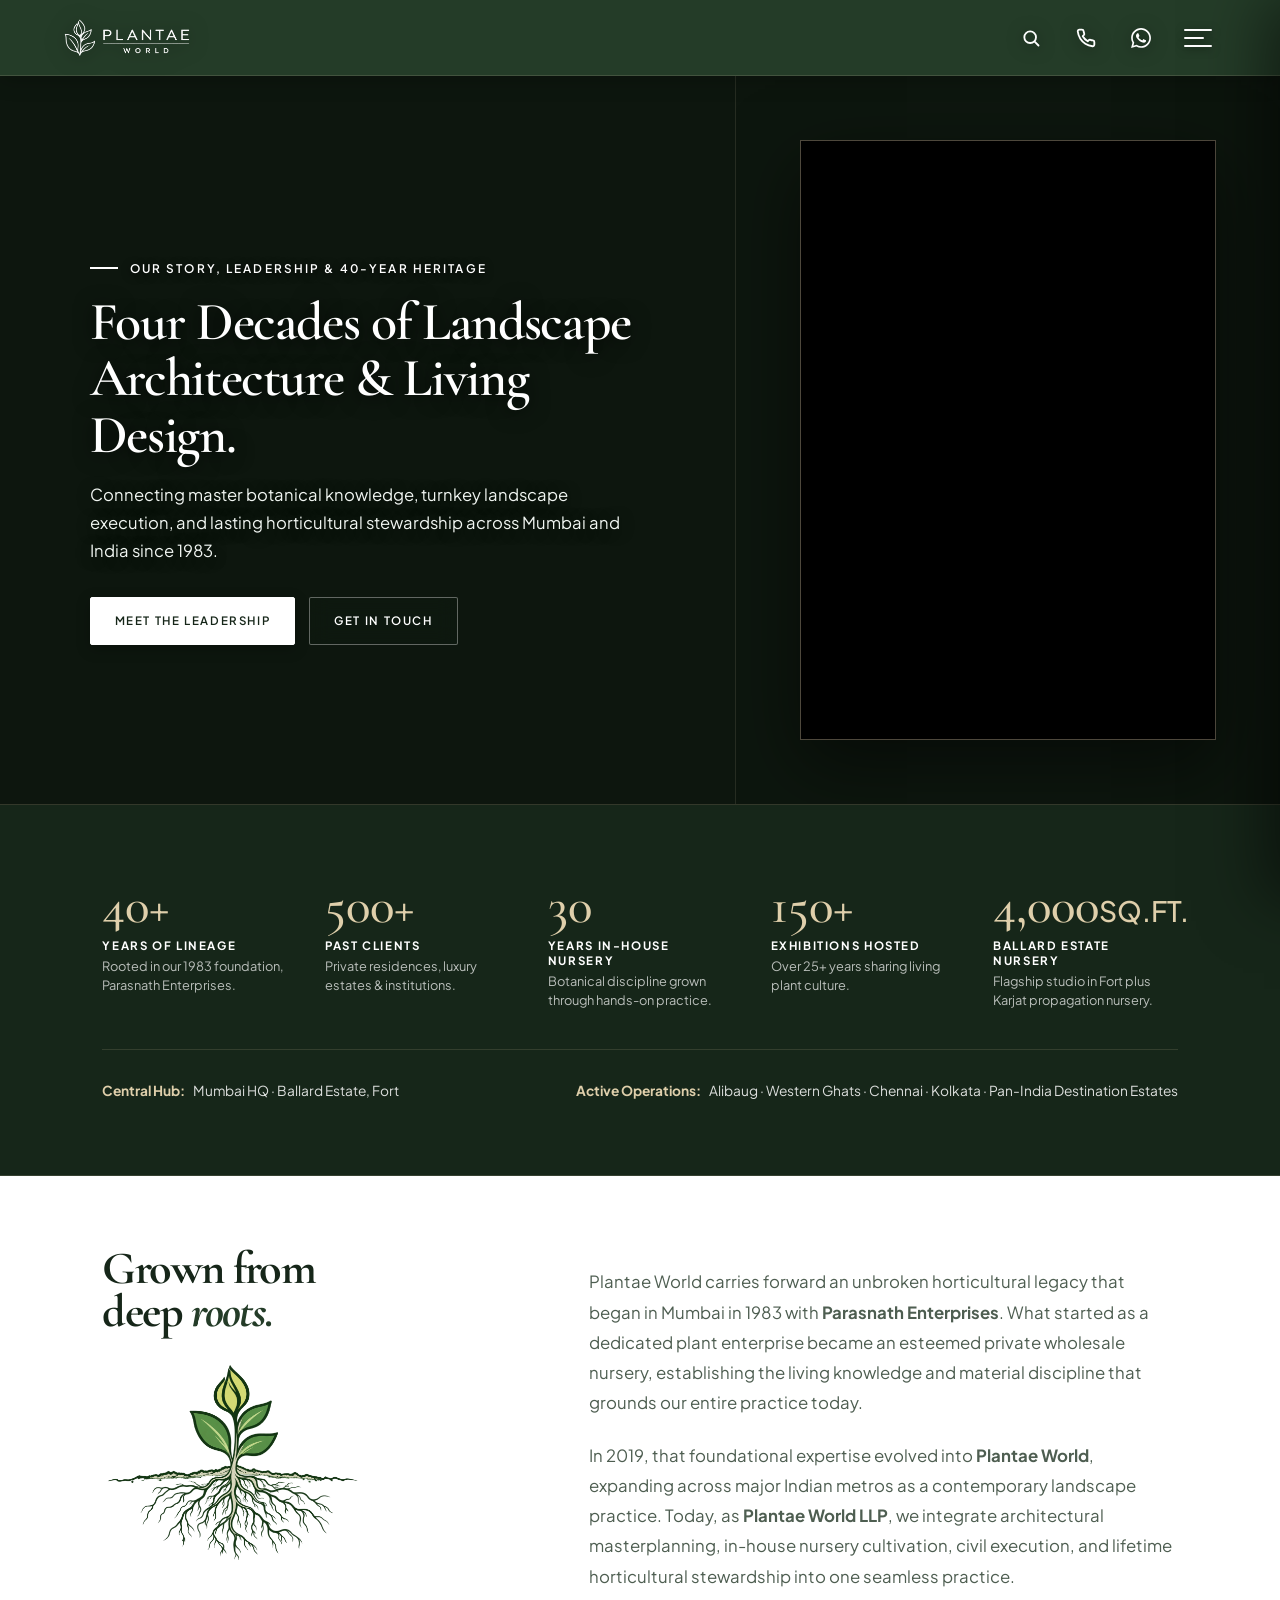
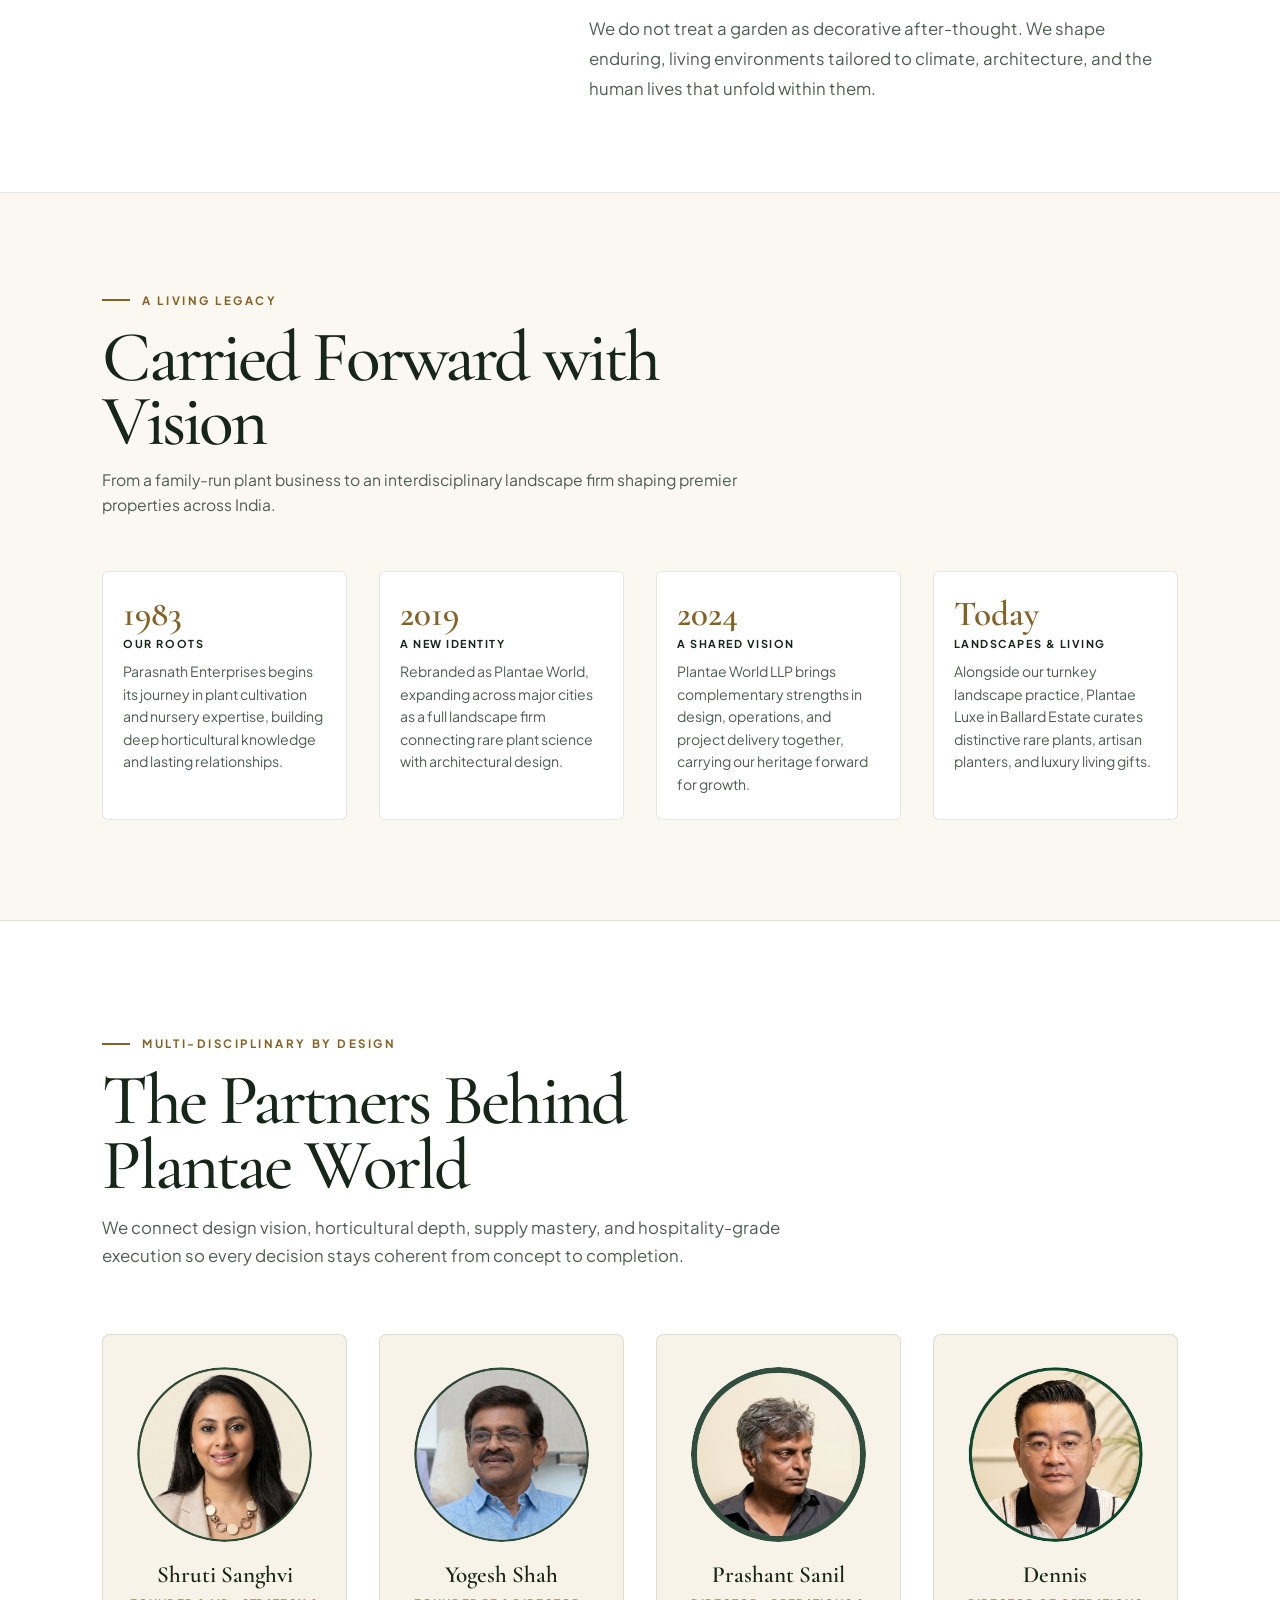
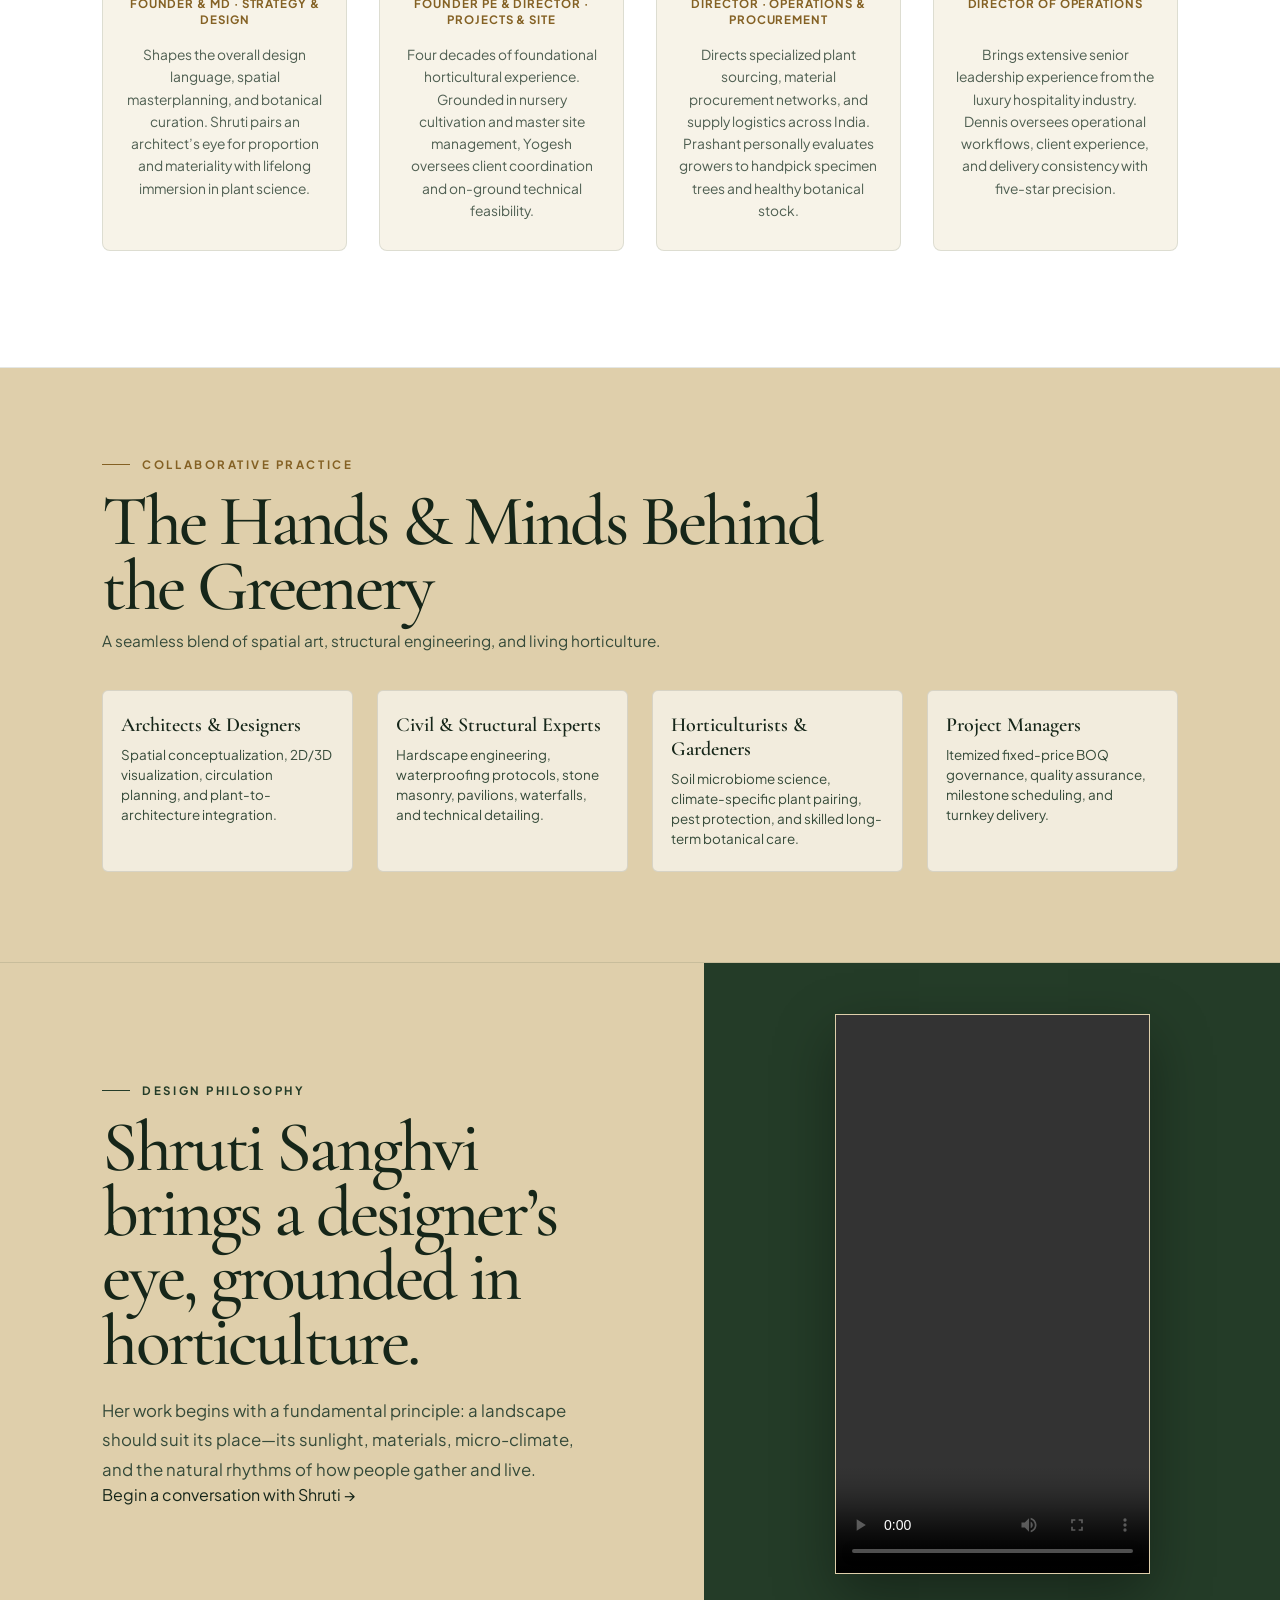
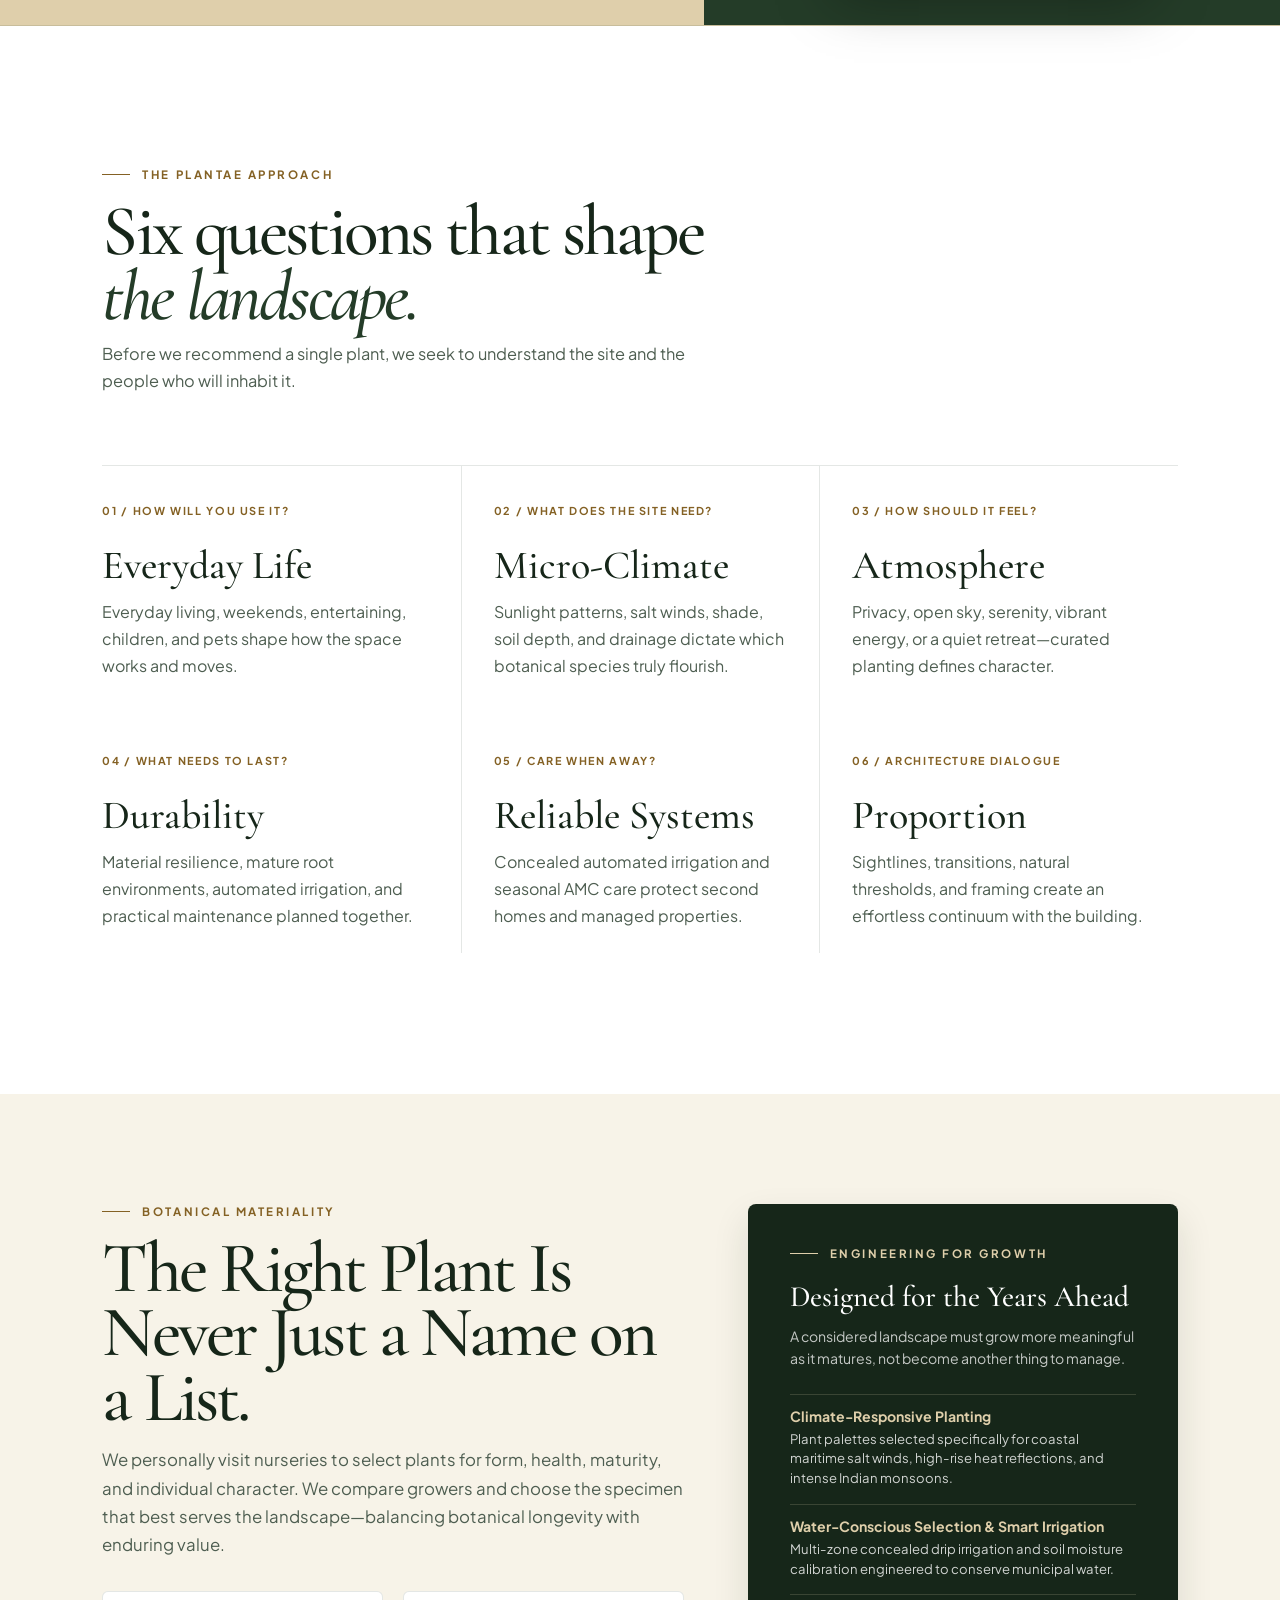
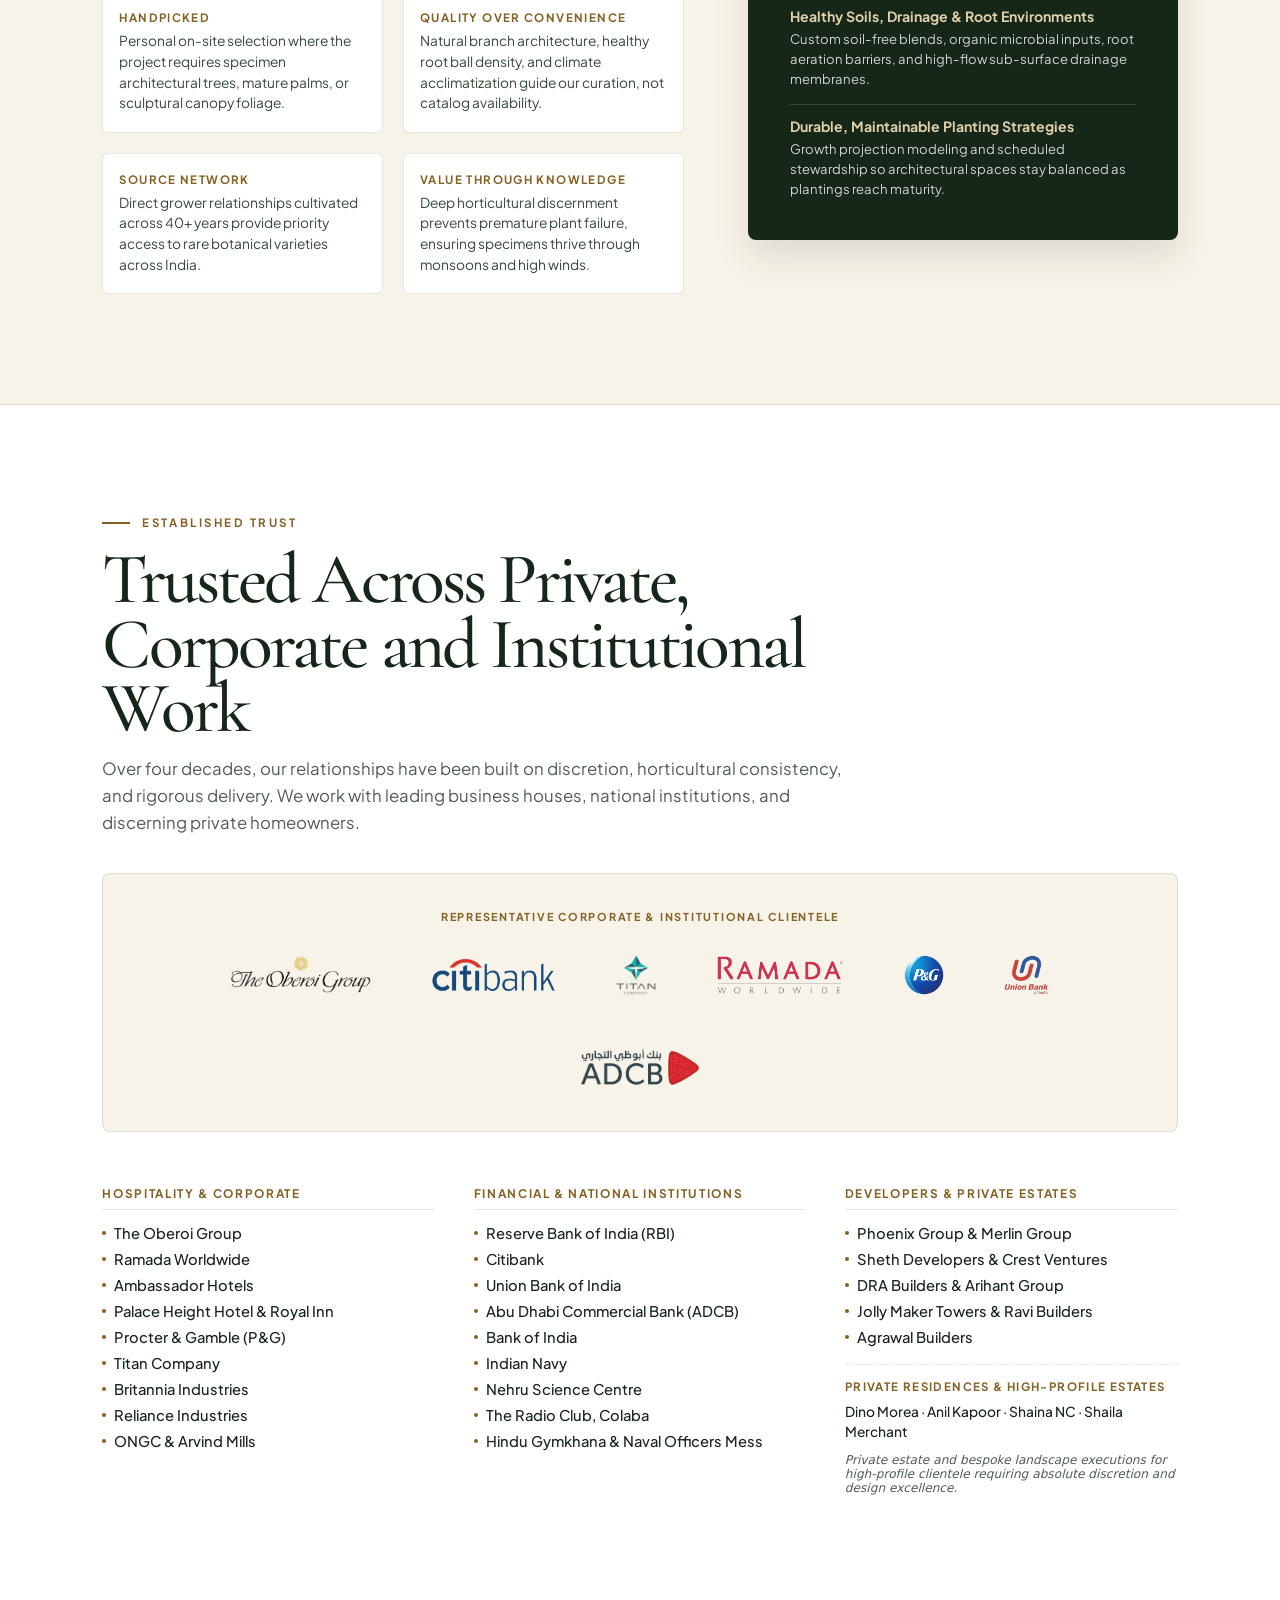
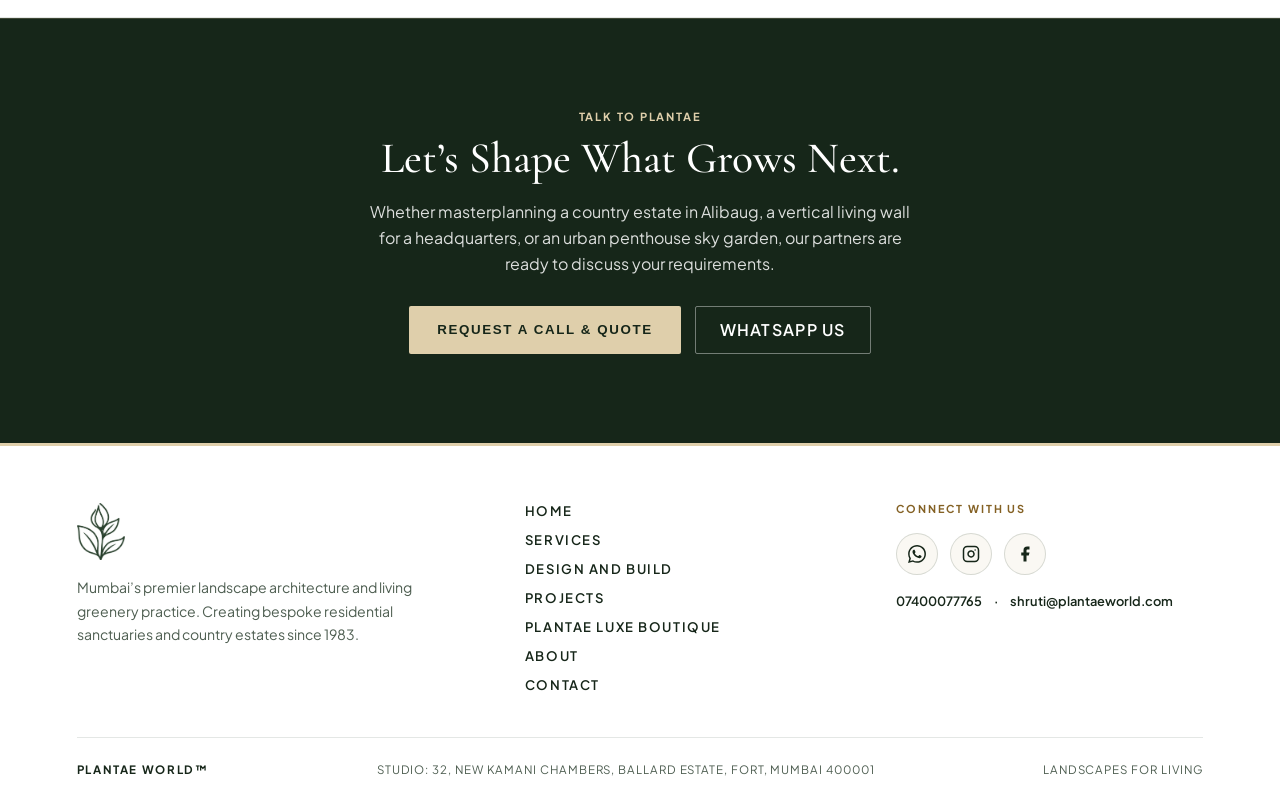
==== commit ae994800: "Route enquiries to Shruti" ====
--- a/about.html
+++ b/about.html
@@ -179,9 +179,9 @@
               <span>WhatsApp</span>
             </a>
           </div>
-          <a class="drawer-contact-link" href="mailto:info@plantaeworld.com">
+          <a class="drawer-contact-link" href="mailto:shruti@plantaeworld.com">
             <svg viewBox="0 0 24 24" fill="none" stroke="currentColor" stroke-width="2.2" stroke-linecap="round" stroke-linejoin="round" aria-hidden="true"><rect width="20" height="16" x="2" y="4" rx="2"/><path d="m22 7-8.97 5.7a1.94 1.94 0 0 1-2.06 0L2 7"/></svg>
-            <span>info@plantaeworld.com</span>
+            <span>shruti@plantaeworld.com</span>
           </a>
         </div>
       </div>
@@ -637,7 +637,7 @@
           <div class="footer-contact-quick">
             <a href="tel:07400077765">07400077765</a>
             <span>·</span>
-            <a href="mailto:info@plantaeworld.com">info@plantaeworld.com</a>
+            <a href="mailto:shruti@plantaeworld.com">shruti@plantaeworld.com</a>
           </div>
         </div>
       </div>
